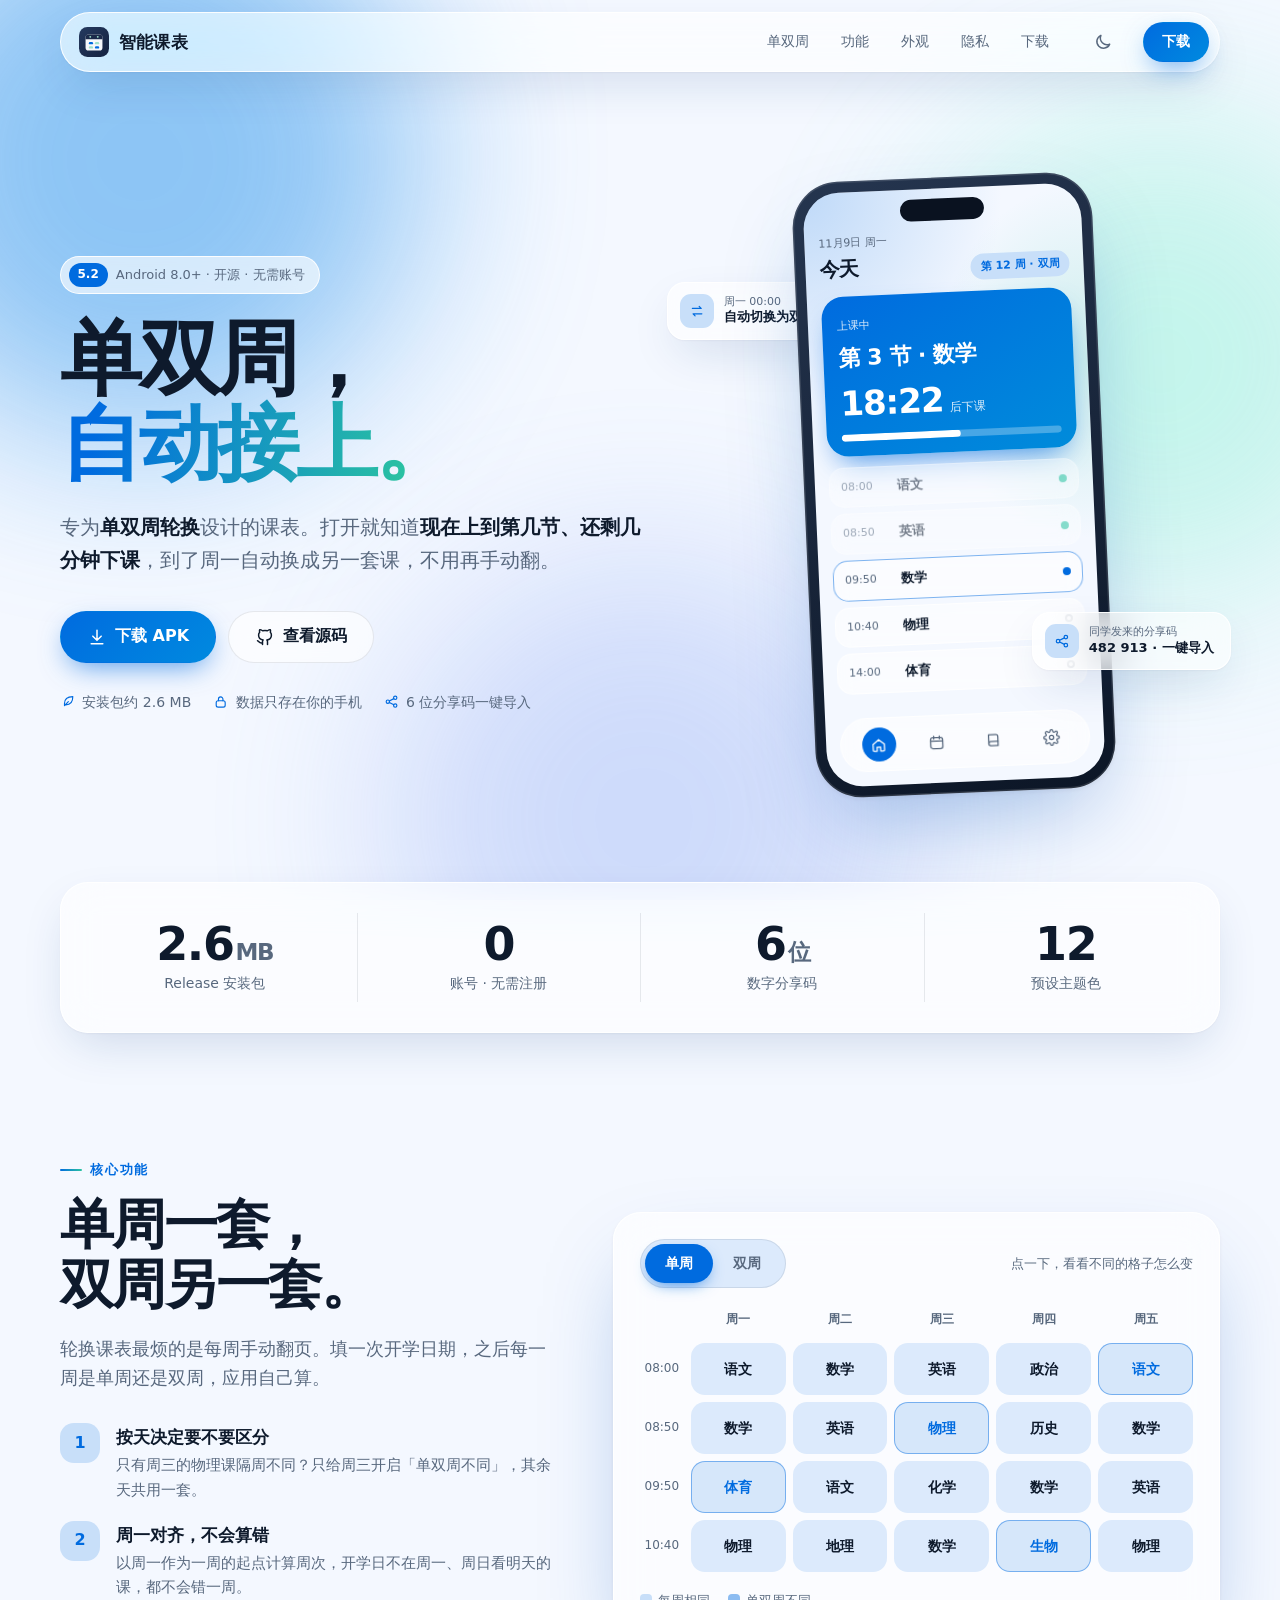
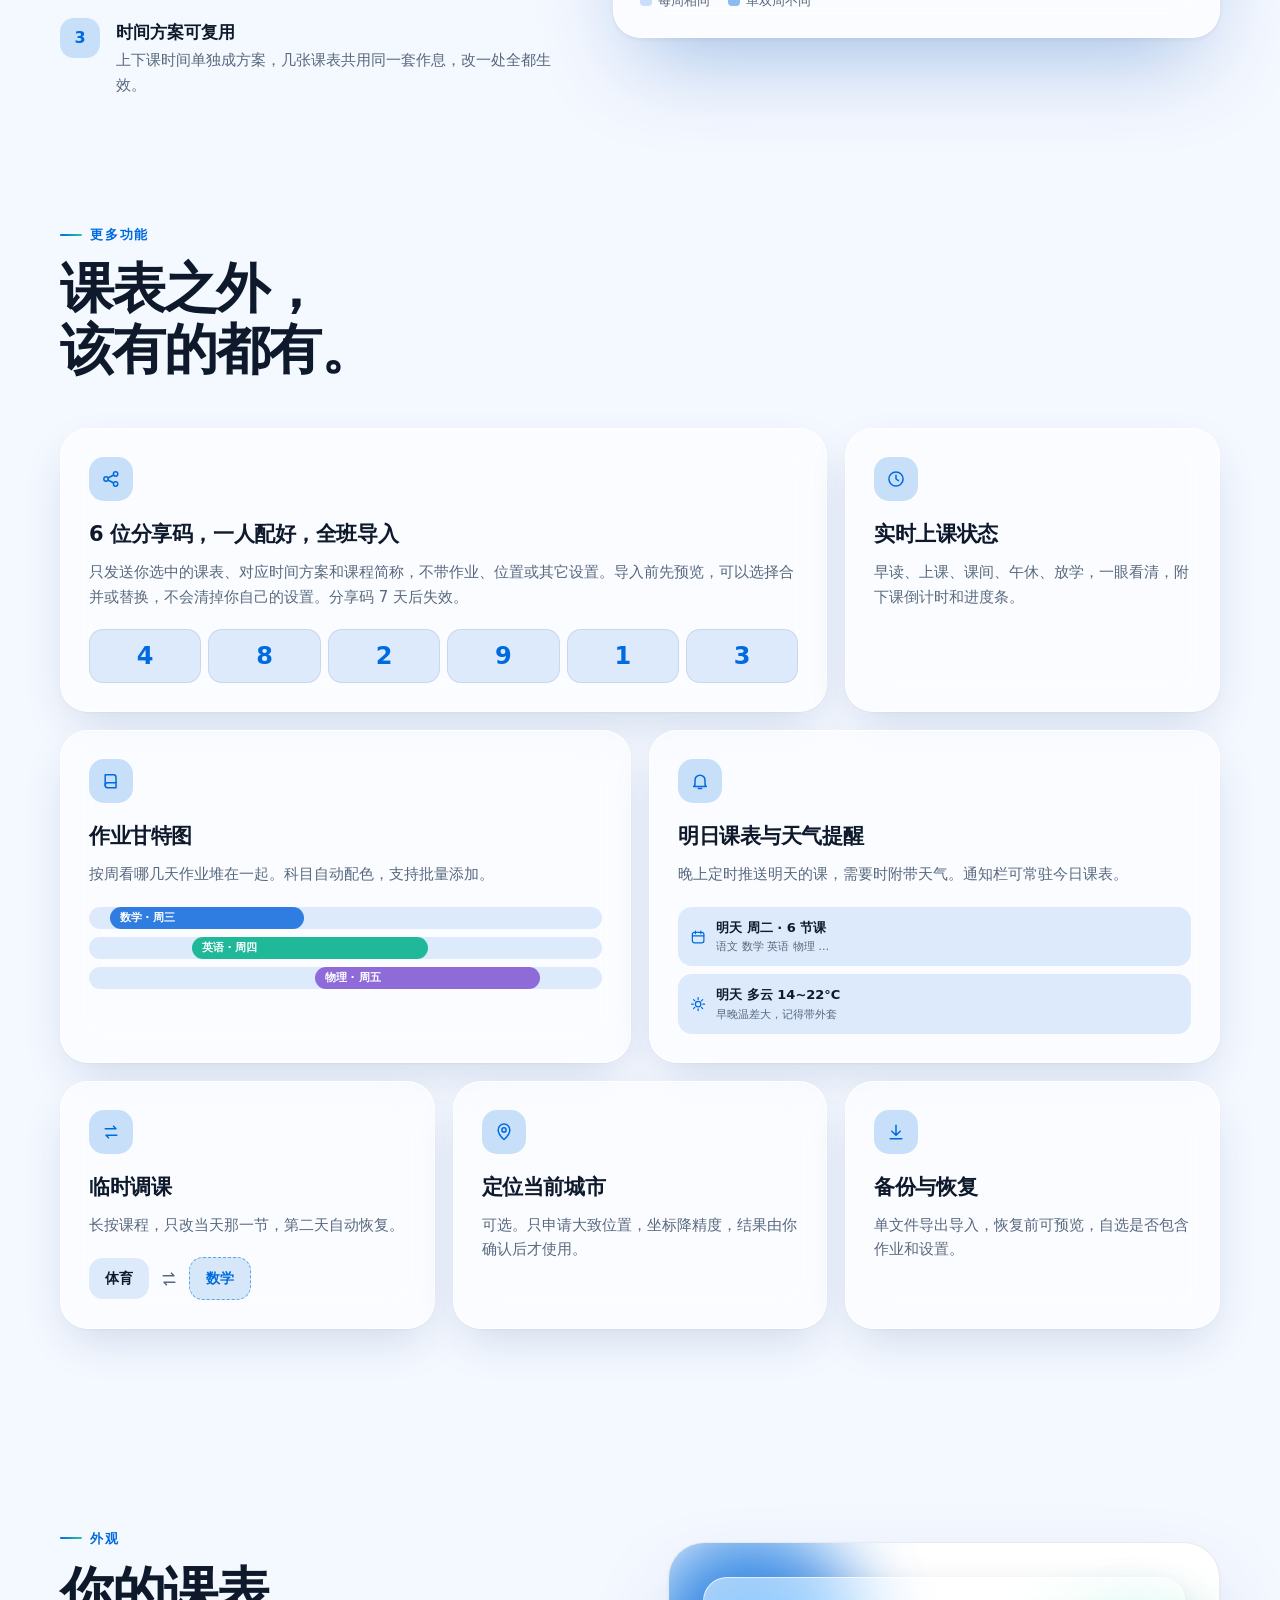
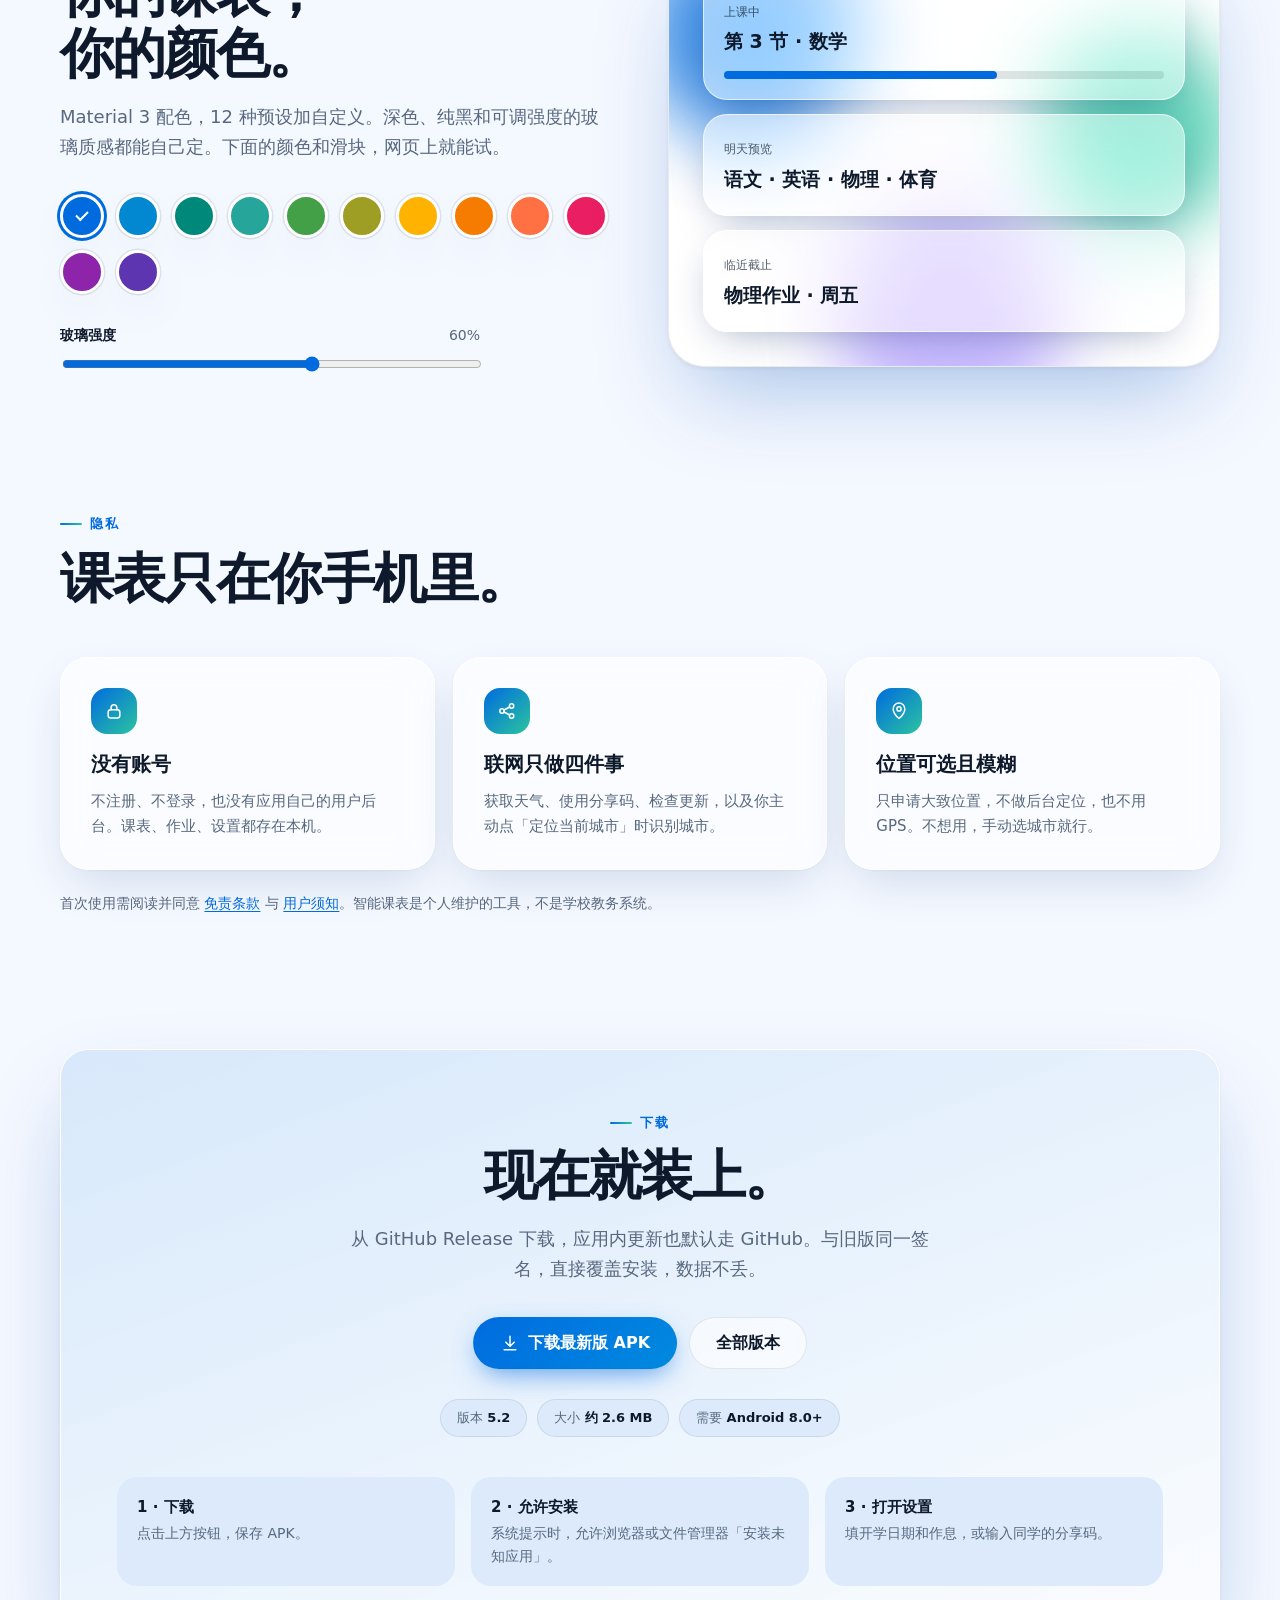
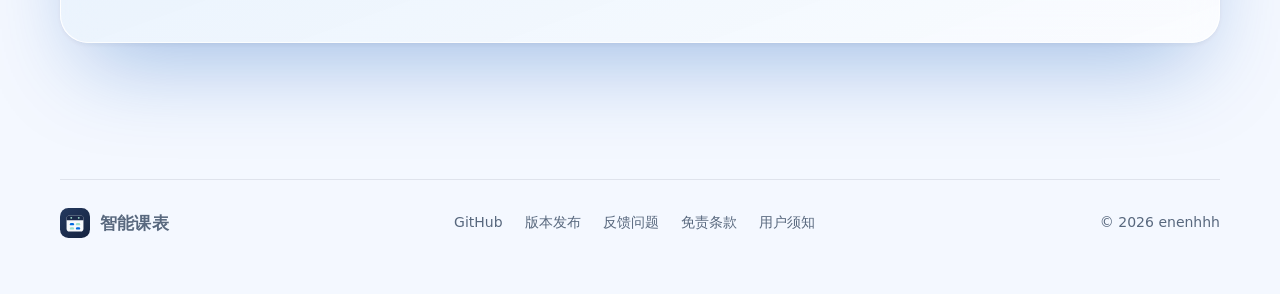
==== index.html @ 42b89962 "site: 官网 5.2" ====
<!doctype html>
<html lang="zh-CN" data-mode="light">
<head>
<meta charset="utf-8">
<meta name="viewport" content="width=device-width,initial-scale=1">
<title>智能课表 · 单双周，自动接上</title>
<meta name="description" content="智能课表：专为单双周轮换设计的 Android 课表应用。首页实时显示现在上到第几节、还剩几分钟下课。无账号、数据只存本机，安装包仅约 2.6 MB。">
<meta name="theme-color" content="#f4f8ff">
<meta name="color-scheme" content="light dark">
<meta property="og:title" content="智能课表 · 单双周，自动接上">
<meta property="og:description" content="专为单双周轮换设计的 Android 课表。实时上课状态、6 位分享码、作业甘特图。约 2.6 MB，无账号。">
<meta property="og:type" content="website">
<link rel="icon" href="favicon.svg" type="image/svg+xml">
<script>
(function(){try{var m=localStorage.getItem('ss-mode')||'system';var d=m==='dark'||(m==='system'&&matchMedia('(prefers-color-scheme: dark)').matches);document.documentElement.dataset.mode=d?'dark':'light';var a=localStorage.getItem('ss-accent');if(/^#[0-9a-f]{6}$/i.test(a||''))document.documentElement.style.setProperty('--accent',a);}catch(e){}
document.documentElement.classList.add('js');})();
</script>
<style>
:root{
  --accent:#006bdf;
  --mint:#2bc4a0;
  --bg:#f4f8ff;
  --panel:#ffffff;
  --ink:#0e1a2c;
  --muted:#58687e;
  --line:rgba(14,26,44,.09);
  --soft:color-mix(in srgb,var(--accent) 10%,var(--bg));
  --soft2:color-mix(in srgb,var(--accent) 18%,var(--bg));
  --accent-ink:var(--accent);
  --on-accent:#fff;
  --glass:rgba(255,255,255,.62);
  --glass-line:rgba(255,255,255,.9);
  --shadow:0 1px 2px rgba(14,26,44,.04),0 18px 48px -12px rgba(14,60,130,.18);
  --shadow-lg:0 2px 4px rgba(14,26,44,.05),0 40px 90px -24px rgba(0,80,180,.35);
  --radius:28px;
  --g:.6;
}
:root[data-mode="dark"]{
  --bg:#08111f;--panel:#0f1b2f;--ink:#eaf1fc;--muted:#9fb0c7;--line:rgba(200,220,255,.12);
  --soft:color-mix(in srgb,var(--accent) 16%,var(--bg));--soft2:color-mix(in srgb,var(--accent) 26%,var(--bg));
  --accent-ink:color-mix(in srgb,var(--accent) 55%,#fff);
  --glass:rgba(15,27,47,.6);--glass-line:rgba(190,215,255,.16);
  --shadow:0 1px 2px rgba(0,0,0,.3),0 18px 48px -12px rgba(0,0,0,.5);
  --shadow-lg:0 2px 4px rgba(0,0,0,.3),0 40px 90px -24px rgba(0,0,0,.7);
}
*{box-sizing:border-box}
html{scroll-behavior:smooth;scroll-padding-top:88px;-webkit-text-size-adjust:100%}
body{margin:0;background:var(--bg);color:var(--ink);font:16px/1.65 -apple-system,BlinkMacSystemFont,"Segoe UI","PingFang SC","Hiragino Sans GB","Microsoft YaHei",system-ui,sans-serif;overflow-x:clip;-webkit-font-smoothing:antialiased}
a{color:inherit;text-decoration:none}
button{font:inherit;color:inherit;cursor:pointer}
img,svg{display:block;max-width:100%}
.wrap{width:min(1160px,calc(100% - 48px));margin:0 auto}
.skip{position:absolute;left:-999px;top:8px;background:var(--accent);color:#fff;padding:8px 14px;border-radius:10px;z-index:100}
.skip:focus{left:8px}
:focus-visible{outline:3px solid color-mix(in srgb,var(--accent) 60%,transparent);outline-offset:3px;border-radius:10px}
.icon{width:1.25em;height:1.25em;fill:none;stroke:currentColor;stroke-width:1.8;stroke-linecap:round;stroke-linejoin:round;flex:none}

/* ---------- 背景光斑 ---------- */
.aurora{position:fixed;inset:0;z-index:-1;overflow:hidden;pointer-events:none}
.aurora i{position:absolute;border-radius:50%;filter:blur(90px);opacity:.55;animation:drift 22s ease-in-out infinite alternate}
.aurora i:nth-child(1){width:560px;height:560px;left:-140px;top:-120px;background:color-mix(in srgb,var(--accent) 55%,#7fd6ff)}
.aurora i:nth-child(2){width:480px;height:480px;right:-120px;top:120px;background:#7ef0d0;animation-delay:-6s;opacity:.4}
.aurora i:nth-child(3){width:520px;height:520px;left:30%;top:62%;background:color-mix(in srgb,var(--accent) 40%,#c9b8ff);animation-delay:-12s;opacity:.3}
:root[data-mode="dark"] .aurora i{opacity:.28}
:root[data-mode="dark"] .aurora i:nth-child(2){opacity:.16}
:root[data-mode="dark"] .aurora i:nth-child(3){opacity:.18}
@keyframes drift{to{transform:translate(70px,50px) scale(1.12)}}

/* ---------- 导航 ---------- */
.nav{position:sticky;top:12px;z-index:50;margin-top:12px}
.nav-in{display:flex;align-items:center;gap:20px;height:60px;padding:0 10px 0 18px;border-radius:999px;background:var(--glass);border:1px solid var(--glass-line);backdrop-filter:blur(22px) saturate(1.6);-webkit-backdrop-filter:blur(22px) saturate(1.6);box-shadow:var(--shadow)}
.brand{display:flex;align-items:center;gap:10px;font-weight:700;font-size:17px;letter-spacing:.2px}
.brand svg{width:30px;height:30px}
.links{display:flex;gap:4px;margin-left:auto}
.links a{padding:8px 14px;border-radius:999px;font-size:14px;color:var(--muted);transition:.2s}
.links a:hover{color:var(--ink);background:var(--soft)}
.icon-btn{width:40px;height:40px;border-radius:50%;border:0;background:transparent;display:grid;place-items:center;color:var(--muted);transition:.2s}
.icon-btn:hover{background:var(--soft);color:var(--ink)}
.btn{display:inline-flex;align-items:center;justify-content:center;gap:8px;height:52px;padding:0 26px;border-radius:999px;border:1px solid transparent;font-weight:600;font-size:16px;transition:transform .2s,box-shadow .2s,background .2s}
.btn.primary{background:linear-gradient(135deg,var(--accent),color-mix(in srgb,var(--accent) 65%,#00c2e0));color:var(--on-accent);box-shadow:0 10px 28px -8px color-mix(in srgb,var(--accent) 70%,transparent)}
.btn.primary:hover{transform:translateY(-2px);box-shadow:0 16px 36px -8px color-mix(in srgb,var(--accent) 75%,transparent)}
.btn.ghost{background:var(--glass);border-color:var(--line);backdrop-filter:blur(14px);-webkit-backdrop-filter:blur(14px)}
.btn.ghost:hover{background:var(--soft);transform:translateY(-2px)}
.btn.sm{height:40px;padding:0 18px;font-size:14px}

/* ---------- Hero ---------- */
.hero{display:grid;grid-template-columns:1.05fr .95fr;gap:40px;align-items:center;padding:72px 0 56px;min-height:calc(100svh - 90px)}
.pill{display:inline-flex;align-items:center;gap:8px;padding:6px 14px 6px 8px;border-radius:999px;background:var(--glass);border:1px solid var(--glass-line);font-size:13px;color:var(--muted);backdrop-filter:blur(12px);-webkit-backdrop-filter:blur(12px)}
.pill b{background:var(--accent);color:#fff;border-radius:999px;padding:2px 9px;font-size:12px;font-weight:600}
h1{margin:22px 0 0;font-size:clamp(44px,6.4vw,84px);line-height:1.04;letter-spacing:-.04em;font-weight:800}
.grad{background:linear-gradient(100deg,var(--accent) 10%,var(--mint) 90%);-webkit-background-clip:text;background-clip:text;color:transparent}
.lead{margin:24px 0 0;font-size:clamp(17px,1.6vw,20px);color:var(--muted);max-width:30em}
.lead strong{color:var(--ink);font-weight:600}
.cta{display:flex;flex-wrap:wrap;gap:12px;margin-top:34px}
.facts{display:flex;flex-wrap:wrap;gap:8px 22px;margin:28px 0 0;padding:0;list-style:none;color:var(--muted);font-size:14px}
.facts li{display:flex;align-items:center;gap:7px}
.facts .icon{color:var(--accent-ink);width:1.1em;height:1.1em}

/* 手机 */
.stage{position:relative;display:grid;place-items:center;min-height:600px}
.phone{position:relative;width:300px;aspect-ratio:300/616;border-radius:46px;padding:11px;background:linear-gradient(160deg,#25354f,#0c1626);box-shadow:var(--shadow-lg),inset 0 0 0 1.5px rgba(255,255,255,.12);transform:rotate(-2.5deg);transition:transform .5s cubic-bezier(.2,.8,.2,1)}
.phone:hover{transform:rotate(0) translateY(-6px)}
.screen{position:relative;height:100%;border-radius:36px;overflow:hidden;background:var(--bg);padding:42px 14px 14px;display:flex;flex-direction:column;gap:11px}
.screen:before{content:"";position:absolute;left:50%;top:10px;width:84px;height:22px;border-radius:99px;background:#0a1220;transform:translateX(-50%);z-index:3}
.screen .mesh{position:absolute;inset:0;z-index:0;background:radial-gradient(120% 60% at 0% 0%,color-mix(in srgb,var(--accent) 22%,transparent),transparent 60%),radial-gradient(90% 50% at 100% 30%,rgba(43,196,160,.2),transparent 60%)}
.screen>*{position:relative;z-index:1}
.s-head{display:flex;justify-content:space-between;align-items:flex-end}
.s-head small{display:block;color:var(--muted);font-size:11px}
.s-head h3{margin:0;font-size:20px;letter-spacing:-.02em}
.chip{font-size:11px;font-weight:600;padding:4px 10px;border-radius:99px;background:var(--soft2);color:var(--accent-ink)}
.now{border-radius:22px;padding:15px;background:linear-gradient(150deg,var(--accent),color-mix(in srgb,var(--accent) 60%,#00bcd4));color:#fff;box-shadow:0 14px 30px -12px color-mix(in srgb,var(--accent) 80%,transparent)}
.now small{opacity:.85;font-size:11px}
.now h4{margin:2px 0 0;font-size:22px;letter-spacing:-.02em}
.count{display:flex;align-items:baseline;gap:6px;margin-top:10px}
.count b{font-size:34px;font-variant-numeric:tabular-nums;letter-spacing:-.03em;line-height:1}
.count span{font-size:12px;opacity:.85}
.bar{height:7px;border-radius:9px;background:rgba(255,255,255,.28);margin-top:12px;overflow:hidden}
.bar i{display:block;height:100%;width:54%;border-radius:9px;background:#fff;transition:width 1s linear}
.tl{display:flex;flex-direction:column;gap:6px}
.row{display:flex;align-items:center;gap:10px;padding:9px 11px;border-radius:15px;background:var(--glass);border:1px solid var(--glass-line);font-size:12.5px;backdrop-filter:blur(10px);-webkit-backdrop-filter:blur(10px)}
.row em{font-style:normal;color:var(--muted);font-size:11px;width:46px;font-variant-numeric:tabular-nums}
.row b{font-weight:600}
.row.done{opacity:.55}
.row.cur{border-color:color-mix(in srgb,var(--accent) 50%,transparent)}
.row .dot{width:8px;height:8px;border-radius:50%;background:var(--accent);margin-left:auto}
.row.done .dot{background:var(--mint)}
.row.next .dot{background:transparent;border:2px solid var(--muted);opacity:.6}
.tabbar{margin-top:auto;display:flex;justify-content:space-around;padding:9px;border-radius:99px;background:var(--glass);border:1px solid var(--glass-line);backdrop-filter:blur(14px);-webkit-backdrop-filter:blur(14px)}
.tabbar span{width:34px;height:34px;border-radius:50%;display:grid;place-items:center;color:var(--muted)}
.tabbar span.on{background:var(--accent);color:#fff}
.tabbar .icon{width:17px;height:17px}
.float{position:absolute;display:flex;align-items:center;gap:10px;padding:11px 16px 11px 12px;border-radius:18px;background:var(--glass);border:1px solid var(--glass-line);box-shadow:var(--shadow);font-size:13px;backdrop-filter:blur(18px);-webkit-backdrop-filter:blur(18px);animation:bob 6s ease-in-out infinite}
.float .ic{width:34px;height:34px;border-radius:11px;display:grid;place-items:center;background:var(--soft2);color:var(--accent-ink)}
.float small{display:block;color:var(--muted);font-size:11px;line-height:1.3}
.float b{display:block;line-height:1.3}
.f1{left:-4%;top:17%}.f2{right:-2%;bottom:20%;animation-delay:-3s}
@keyframes bob{50%{transform:translateY(-9px)}}

/* ---------- 通用 section ---------- */
section{padding:96px 0}
.eyebrow{display:inline-flex;align-items:center;gap:8px;font-size:13px;font-weight:600;letter-spacing:.14em;color:var(--accent-ink);text-transform:uppercase}
.eyebrow:before{content:"";width:22px;height:2px;border-radius:2px;background:linear-gradient(90deg,var(--accent),var(--mint))}
h2{margin:14px 0 0;font-size:clamp(32px,4.4vw,54px);line-height:1.12;letter-spacing:-.035em;font-weight:800}
.sec-lead{margin:18px 0 0;max-width:34em;color:var(--muted);font-size:18px}
.card{position:relative;border-radius:var(--radius);background:var(--glass);border:1px solid var(--glass-line);box-shadow:var(--shadow);backdrop-filter:blur(20px) saturate(1.4);-webkit-backdrop-filter:blur(20px) saturate(1.4)}

/* ---------- 数据条 ---------- */
.stats{padding:0 0 24px}
.stats .card{display:grid;grid-template-columns:repeat(4,1fr);padding:30px 12px}
.stat{padding:6px 22px;text-align:center;border-left:1px solid var(--line)}
.stat:first-child{border:0}
.stat b{display:block;font-size:clamp(30px,3.6vw,46px);line-height:1.1;letter-spacing:-.03em;font-weight:800}
.stat b i{font-style:normal;font-size:.5em;font-weight:700;margin-left:2px;color:var(--muted)}
.stat span{font-size:14px;color:var(--muted)}

/* ---------- 单双周 ---------- */
.split{display:grid;grid-template-columns:.9fr 1.1fr;gap:56px;align-items:center}
.points{list-style:none;margin:30px 0 0;padding:0;display:grid;gap:18px}
.points li{display:flex;gap:16px}
.points .n{flex:none;width:40px;height:40px;border-radius:14px;background:var(--soft2);color:var(--accent-ink);display:grid;place-items:center;font-weight:800}
.points b{display:block;font-size:17px}
.points p{margin:2px 0 0;color:var(--muted);font-size:15px}
.demo{padding:26px;box-shadow:var(--shadow-lg)}
.demo-top{display:flex;align-items:center;justify-content:space-between;gap:12px;flex-wrap:wrap}
.seg{display:inline-flex;padding:4px;border-radius:999px;background:var(--soft);border:1px solid var(--line)}
.seg button{border:0;background:transparent;padding:8px 20px;border-radius:999px;font-size:14px;font-weight:600;color:var(--muted);transition:.25s}
.seg button[aria-pressed="true"]{background:var(--accent);color:#fff;box-shadow:0 6px 16px -6px color-mix(in srgb,var(--accent) 80%,transparent)}
.demo-top small{color:var(--muted);font-size:13px}
.grid{display:grid;grid-template-columns:44px repeat(5,1fr);gap:7px;margin-top:20px}
.grid .h{font-size:12px;color:var(--muted);text-align:center;padding:2px 0 6px;font-weight:600}
.grid .p{font-size:12px;color:var(--muted);display:grid;place-items:center;font-variant-numeric:tabular-nums}
.cell{min-height:52px;border-radius:14px;display:grid;place-items:center;font-size:14px;font-weight:600;background:var(--soft);border:1px solid transparent;transition:background .35s,transform .35s,border-color .35s,color .35s}
.cell.diff{background:color-mix(in srgb,var(--accent) 16%,var(--panel));border-color:color-mix(in srgb,var(--accent) 45%,transparent);color:var(--accent-ink)}
.cell.flip{animation:pop .45s cubic-bezier(.3,1.5,.5,1)}
@keyframes pop{0%{transform:scale(.82);opacity:.3}100%{transform:none;opacity:1}}
.legend{display:flex;gap:18px;margin-top:18px;font-size:13px;color:var(--muted);flex-wrap:wrap}
.legend i{display:inline-block;width:12px;height:12px;border-radius:4px;margin-right:6px;vertical-align:-1px;background:var(--soft2)}
.legend i.d{background:color-mix(in srgb,var(--accent) 45%,var(--panel))}

/* ---------- Bento ---------- */
.bento{display:grid;grid-template-columns:repeat(6,1fr);gap:18px;margin-top:48px}
.b{padding:28px;overflow:hidden;transition:transform .3s,box-shadow .3s}
.b:hover{transform:translateY(-4px);box-shadow:var(--shadow-lg)}
.b .tag{display:inline-grid;place-items:center;width:44px;height:44px;border-radius:15px;background:var(--soft2);color:var(--accent-ink);margin-bottom:16px}
.b h3{margin:0;font-size:21px;letter-spacing:-.02em}
.b p{margin:8px 0 0;color:var(--muted);font-size:15px}
.s2{grid-column:span 2}.s3{grid-column:span 3}.s4{grid-column:span 4}
.code{display:flex;gap:7px;margin-top:20px}
.code span{flex:1;height:54px;border-radius:14px;background:var(--soft);display:grid;place-items:center;font-size:24px;font-weight:800;font-variant-numeric:tabular-nums;color:var(--accent-ink);border:1px solid var(--line)}
.gantt{margin-top:20px;display:grid;gap:8px}
.gantt div{height:22px;border-radius:99px;background:var(--soft);position:relative}
.gantt div i{position:absolute;top:0;bottom:0;border-radius:99px;font-style:normal;font-size:11px;color:#fff;display:flex;align-items:center;padding-left:10px;font-weight:600}
.notif{margin-top:20px;display:grid;gap:8px}
.notif div{display:flex;gap:10px;align-items:center;padding:10px 12px;border-radius:14px;background:var(--soft);font-size:13px}
.notif .icon{color:var(--accent-ink)}
.notif small{display:block;color:var(--muted);font-size:11px}
.swap{display:flex;align-items:center;gap:10px;margin-top:20px;flex-wrap:wrap}
.swap span{padding:9px 16px;border-radius:14px;background:var(--soft);font-weight:600;font-size:14px}
.swap span.t{background:color-mix(in srgb,var(--accent) 16%,var(--panel));color:var(--accent-ink);border:1px dashed color-mix(in srgb,var(--accent) 55%,transparent)}
.swap .icon{color:var(--muted)}

/* ---------- 外观 ---------- */
.look{display:grid;grid-template-columns:1fr 1fr;gap:56px;align-items:center}
.swatches{display:flex;flex-wrap:wrap;gap:12px;margin-top:32px}
.sw{width:44px;height:44px;border-radius:50%;border:3px solid var(--panel);box-shadow:0 0 0 1.5px var(--line),var(--shadow);transition:transform .2s,box-shadow .2s;position:relative}
.sw:hover{transform:scale(1.12)}
.sw[aria-pressed="true"]{box-shadow:0 0 0 3px var(--accent-ink),var(--shadow)}
.sw[aria-pressed="true"]:after{content:"";position:absolute;inset:0;margin:auto;width:10px;height:6px;border-left:2.5px solid #fff;border-bottom:2.5px solid #fff;transform:translateY(-1px) rotate(-45deg);height:5px}
.ctl{display:grid;gap:18px;margin-top:30px;max-width:420px}
.ctl label{display:flex;justify-content:space-between;font-size:14px;font-weight:600}
.ctl label span{color:var(--muted);font-weight:500}
input[type=range]{width:100%;accent-color:var(--accent);height:30px}
.preview{position:relative;border-radius:36px;padding:34px;min-height:400px;overflow:hidden;background:var(--panel);border:1px solid var(--line);box-shadow:var(--shadow-lg);isolation:isolate}
.preview .blob{position:absolute;border-radius:50%;filter:blur(36px);z-index:-1}
.preview .b1{width:220px;height:220px;left:-30px;top:-20px;background:var(--accent);opacity:.75}
.preview .b2{width:200px;height:200px;right:-20px;top:90px;background:var(--mint);opacity:.75}
.preview .b3{width:230px;height:230px;left:30%;bottom:-70px;background:#a28bff;opacity:.6}
.gl{padding:20px;border-radius:24px;background:rgba(255,255,255,calc(.9 - var(--g)*.62));border:1px solid rgba(255,255,255,calc(.35 + var(--g)*.5));backdrop-filter:blur(calc(6px + var(--g)*30px)) saturate(1.5);-webkit-backdrop-filter:blur(calc(6px + var(--g)*30px)) saturate(1.5);box-shadow:0 12px 40px -14px rgba(0,40,100,.4);color:#0e1a2c;margin-bottom:14px}
:root[data-mode="dark"] .gl{background:rgba(15,27,47,calc(.9 - var(--g)*.5));border-color:rgba(190,215,255,calc(.1 + var(--g)*.2));color:#eaf1fc}
.gl small{opacity:.7;font-size:12px}
.gl h4{margin:2px 0 0;font-size:19px}
.gl .pb{height:8px;border-radius:9px;background:rgba(0,0,0,.1);margin-top:14px}
.gl .pb i{display:block;height:100%;width:62%;border-radius:9px;background:var(--accent)}

/* ---------- 隐私 ---------- */
.priv{display:grid;grid-template-columns:repeat(3,1fr);gap:18px;margin-top:48px}
.priv .card{padding:30px}
.priv h3{margin:14px 0 0;font-size:20px}
.priv p{margin:8px 0 0;color:var(--muted);font-size:15px}
.priv .tag{display:grid;place-items:center;width:46px;height:46px;border-radius:16px;background:linear-gradient(135deg,var(--accent),var(--mint));color:#fff}
.fine{margin-top:22px;color:var(--muted);font-size:14px}
.fine a{color:var(--accent-ink);text-decoration:underline;text-underline-offset:3px}

/* ---------- 下载 ---------- */
.dl{padding:56px;text-align:center;overflow:hidden;box-shadow:var(--shadow-lg);background:linear-gradient(160deg,color-mix(in srgb,var(--accent) 14%,var(--glass)),var(--glass))}
.dl h2{margin-top:12px}
.dl .sec-lead{margin-left:auto;margin-right:auto}
.dl .cta{justify-content:center}
.dl-meta{display:flex;justify-content:center;flex-wrap:wrap;gap:10px;margin-top:30px}
.dl-meta span{padding:7px 16px;border-radius:999px;background:var(--soft);border:1px solid var(--line);font-size:13px;color:var(--muted)}
.dl-meta b{color:var(--ink);font-weight:600}
.steps{display:grid;grid-template-columns:repeat(3,1fr);gap:16px;margin-top:40px;text-align:left}
.steps div{padding:18px 20px;border-radius:20px;background:var(--soft);font-size:14px;color:var(--muted)}
.steps b{display:block;color:var(--ink);font-size:15px;margin-bottom:2px}
.hash{margin-top:22px;font:12px/1.5 ui-monospace,SFMono-Regular,Menlo,Consolas,monospace;color:var(--muted);word-break:break-all}

footer{padding:40px 0 56px;color:var(--muted);font-size:14px}
.foot{display:flex;flex-wrap:wrap;gap:14px 28px;justify-content:space-between;align-items:center;padding-top:28px;border-top:1px solid var(--line)}
.foot nav{display:flex;flex-wrap:wrap;gap:6px 22px}
.foot a:hover{color:var(--ink)}

/* ---------- 动效 ---------- */
.js .rv{opacity:0;transform:translateY(26px);transition:opacity .8s cubic-bezier(.2,.7,.2,1),transform .8s cubic-bezier(.2,.7,.2,1)}
.js .rv.in{opacity:1;transform:none}
.js .rv.d1{transition-delay:.08s}.js .rv.d2{transition-delay:.16s}.js .rv.d3{transition-delay:.24s}

/* ---------- 响应式 ---------- */
@media(max-width:980px){
  .hero{grid-template-columns:1fr;min-height:0;padding-top:48px;gap:20px}
  .stage{min-height:560px}
  .split,.look{grid-template-columns:1fr;gap:36px}
  .bento{grid-template-columns:repeat(2,1fr)}
  .s2,.s3,.s4{grid-column:span 1}.bento .wide{grid-column:span 2}
  .priv,.steps{grid-template-columns:1fr}
  .stats .card{grid-template-columns:repeat(2,1fr);row-gap:20px}
  .stat:nth-child(3){border-left:0}
}
@media(max-width:640px){
  .wrap{width:calc(100% - 32px)}
  .links{display:none}.nav-in{justify-content:space-between}.nav-in .icon-btn{margin-left:auto}
  section{padding:68px 0}
  .bento{grid-template-columns:1fr}.bento .wide{grid-column:span 1}
  .float{display:none}
  .dl{padding:34px 20px}
  .demo{padding:18px}.grid{grid-template-columns:34px repeat(5,1fr);gap:5px}.cell{min-height:46px;font-size:12px;border-radius:11px}
  .stage{min-height:0;padding:16px 0}
  .btn{height:50px}
}
@media(prefers-reduced-motion:reduce){
  html{scroll-behavior:auto}
  *,*:before,*:after{animation:none!important;transition:none!important}
  .js .rv{opacity:1;transform:none}
}
@supports not (backdrop-filter:blur(1px)){.card,.nav-in,.row,.float,.pill,.tabbar{background:var(--panel)}}
</style>
</head>
<body>
<a class="skip" href="#main">跳到正文</a>

<svg width="0" height="0" style="position:absolute" aria-hidden="true"><defs>
<symbol id="i-cal" viewBox="0 0 24 24"><rect x="3.5" y="5" width="17" height="15.5" rx="3"/><path d="M3.5 10h17M8 3v4M16 3v4"/></symbol>
<symbol id="i-clock" viewBox="0 0 24 24"><circle cx="12" cy="12" r="8.5"/><path d="M12 7.5V12l3 2"/></symbol>
<symbol id="i-share" viewBox="0 0 24 24"><circle cx="6" cy="12" r="2.6"/><circle cx="17.5" cy="6" r="2.6"/><circle cx="17.5" cy="18" r="2.6"/><path d="M8.3 10.8l7-3.6M8.3 13.2l7 3.6"/></symbol>
<symbol id="i-book" viewBox="0 0 24 24"><path d="M5 4.5h10a3 3 0 013 3V20H8a3 3 0 01-3-3V4.5z"/><path d="M5 17a3 3 0 013-3h10"/></symbol>
<symbol id="i-bell" viewBox="0 0 24 24"><path d="M6 16.5V11a6 6 0 1112 0v5.5l1.5 2h-15L6 16.5z"/><path d="M10 21h4"/></symbol>
<symbol id="i-swap" viewBox="0 0 24 24"><path d="M5 8h13l-3-3M19 16H6l3 3"/></symbol>
<symbol id="i-lock" viewBox="0 0 24 24"><rect x="5" y="10.5" width="14" height="10" rx="3"/><path d="M8.5 10.5V8a3.5 3.5 0 017 0v2.5"/></symbol>
<symbol id="i-down" viewBox="0 0 24 24"><path d="M12 4v11M7 11l5 5 5-5M5 20h14"/></symbol>
<symbol id="i-gh" viewBox="0 0 24 24"><path d="M9 19c-4 1.3-4-2-6-2.5M15 21v-3.2a2.8 2.8 0 00-.8-2.2c2.700-.3 5.500-1.300 5.500-6a4.600 4.600 0 00-1.300-3.200 4.300 4.300 0 00-.1-3.200s-1-.3-3.300 1.300a11.400 11.400 0 00-6 0C6.700 2.900 5.700 3.200 5.700 3.200a4.300 4.300 0 00-.1 3.200A4.600 4.600 0 004.300 9.600c0 4.600 2.800 5.600 5.500 6a2.800 2.800 0 00-.8 2.200V21"/></symbol>
<symbol id="i-moon" viewBox="0 0 24 24"><path d="M20 14.500A8 8 0 019.500 4 8 8 0 1020 14.500z"/></symbol>
<symbol id="i-sun" viewBox="0 0 24 24"><circle cx="12" cy="12" r="4"/><path d="M12 2.500v2.500M12 19v2.500M2.500 12H5M19 12h2.500M5.300 5.300l1.800 1.800M16.900 16.900l1.800 1.800M5.300 18.700l1.800-1.800M16.900 7.100l1.800-1.800"/></symbol>
<symbol id="i-pin" viewBox="0 0 24 24"><path d="M12 21s7-6.100 7-11.500A7 7 0 005 9.500C5 14.900 12 21 12 21z"/><circle cx="12" cy="9.500" r="2.500"/></symbol>
<symbol id="i-feather" viewBox="0 0 24 24"><path d="M20 4c-8 0-13 4-13 11v3M20 4c0 8-4 13-11 13H7M7 18l6-6"/></symbol>
<symbol id="i-home" viewBox="0 0 24 24"><path d="M4 11l8-6.500 8 6.500V19a1.500 1.500 0 01-1.500 1.500h-4v-5.500h-5v5.500h-4A1.500 1.500 0 014 19v-8z"/></symbol>
<symbol id="i-gear" viewBox="0 0 24 24"><circle cx="12" cy="12" r="3"/><path d="M19.400 15a1.700 1.700 0 00.3 1.800l.1.100a2 2 0 11-2.800 2.800l-.1-.1a1.700 1.700 0 00-1.800-.3 1.700 1.700 0 00-1 1.500V21a2 2 0 11-4 0v-.1a1.700 1.700 0 00-1.100-1.500 1.700 1.700 0 00-1.800.3l-.1.1a2 2 0 11-2.800-2.800l.1-.1a1.700 1.700 0 00.3-1.800 1.700 1.700 0 00-1.500-1H3a2 2 0 110-4h.1a1.700 1.700 0 001.500-1.100 1.700 1.700 0 00-.3-1.800l-.1-.1a2 2 0 112.800-2.800l.1.100a1.700 1.700 0 001.800.3H9a1.700 1.700 0 001-1.500V3a2 2 0 114 0v.1a1.700 1.700 0 001 1.500 1.700 1.700 0 001.800-.3l.1-.1a2 2 0 112.800 2.800l-.1.100a1.700 1.700 0 00-.3 1.800V9a1.700 1.700 0 001.500 1H21a2 2 0 110 4h-.1a1.700 1.700 0 00-1.500 1z"/></symbol>
<symbol id="i-mark" viewBox="0 0 64 64"><defs><linearGradient id="mg" x1="0" y1="0" x2="1" y2="1"><stop offset="0" stop-color="#24395f"/><stop offset="1" stop-color="#152340"/></linearGradient></defs><rect width="64" height="64" rx="18" fill="url(#mg)"/><rect x="14" y="16" width="36" height="34" rx="6" fill="#f7f9fc"/><path d="M14 22a6 6 0 016-6h24a6 6 0 016 6v4H14z" fill="#1b2a4a"/><circle cx="24" cy="21" r="2" fill="#9fe1cb"/><circle cx="40" cy="21" r="2" fill="#9fe1cb"/><rect x="21" y="32" width="9" height="5" rx="2.500" fill="#006bdf"/><rect x="34" y="32" width="9" height="5" rx="2.500" fill="#9fe1cb"/><rect x="21" y="41" width="9" height="5" rx="2.500" fill="#9fe1cb"/><rect x="34" y="41" width="9" height="5" rx="2.500" fill="#006bdf"/></symbol>
</defs></svg>

<div class="aurora" aria-hidden="true"><i></i><i></i><i></i></div>

<header class="nav wrap">
  <div class="nav-in">
    <a class="brand" href="#top" aria-label="智能课表"><svg><use href="#i-mark"/></svg>智能课表</a>
    <nav class="links" aria-label="主导航">
      <a href="#weeks">单双周</a><a href="#features">功能</a><a href="#look">外观</a><a href="#privacy">隐私</a><a href="#download">下载</a>
    </nav>
    <button class="icon-btn" id="modeBtn" aria-label="切换深浅色"><svg class="icon" id="modeIcon"><use href="#i-moon"/></svg></button>
    <a class="btn primary sm" href="#download">下载</a>
  </div>
</header>

<main id="main">
<!-- ================= Hero ================= -->
<div class="wrap hero" id="top">
  <div>
    <span class="pill rv"><b>5.2</b> Android 8.0+ · 开源 · 无需账号</span>
    <h1 class="rv d1">单双周，<br><span class="grad">自动接上。</span></h1>
    <p class="lead rv d2">专为<strong>单双周轮换</strong>设计的课表。打开就知道<strong>现在上到第几节、还剩几分钟下课</strong>，到了周一自动换成另一套课，不用再手动翻。</p>
    <div class="cta rv d3">
      <a class="btn primary" href="#download"><svg class="icon"><use href="#i-down"/></svg>下载 APK</a>
      <a class="btn ghost" href="https://github.com/enenhhh/smartschedule" rel="noopener"><svg class="icon"><use href="#i-gh"/></svg>查看源码</a>
    </div>
    <ul class="facts rv d3">
      <li><svg class="icon"><use href="#i-feather"/></svg>安装包约 2.6 MB</li>
      <li><svg class="icon"><use href="#i-lock"/></svg>数据只存在你的手机</li>
      <li><svg class="icon"><use href="#i-share"/></svg>6 位分享码一键导入</li>
    </ul>
  </div>

  <div class="stage rv d2" aria-label="应用首页示意">
    <div class="float f1"><span class="ic"><svg class="icon"><use href="#i-swap"/></svg></span><div><small>周一 00:00</small><b>自动切换为双周课表</b></div></div>
    <div class="phone">
      <div class="screen">
        <div class="mesh"></div>
        <div class="s-head"><div><small>11月9日 周一</small><h3>今天</h3></div><span class="chip">第 12 周 · 双周</span></div>
        <div class="now">
          <small>上课中</small>
          <h4>第 3 节 · 数学</h4>
          <div class="count"><b id="cd">18:24</b><span>后下课</span></div>
          <div class="bar"><i id="cdbar"></i></div>
        </div>
        <div class="tl">
          <div class="row done"><em>08:00</em><b>语文</b><i class="dot"></i></div>
          <div class="row done"><em>08:50</em><b>英语</b><i class="dot"></i></div>
          <div class="row cur"><em>09:50</em><b>数学</b><i class="dot"></i></div>
          <div class="row next"><em>10:40</em><b>物理</b><i class="dot"></i></div>
          <div class="row next"><em>14:00</em><b>体育</b><i class="dot"></i></div>
        </div>
        <div class="tabbar" aria-hidden="true">
          <span class="on"><svg class="icon"><use href="#i-home"/></svg></span>
          <span><svg class="icon"><use href="#i-cal"/></svg></span>
          <span><svg class="icon"><use href="#i-book"/></svg></span>
          <span><svg class="icon"><use href="#i-gear"/></svg></span>
        </div>
      </div>
    </div>
    <div class="float f2"><span class="ic"><svg class="icon"><use href="#i-share"/></svg></span><div><small>同学发来的分享码</small><b>482 913 · 一键导入</b></div></div>
  </div>
</div>

<!-- ================= 数据条 ================= -->
<div class="wrap stats rv">
  <div class="card">
    <div class="stat"><b>2.6<i>MB</i></b><span>Release 安装包</span></div>
    <div class="stat"><b>0</b><span>账号 · 无需注册</span></div>
    <div class="stat"><b>6<i>位</i></b><span>数字分享码</span></div>
    <div class="stat"><b>12</b><span>预设主题色</span></div>
  </div>
</div>

<!-- ================= 单双周 ================= -->
<section id="weeks">
  <div class="wrap split">
    <div>
      <span class="eyebrow rv">核心功能</span>
      <h2 class="rv d1">单周一套，<br>双周另一套。</h2>
      <p class="sec-lead rv d2">轮换课表最烦的是每周手动翻页。填一次开学日期，之后每一周是单周还是双周，应用自己算。</p>
      <ul class="points">
        <li class="rv"><span class="n">1</span><div><b>按天决定要不要区分</b><p>只有周三的物理课隔周不同？只给周三开启「单双周不同」，其余天共用一套。</p></div></li>
        <li class="rv d1"><span class="n">2</span><div><b>周一对齐，不会算错</b><p>以周一作为一周的起点计算周次，开学日不在周一、周日看明天的课，都不会错一周。</p></div></li>
        <li class="rv d2"><span class="n">3</span><div><b>时间方案可复用</b><p>上下课时间单独成方案，几张课表共用同一套作息，改一处全都生效。</p></div></li>
      </ul>
    </div>
    <div class="card demo rv d1" aria-label="单双周互动演示">
      <div class="demo-top">
        <div class="seg" role="group" aria-label="选择周类型">
          <button type="button" id="wOdd" aria-pressed="true">单周</button>
          <button type="button" id="wEven" aria-pressed="false">双周</button>
        </div>
        <small id="wNote">点一下，看看不同的格子怎么变</small>
      </div>
      <div class="grid" id="grid" role="table" aria-label="示例课表"></div>
      <div class="legend"><span><i></i>每周相同</span><span><i class="d"></i>单双周不同</span></div>
    </div>
  </div>
</section>

<!-- ================= 功能 ================= -->
<section id="features" style="padding-top:24px">
  <div class="wrap">
    <span class="eyebrow rv">更多功能</span>
    <h2 class="rv d1">课表之外，<br>该有的都有。</h2>
    <div class="bento">
      <article class="card b s4 wide rv">
        <span class="tag"><svg class="icon"><use href="#i-share"/></svg></span>
        <h3>6 位分享码，一人配好，全班导入</h3>
        <p>只发送你选中的课表、对应时间方案和课程简称，不带作业、位置或其它设置。导入前先预览，可以选择合并或替换，不会清掉你自己的设置。分享码 7 天后失效。</p>
        <div class="code" aria-hidden="true"><span>4</span><span>8</span><span>2</span><span>9</span><span>1</span><span>3</span></div>
      </article>
      <article class="card b s2 rv d1">
        <span class="tag"><svg class="icon"><use href="#i-clock"/></svg></span>
        <h3>实时上课状态</h3>
        <p>早读、上课、课间、午休、放学，一眼看清，附下课倒计时和进度条。</p>
      </article>
      <article class="card b s3 rv">
        <span class="tag"><svg class="icon"><use href="#i-book"/></svg></span>
        <h3>作业甘特图</h3>
        <p>按周看哪几天作业堆在一起。科目自动配色，支持批量添加。</p>
        <div class="gantt" aria-hidden="true">
          <div><i style="left:4%;width:38%;background:#2f7de1">数学 · 周三</i></div>
          <div><i style="left:20%;width:46%;background:#1fb99a">英语 · 周四</i></div>
          <div><i style="left:44%;width:44%;background:#8e6bd8">物理 · 周五</i></div>
        </div>
      </article>
      <article class="card b s3 rv d1">
        <span class="tag"><svg class="icon"><use href="#i-bell"/></svg></span>
        <h3>明日课表与天气提醒</h3>
        <p>晚上定时推送明天的课，需要时附带天气。通知栏可常驻今日课表。</p>
        <div class="notif" aria-hidden="true">
          <div><svg class="icon"><use href="#i-cal"/></svg><span><b>明天 周二 · 6 节课</b><small>语文 数学 英语 物理 …</small></span></div>
          <div><svg class="icon"><use href="#i-sun"/></svg><span><b>明天 多云 14~22°C</b><small>早晚温差大，记得带外套</small></span></div>
        </div>
      </article>
      <article class="card b s2 rv">
        <span class="tag"><svg class="icon"><use href="#i-swap"/></svg></span>
        <h3>临时调课</h3>
        <p>长按课程，只改当天那一节，第二天自动恢复。</p>
        <div class="swap" aria-hidden="true"><span>体育</span><svg class="icon"><use href="#i-swap"/></svg><span class="t">数学</span></div>
      </article>
      <article class="card b s2 rv d1">
        <span class="tag"><svg class="icon"><use href="#i-pin"/></svg></span>
        <h3>定位当前城市</h3>
        <p>可选。只申请大致位置，坐标降精度，结果由你确认后才使用。</p>
      </article>
      <article class="card b s2 rv d2">
        <span class="tag"><svg class="icon"><use href="#i-down"/></svg></span>
        <h3>备份与恢复</h3>
        <p>单文件导出导入，恢复前可预览，自选是否包含作业和设置。</p>
      </article>
    </div>
  </div>
</section>

<!-- ================= 外观 ================= -->
<section id="look">
  <div class="wrap look">
    <div>
      <span class="eyebrow rv">外观</span>
      <h2 class="rv d1">你的课表，<br>你的颜色。</h2>
      <p class="sec-lead rv d2">Material 3 配色，12 种预设加自定义。深色、纯黑和可调强度的玻璃质感都能自己定。下面的颜色和滑块，网页上就能试。</p>
      <div class="swatches rv" id="swatches" role="group" aria-label="主题色"></div>
      <div class="ctl rv d1">
        <div><label for="glass">玻璃强度 <span id="gv">60%</span></label><input id="glass" type="range" min="0" max="100" value="60"></div>
      </div>
    </div>
    <div class="preview rv d1" aria-hidden="true">
      <i class="blob b1"></i><i class="blob b2"></i><i class="blob b3"></i>
      <div class="gl"><small>上课中</small><h4>第 3 节 · 数学</h4><div class="pb"><i></i></div></div>
      <div class="gl"><small>明天预览</small><h4>语文 · 英语 · 物理 · 体育</h4></div>
      <div class="gl" style="margin-bottom:0"><small>临近截止</small><h4>物理作业 · 周五</h4></div>
    </div>
  </div>
</section>

<!-- ================= 隐私 ================= -->
<section id="privacy" style="padding-top:24px">
  <div class="wrap">
    <span class="eyebrow rv">隐私</span>
    <h2 class="rv d1">课表只在你手机里。</h2>
    <div class="priv">
      <div class="card rv"><span class="tag"><svg class="icon"><use href="#i-lock"/></svg></span><h3>没有账号</h3><p>不注册、不登录，也没有应用自己的用户后台。课表、作业、设置都存在本机。</p></div>
      <div class="card rv d1"><span class="tag"><svg class="icon"><use href="#i-share"/></svg></span><h3>联网只做四件事</h3><p>获取天气、使用分享码、检查更新，以及你主动点「定位当前城市」时识别城市。</p></div>
      <div class="card rv d2"><span class="tag"><svg class="icon"><use href="#i-pin"/></svg></span><h3>位置可选且模糊</h3><p>只申请大致位置，不做后台定位，也不用 GPS。不想用，手动选城市就行。</p></div>
    </div>
    <p class="fine rv">首次使用需阅读并同意 <a href="disclaimer.html">免责条款</a> 与 <a href="notice.html">用户须知</a>。智能课表是个人维护的工具，不是学校教务系统。</p>
  </div>
</section>

<!-- ================= 下载 ================= -->
<section id="download" style="padding-top:24px">
  <div class="wrap">
    <div class="card dl rv">
      <span class="eyebrow">下载</span>
      <h2>现在就装上。</h2>
      <p class="sec-lead">从 GitHub Release 下载，应用内更新也默认走 GitHub。与旧版同一签名，直接覆盖安装，数据不丢。</p>
      <div class="cta">
        <a class="btn primary" id="dlBtn" href="https://github.com/enenhhh/smartschedule/releases/download/v5.2/smartschedule-5.2.apk"><svg class="icon"><use href="#i-down"/></svg><span id="dlText">下载最新版 APK</span></a>
        <a class="btn ghost" href="https://github.com/enenhhh/smartschedule/releases" rel="noopener">全部版本</a>
      </div>
      <div class="dl-meta">
        <span>版本 <b id="dlVer">5.2</b></span>
        <span>大小 <b id="dlSize">约 2.6 MB</b></span>
        <span>需要 <b>Android 8.0+</b></span>
        <span id="dlDateWrap" hidden>发布于 <b id="dlDate"></b></span>
      </div>
      <div class="steps">
        <div><b>1 · 下载</b>点击上方按钮，保存 APK。</div>
        <div><b>2 · 允许安装</b>系统提示时，允许浏览器或文件管理器「安装未知应用」。</div>
        <div><b>3 · 打开设置</b>填开学日期和作息，或输入同学的分享码。</div>
      </div>
      <p class="hash" id="dlHash" hidden></p>
    </div>
  </div>
</section>
</main>

<footer>
  <div class="wrap foot">
    <a class="brand" href="#top"><svg><use href="#i-mark"/></svg>智能课表</a>
    <nav aria-label="页脚">
      <a href="https://github.com/enenhhh/smartschedule" rel="noopener">GitHub</a>
      <a href="https://github.com/enenhhh/smartschedule/releases" rel="noopener">版本发布</a>
      <a href="https://github.com/enenhhh/smartschedule/issues" rel="noopener">反馈问题</a>
      <a href="disclaimer.html">免责条款</a>
      <a href="notice.html">用户须知</a>
    </nav>
    <span>© 2026 enenhhh</span>
  </div>
</footer>

<script>
(function(){
  var $=function(s,r){return (r||document).querySelector(s)};
  var root=document.documentElement;
  var reduce=matchMedia('(prefers-reduced-motion: reduce)').matches;

  /* 深浅色 */
  function setIcon(){ $('#modeIcon use').setAttribute('href', root.dataset.mode==='dark'?'#i-sun':'#i-moon'); }
  setIcon();
  $('#modeBtn').addEventListener('click',function(){
    var next=root.dataset.mode==='dark'?'light':'dark';
    root.dataset.mode=next; try{localStorage.setItem('ss-mode',next)}catch(e){}
    setIcon();
    document.querySelector('meta[name=theme-color]').content = next==='dark'?'#08111f':'#f4f8ff';
  });

  /* 倒计时（演示用，循环） */
  var left=18*60+24, total=40*60, cd=$('#cd'), bar=$('#cdbar');
  function pad(n){return (n<10?'0':'')+n}
  function tick(){
    cd.textContent=pad(Math.floor(left/60))+':'+pad(left%60);
    bar.style.width=((total-left)/total*100).toFixed(1)+'%';
    left=left<=0?total:left-1;
  }
  tick(); if(!reduce) setInterval(tick,1000);

  /* 单双周演示 */
  var days=['周一','周二','周三','周四','周五'];
  // 行 = 节次，列 = 星期；(行,列) 处单双周不同
  var table=[
    ['语文','数学','英语','政治','语文'],
    ['数学','英语','物理','历史','数学'],
    ['英语','语文','化学','数学','英语'],
    ['物理','地理','数学','语文','物理']
  ];
  var diff={ '1,2':['物理','化学'], '2,0':['体育','美术'], '3,3':['生物','信息'], '0,4':['语文','班会'] };
  var times=['08:00','08:50','09:50','10:40'];
  var grid=$('#grid'), isOdd=true;
  function build(flip){
    var h='<div></div>'+days.map(function(d){return '<div class="h">'+d+'</div>'}).join('');
    for(var r=0;r<4;r++){
      h+='<div class="p">'+times[r]+'</div>';
      for(var c=0;c<5;c++){
        var k=r+','+c, d=diff[k], t=table[r][c], cls='cell';
        if(d){ t=isOdd?d[0]:d[1]; cls+=' diff'+(flip?' flip':''); }
        h+='<div class="'+cls+'" role="cell">'+t+'</div>';
      }
    }
    grid.innerHTML=h;
  }
  function setWeek(o){
    isOdd=o; build(true);
    $('#wOdd').setAttribute('aria-pressed',o); $('#wEven').setAttribute('aria-pressed',!o);
    $('#wNote').textContent=o?'当前显示：单周课表':'当前显示：双周课表';
  }
  $('#wOdd').addEventListener('click',function(){setWeek(true)});
  $('#wEven').addEventListener('click',function(){setWeek(false)});
  build(false);
  if(!reduce){ var auto=setInterval(function(){setWeek(!isOdd)},3600);
    ['wOdd','wEven'].forEach(function(id){$('#'+id).addEventListener('click',function(){clearInterval(auto)})}); }

  /* 主题色 */
  var presets=[['湛蓝','#006bdf'],['天空','#0288d1'],['青碧','#00897b'],['薄荷','#26a69a'],['翠绿','#43a047'],['青柠','#9e9d24'],['琥珀','#ffb300'],['暖橙','#f57c00'],['珊瑚','#ff7043'],['玫瑰','#e91e63'],['紫罗兰','#8e24aa'],['葡萄','#5e35b1']];
  var sw=$('#swatches'), cur=(function(){try{return localStorage.getItem('ss-accent')}catch(e){return null}})()||'#006bdf';
  presets.forEach(function(p){
    var b=document.createElement('button'); b.type='button'; b.className='sw'; b.style.background=p[1];
    b.setAttribute('aria-label',p[0]); b.title=p[0]; b.setAttribute('aria-pressed',p[1]===cur.toLowerCase());
    b.addEventListener('click',function(){
      root.style.setProperty('--accent',p[1]); try{localStorage.setItem('ss-accent',p[1])}catch(e){}
      sw.querySelectorAll('.sw').forEach(function(x){x.setAttribute('aria-pressed',x===b)});
    });
    sw.appendChild(b);
  });
  var gl=$('#glass'), gv=$('#gv');
  gl.addEventListener('input',function(){ root.style.setProperty('--g',gl.value/100); gv.textContent=gl.value+'%'; });

  /* 滚动显现 */
  var items=document.querySelectorAll('.rv');
  if('IntersectionObserver' in window && !reduce){
    var io=new IntersectionObserver(function(es){es.forEach(function(e){if(e.isIntersecting){e.target.classList.add('in');io.unobserve(e.target)}})},{threshold:.12,rootMargin:'0px 0px -6% 0px'});
    items.forEach(function(el){io.observe(el)});
  } else items.forEach(function(el){el.classList.add('in')});

  /* 下载信息：取 GitHub 最新 Release，失败则保留静态默认值 */
  fetch('https://api.github.com/repos/enenhhh/smartschedule/releases/latest',{headers:{Accept:'application/vnd.github+json'}})
    .then(function(r){if(!r.ok)throw 0;return r.json()})
    .then(function(rel){
      var apk=(rel.assets||[]).filter(function(a){return /\.apk$/i.test(a.name)})[0];
      if(!apk) return;
      $('#dlBtn').href=apk.browser_download_url;
      $('#dlText').textContent='下载 '+rel.tag_name+' APK';
      $('#dlVer').textContent=String(rel.tag_name).replace(/^v/,'');
      $('#dlSize').textContent=(apk.size/1048576).toFixed(2)+' MB';
      if(rel.published_at){ $('#dlDate').textContent=new Date(rel.published_at).toLocaleDateString('zh-CN',{year:'numeric',month:'long',day:'numeric'}); $('#dlDateWrap').hidden=false; }
      if(apk.digest && /^sha256:/.test(apk.digest)){ var h=$('#dlHash'); h.textContent='SHA-256  '+apk.digest.slice(7); h.hidden=false; }
    }).catch(function(){});
})();
</script>
</body>
</html>
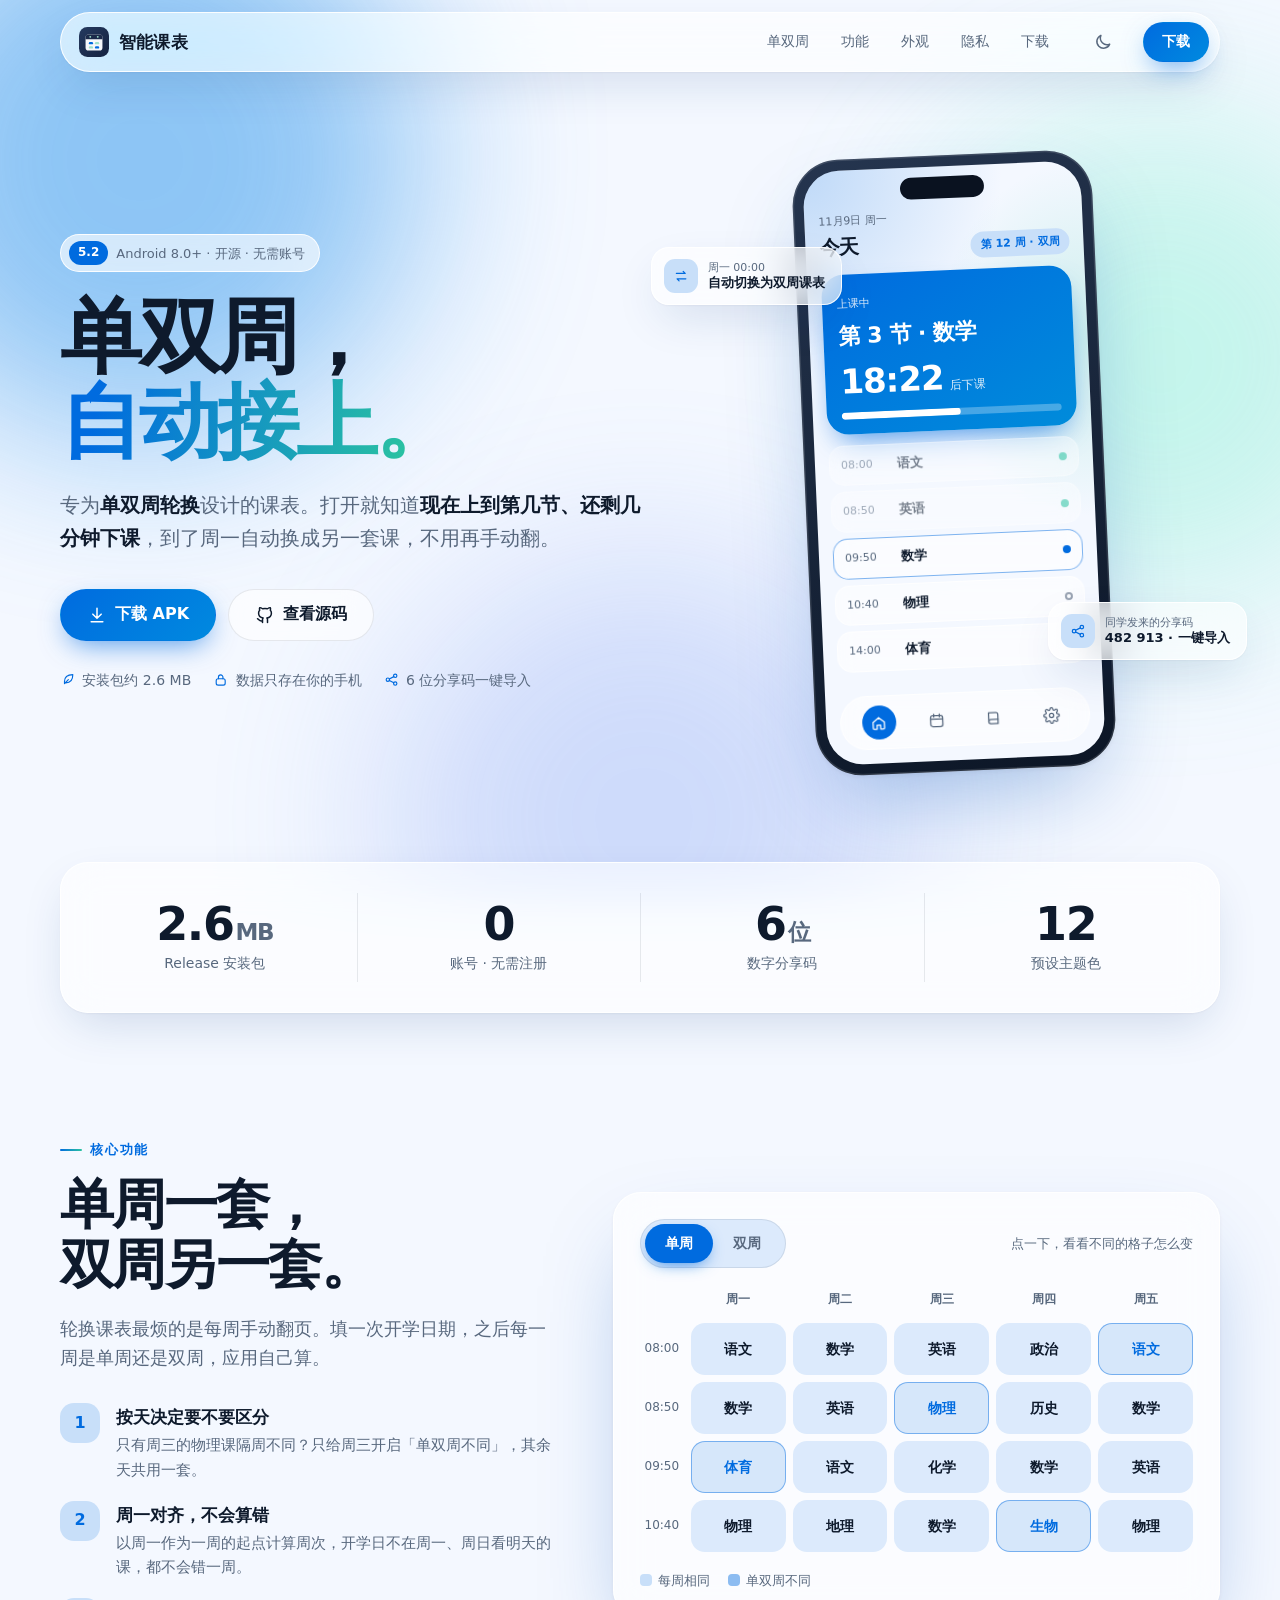
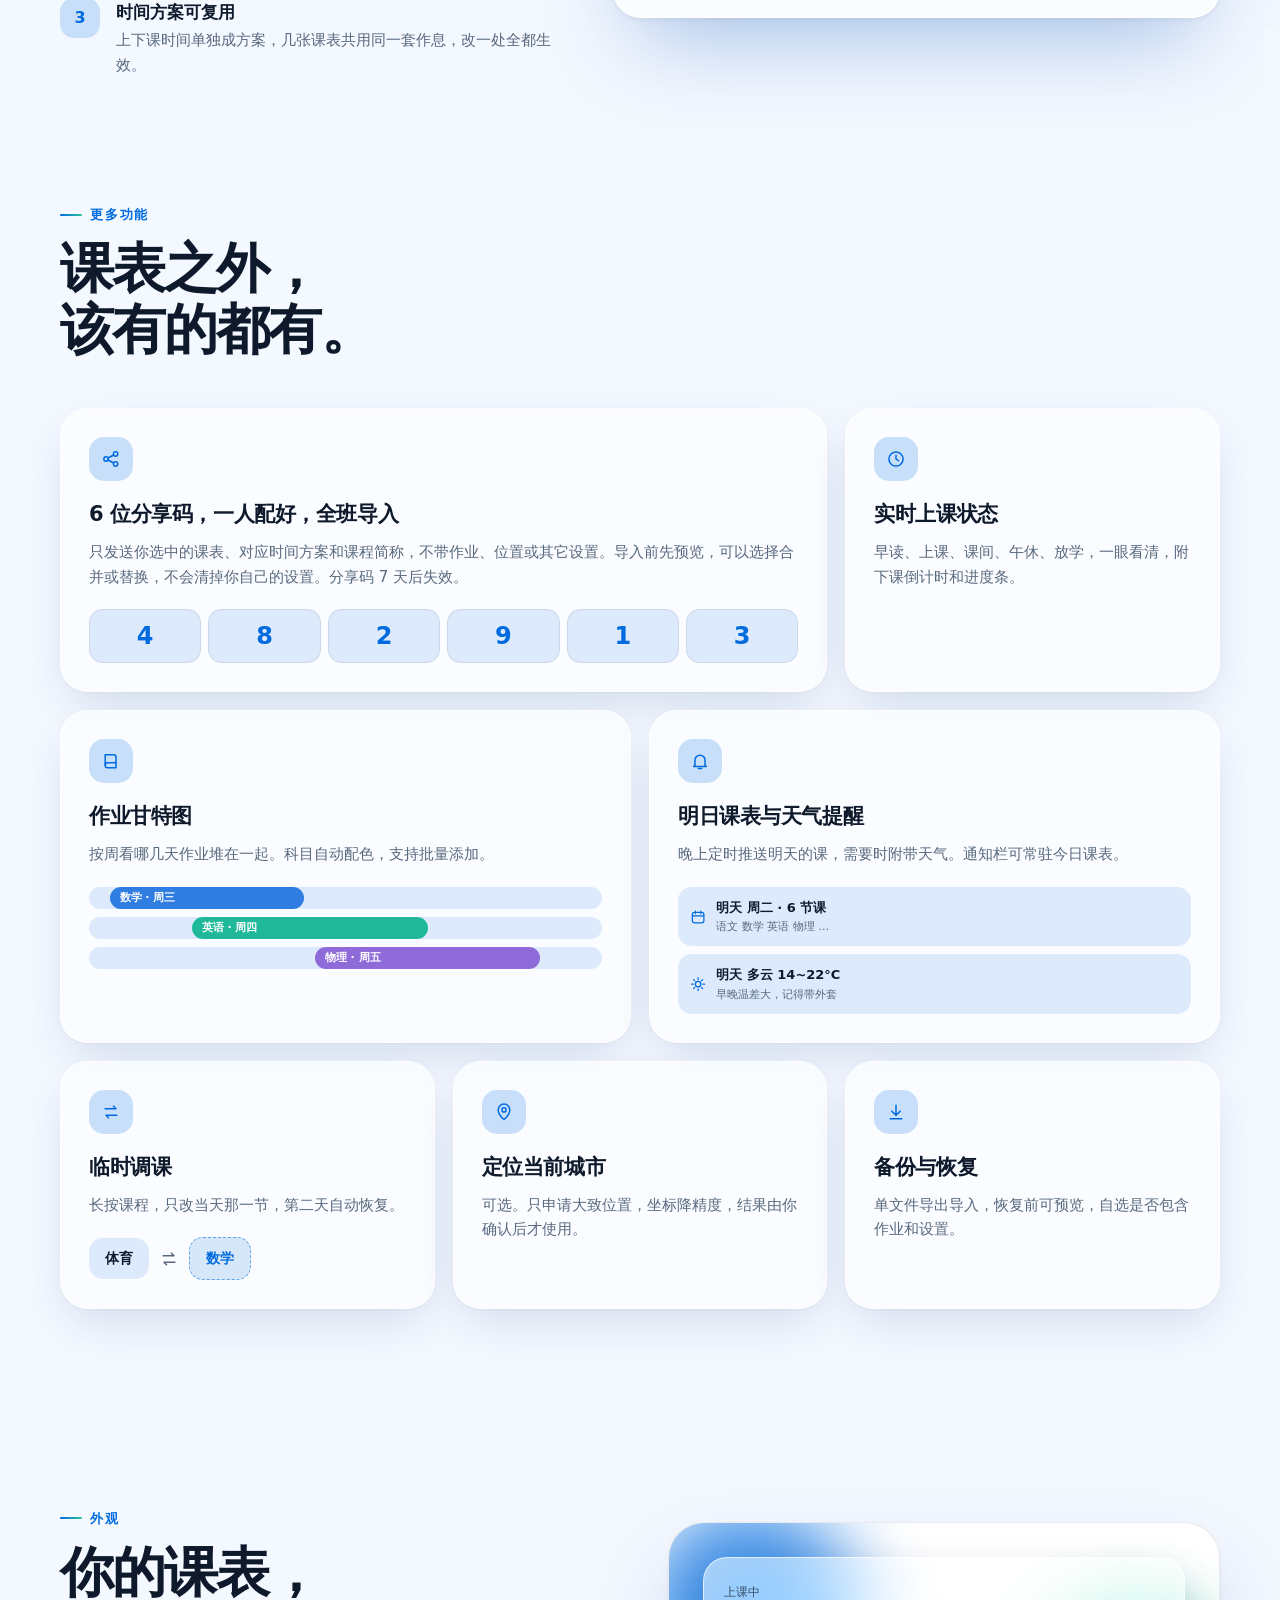
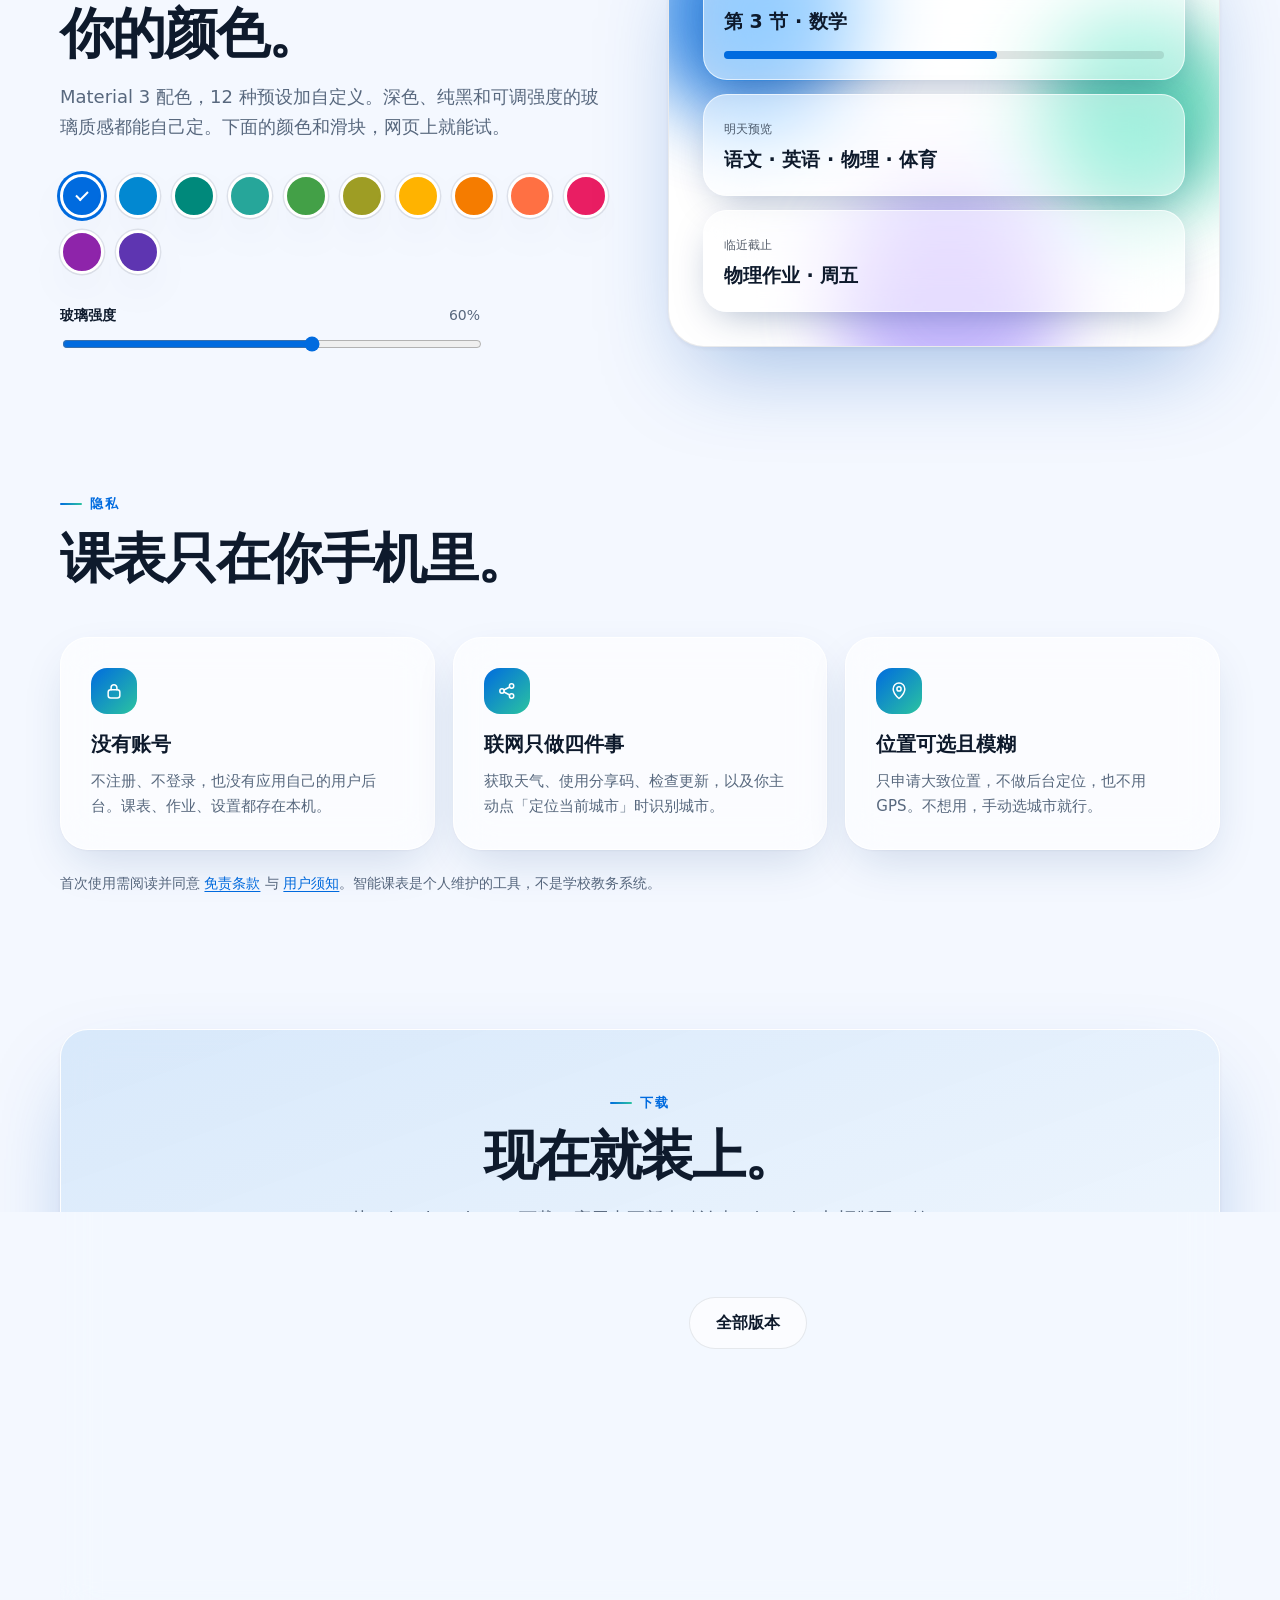
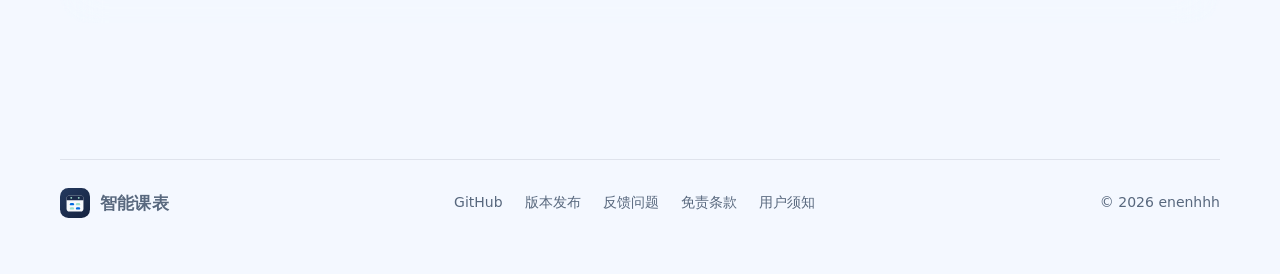
==== commit a1499b9e: "site: 调整悬浮卡片层级与首屏间距" ====
--- a/index.html
+++ b/index.html
@@ -84,7 +84,7 @@
 .btn.sm{height:40px;padding:0 18px;font-size:14px}
 
 /* ---------- Hero ---------- */
-.hero{display:grid;grid-template-columns:1.05fr .95fr;gap:40px;align-items:center;padding:72px 0 56px;min-height:calc(100svh - 90px)}
+.hero{display:grid;grid-template-columns:1.05fr .95fr;gap:40px;align-items:center;padding:48px 0 56px;min-height:calc(100svh - 110px)}
 .pill{display:inline-flex;align-items:center;gap:8px;padding:6px 14px 6px 8px;border-radius:999px;background:var(--glass);border:1px solid var(--glass-line);font-size:13px;color:var(--muted);backdrop-filter:blur(12px);-webkit-backdrop-filter:blur(12px)}
 .pill b{background:var(--accent);color:#fff;border-radius:999px;padding:2px 9px;font-size:12px;font-weight:600}
 h1{margin:22px 0 0;font-size:clamp(44px,6.4vw,84px);line-height:1.04;letter-spacing:-.04em;font-weight:800}
@@ -129,11 +129,11 @@
 .tabbar span{width:34px;height:34px;border-radius:50%;display:grid;place-items:center;color:var(--muted)}
 .tabbar span.on{background:var(--accent);color:#fff}
 .tabbar .icon{width:17px;height:17px}
-.float{position:absolute;display:flex;align-items:center;gap:10px;padding:11px 16px 11px 12px;border-radius:18px;background:var(--glass);border:1px solid var(--glass-line);box-shadow:var(--shadow);font-size:13px;backdrop-filter:blur(18px);-webkit-backdrop-filter:blur(18px);animation:bob 6s ease-in-out infinite}
+.float{position:absolute;z-index:5;display:flex;align-items:center;gap:10px;padding:11px 16px 11px 12px;border-radius:18px;background:var(--glass);border:1px solid var(--glass-line);box-shadow:var(--shadow);font-size:13px;backdrop-filter:blur(18px);-webkit-backdrop-filter:blur(18px);animation:bob 6s ease-in-out infinite}
 .float .ic{width:34px;height:34px;border-radius:11px;display:grid;place-items:center;background:var(--soft2);color:var(--accent-ink)}
 .float small{display:block;color:var(--muted);font-size:11px;line-height:1.3}
 .float b{display:block;line-height:1.3}
-.f1{left:-4%;top:17%}.f2{right:-2%;bottom:20%;animation-delay:-3s}
+.f1{left:-7%;top:15%}.f2{right:-5%;bottom:18%;animation-delay:-3s}
 @keyframes bob{50%{transform:translateY(-9px)}}
 
 /* ---------- 通用 section ---------- */
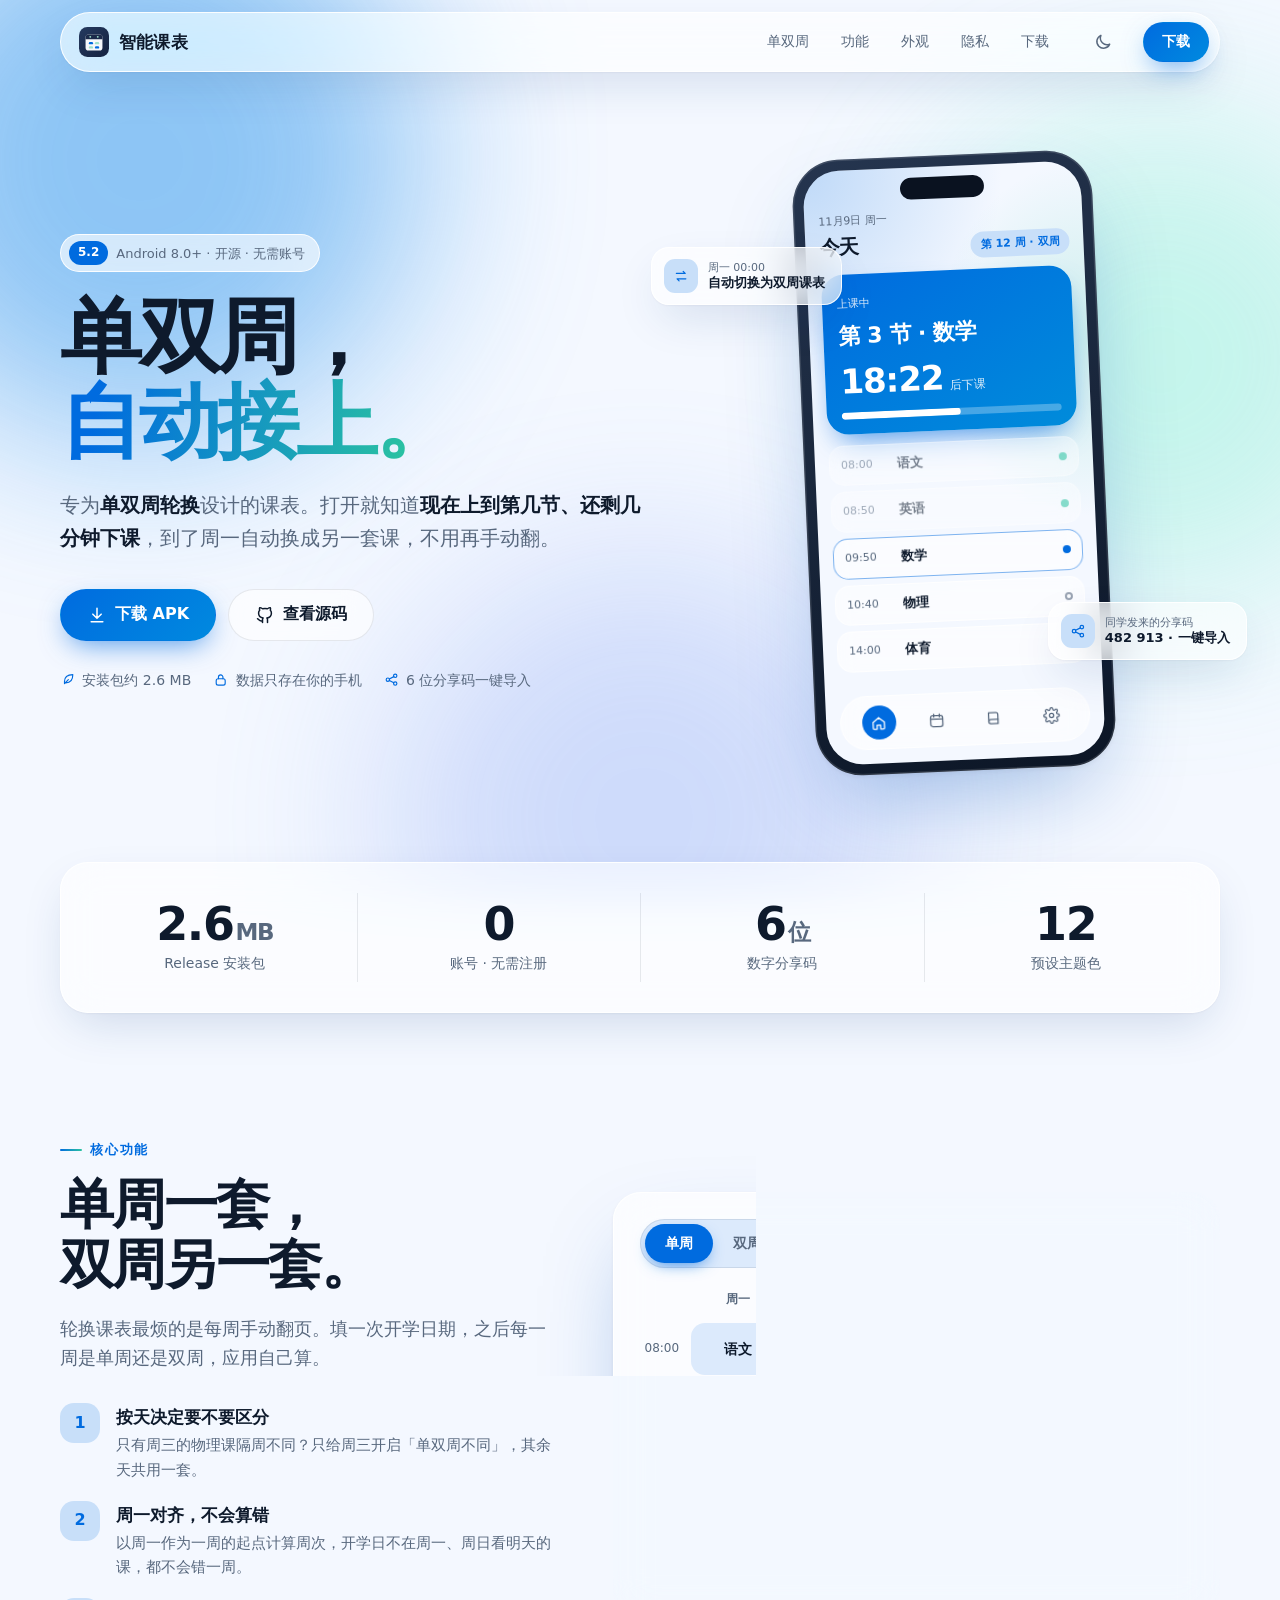
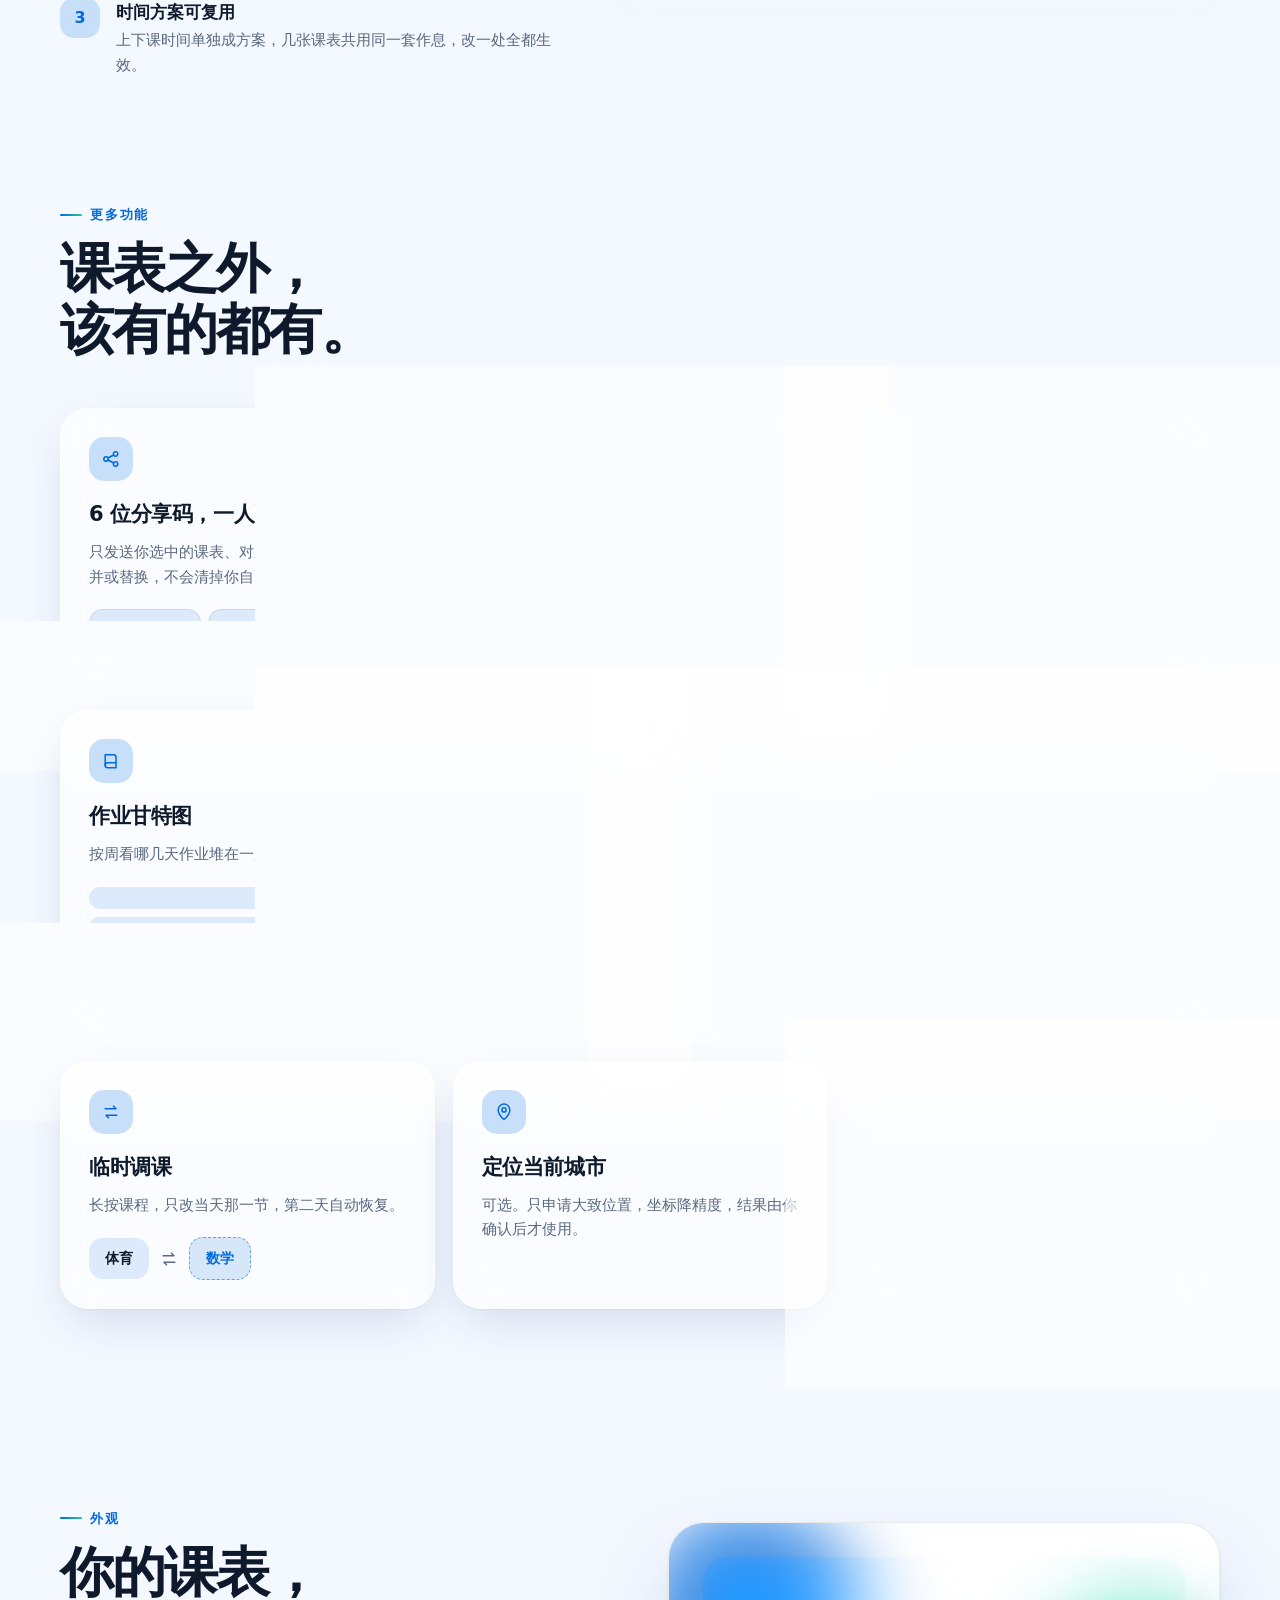
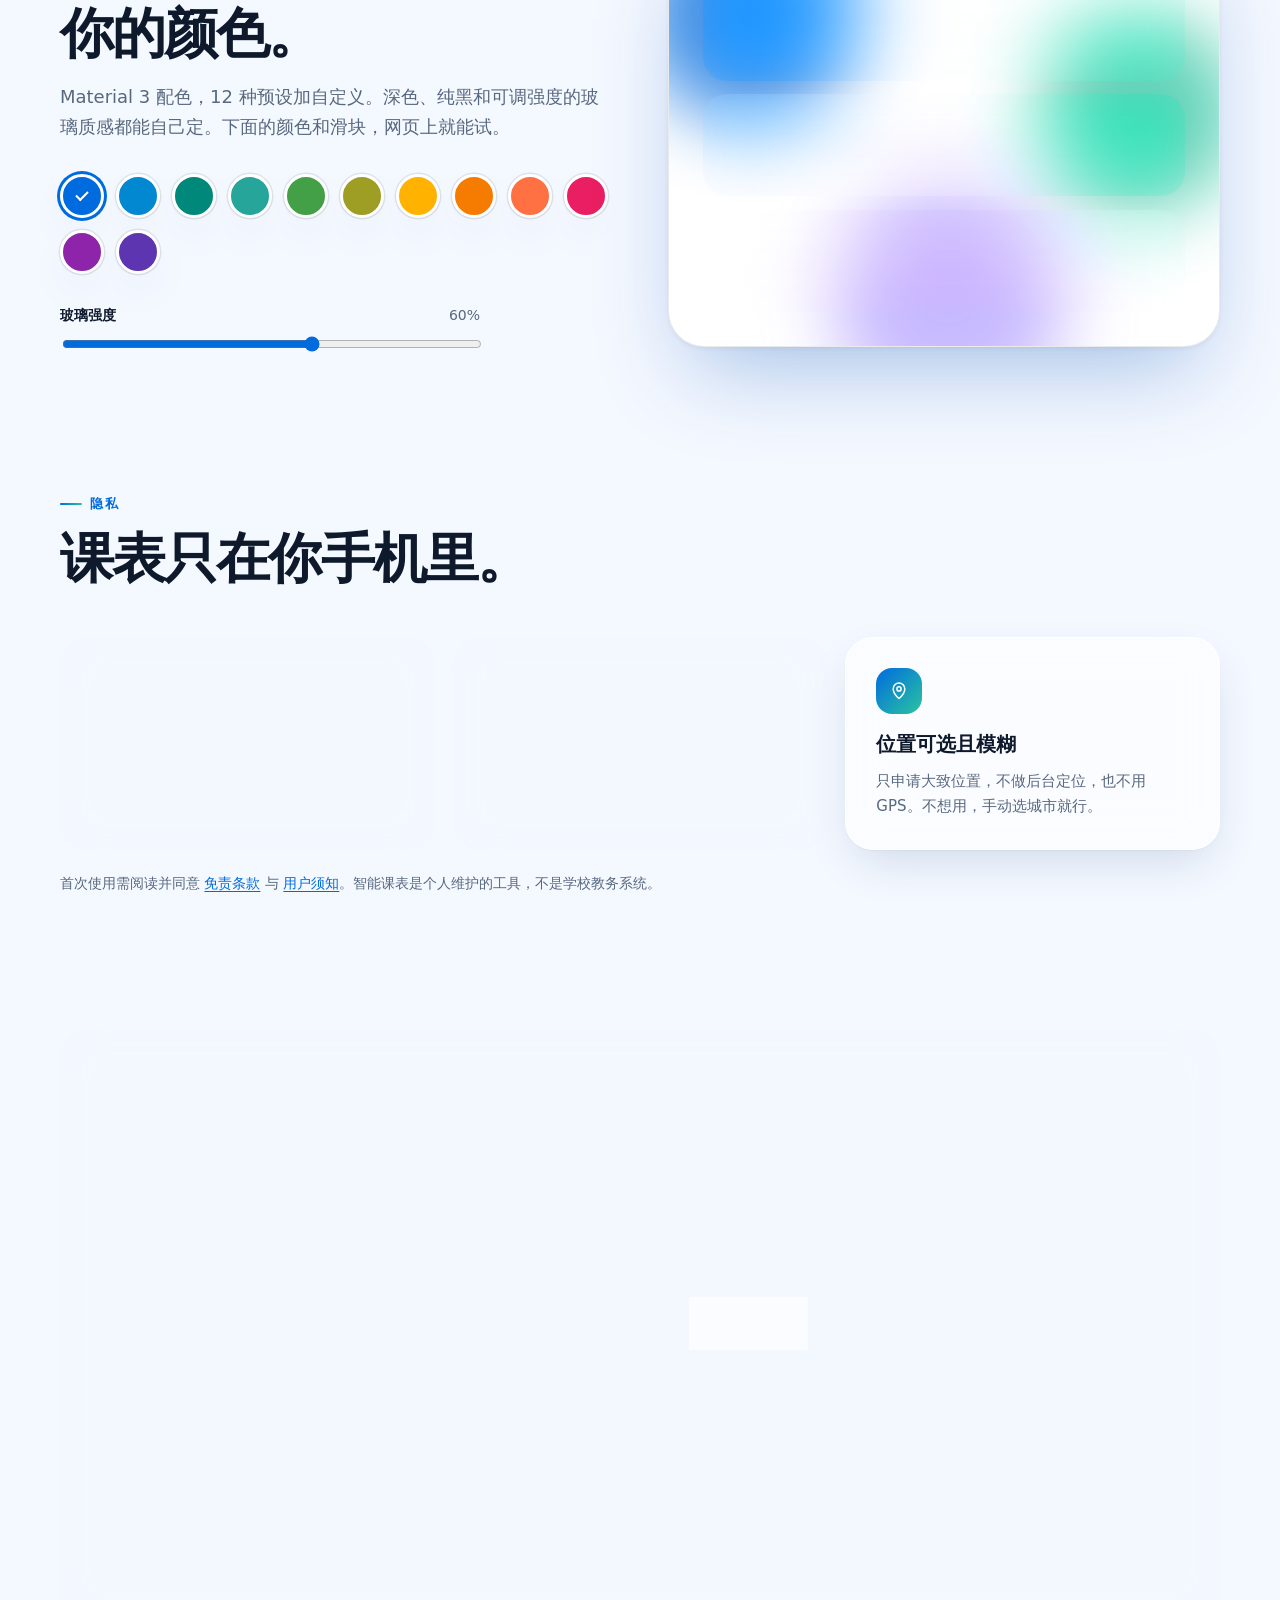
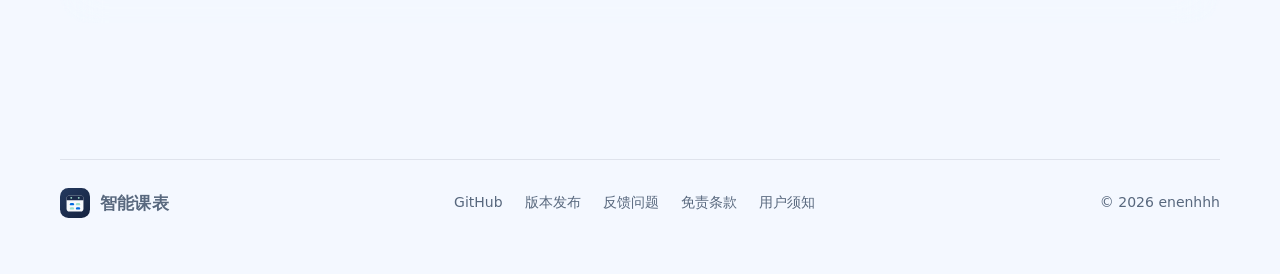
==== commit 697dab65: "site: 安装包大小按 MB(10^6) 显示，与 2.6 MB 口径一致" ====
--- a/index.html
+++ b/index.html
@@ -630,7 +630,7 @@
       $('#dlBtn').href=apk.browser_download_url;
       $('#dlText').textContent='下载 '+rel.tag_name+' APK';
       $('#dlVer').textContent=String(rel.tag_name).replace(/^v/,'');
-      $('#dlSize').textContent=(apk.size/1048576).toFixed(2)+' MB';
+      $('#dlSize').textContent=(apk.size/1e6).toFixed(2)+' MB';
       if(rel.published_at){ $('#dlDate').textContent=new Date(rel.published_at).toLocaleDateString('zh-CN',{year:'numeric',month:'long',day:'numeric'}); $('#dlDateWrap').hidden=false; }
       if(apk.digest && /^sha256:/.test(apk.digest)){ var h=$('#dlHash'); h.textContent='SHA-256  '+apk.digest.slice(7); h.hidden=false; }
     }).catch(function(){});
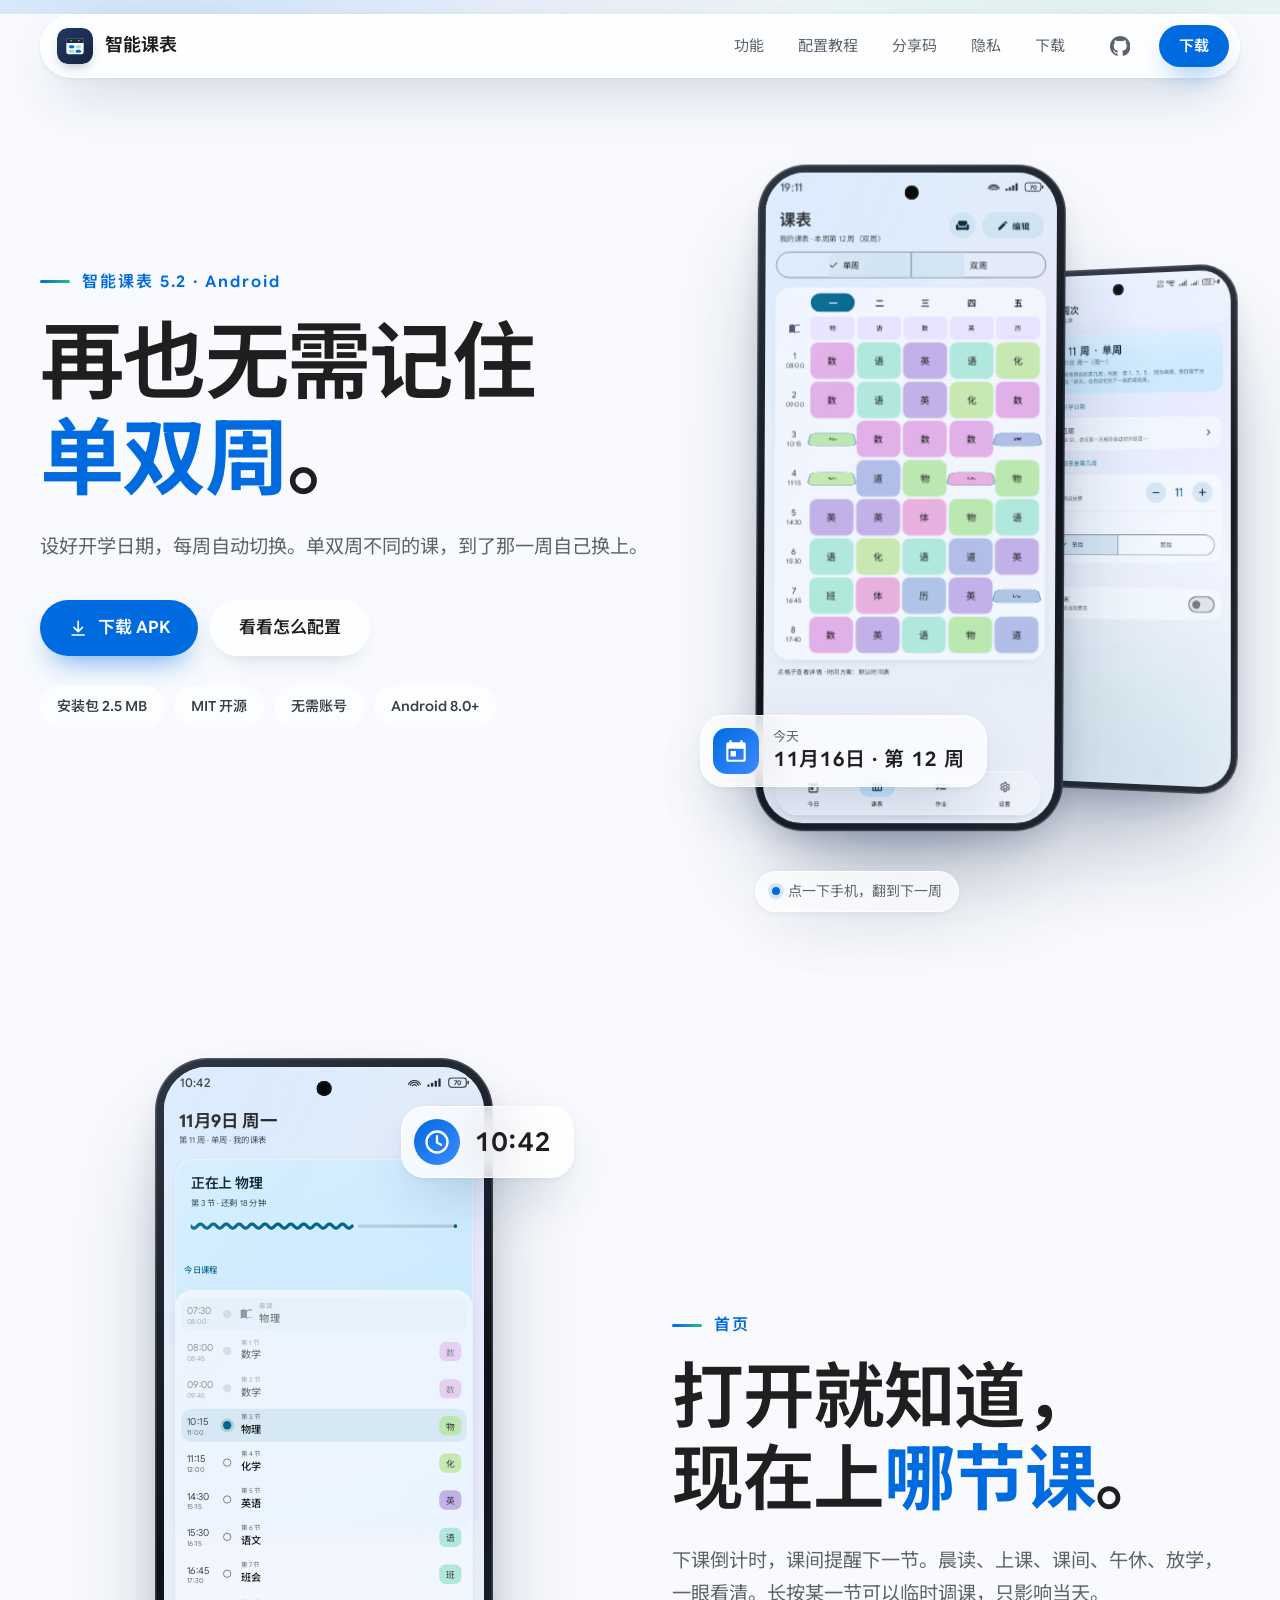
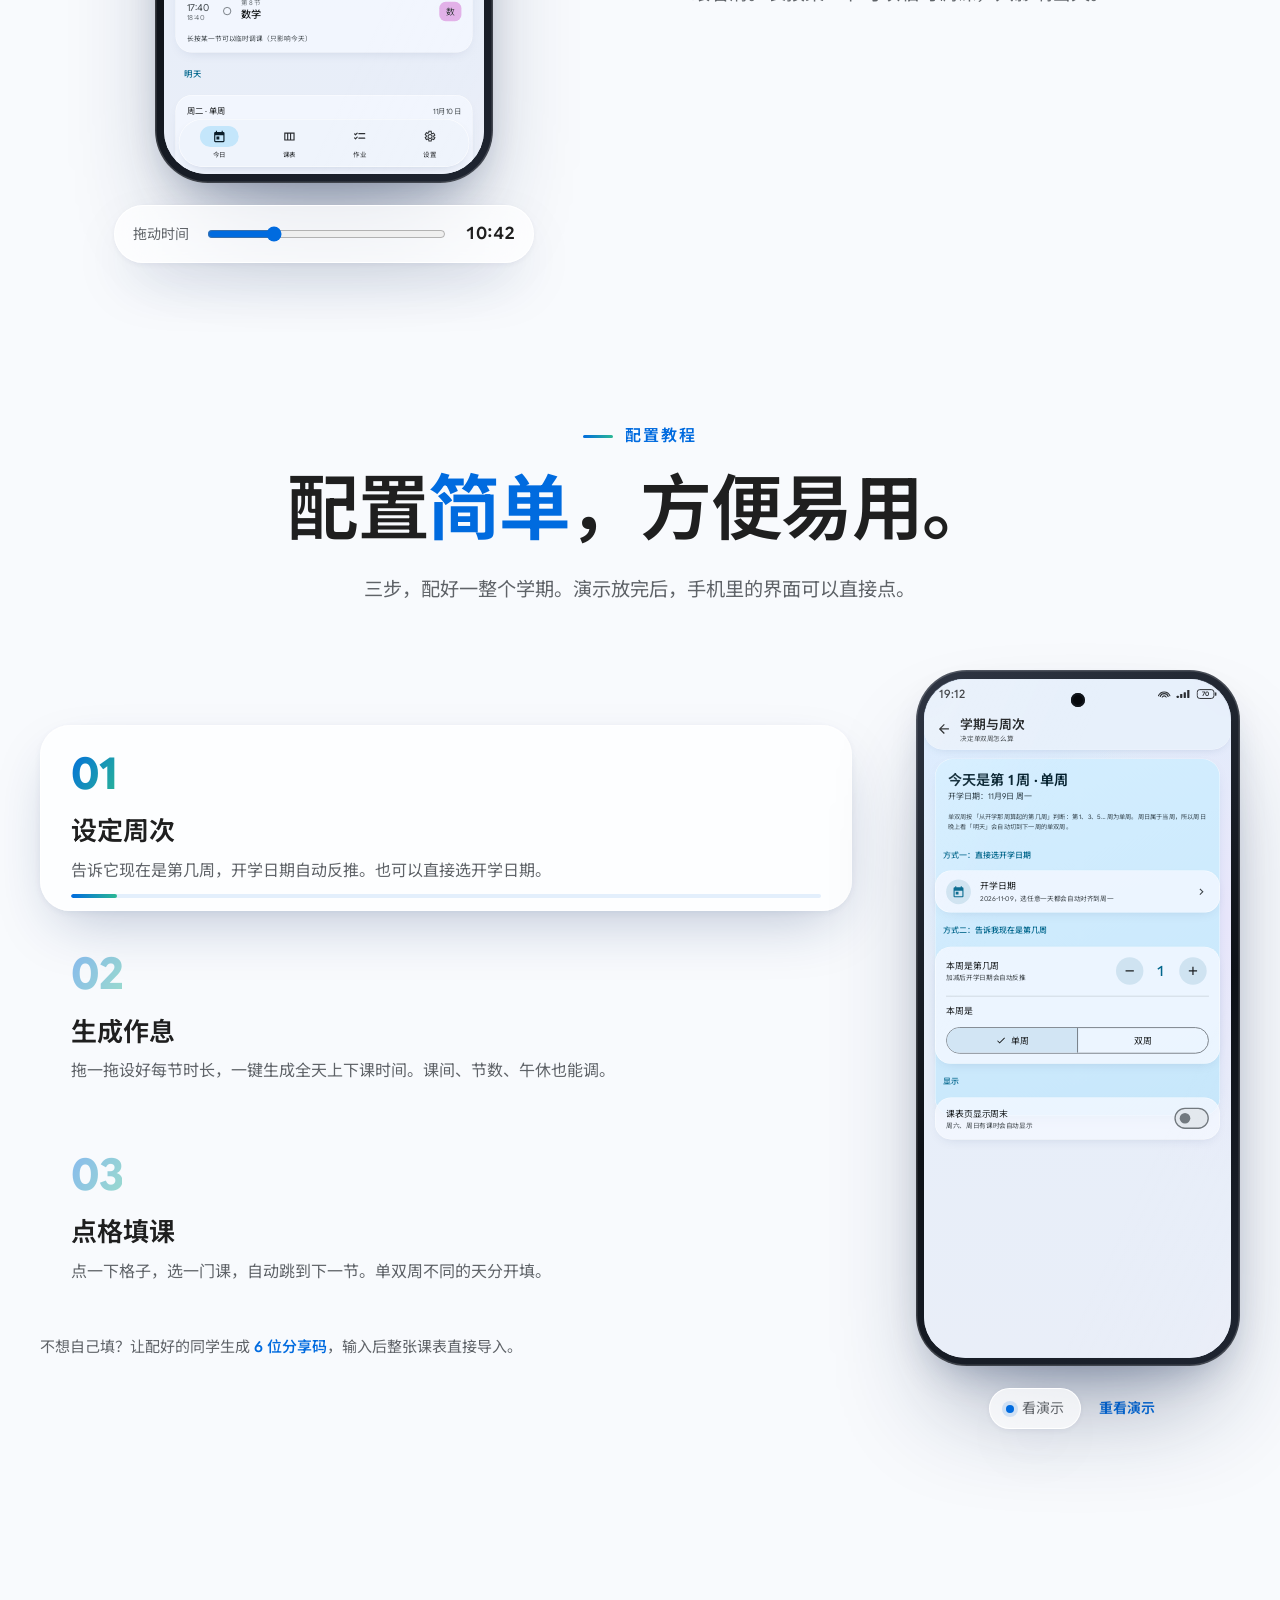
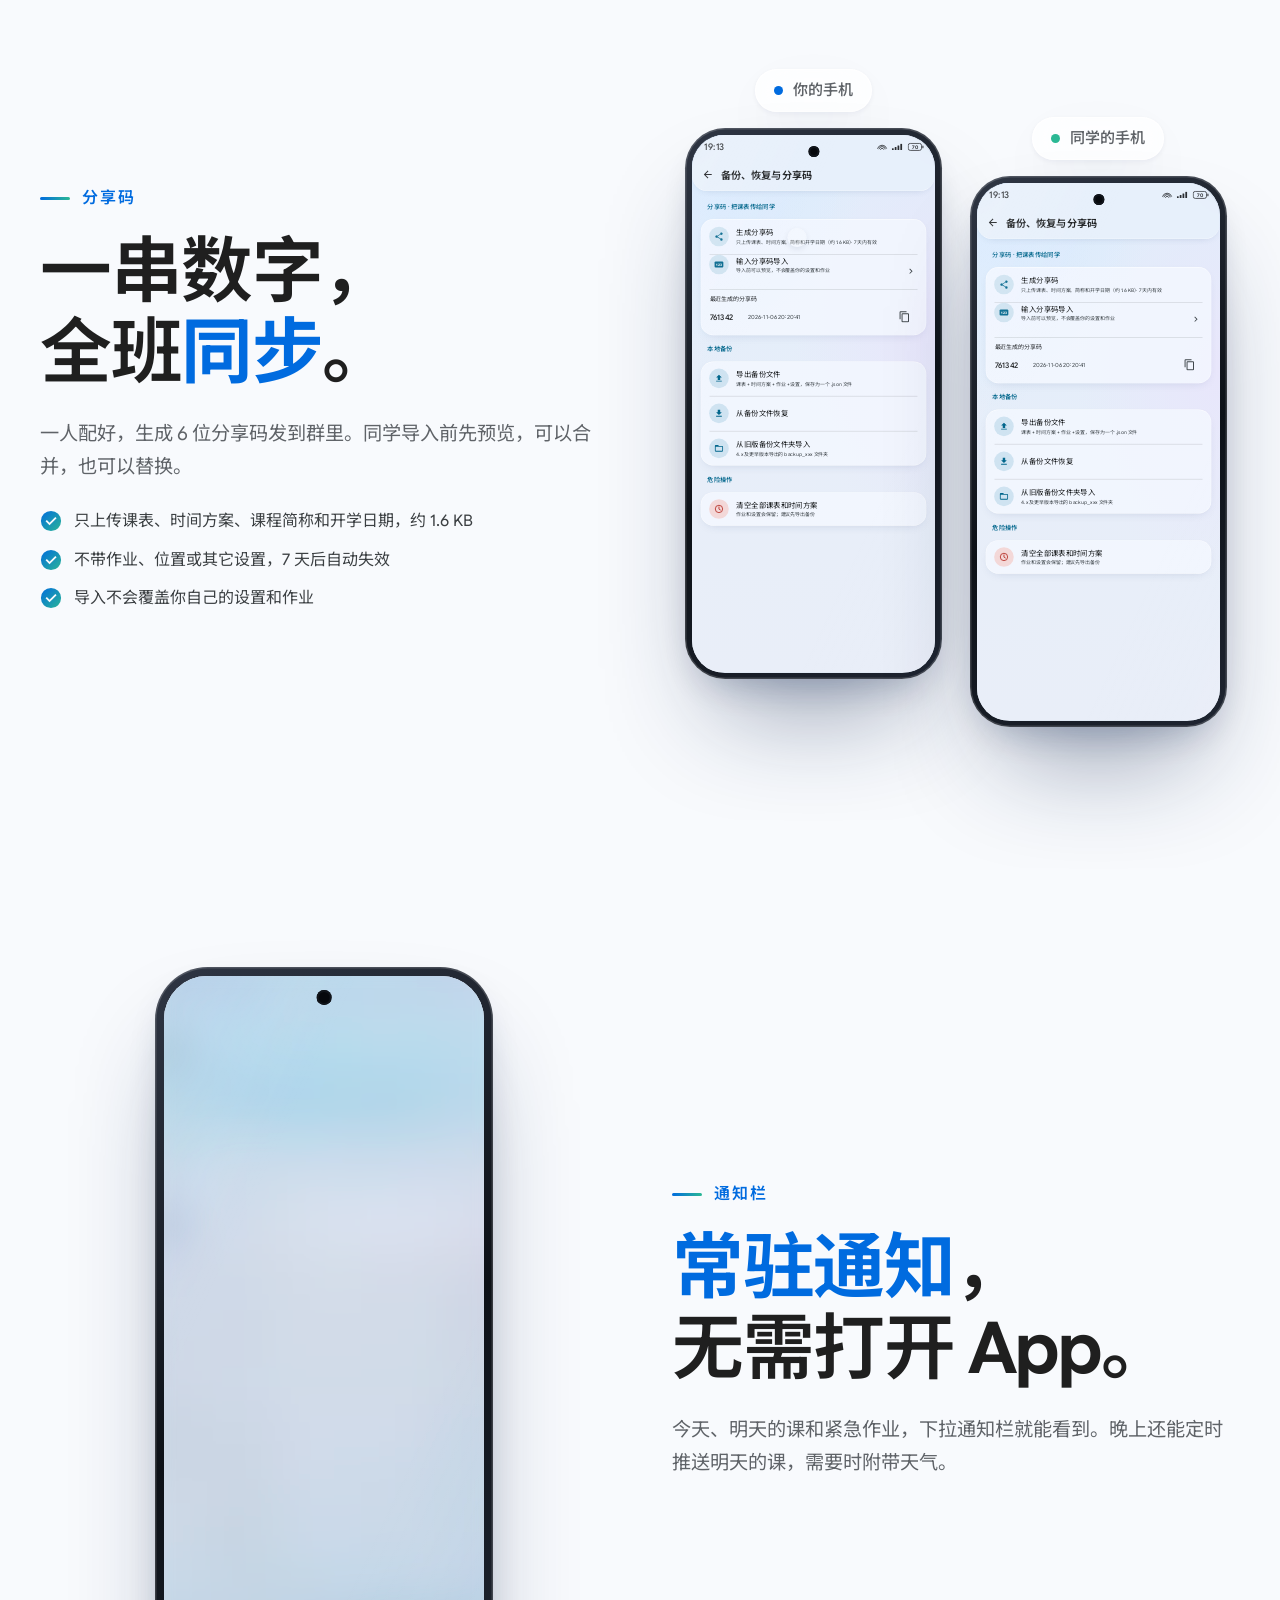
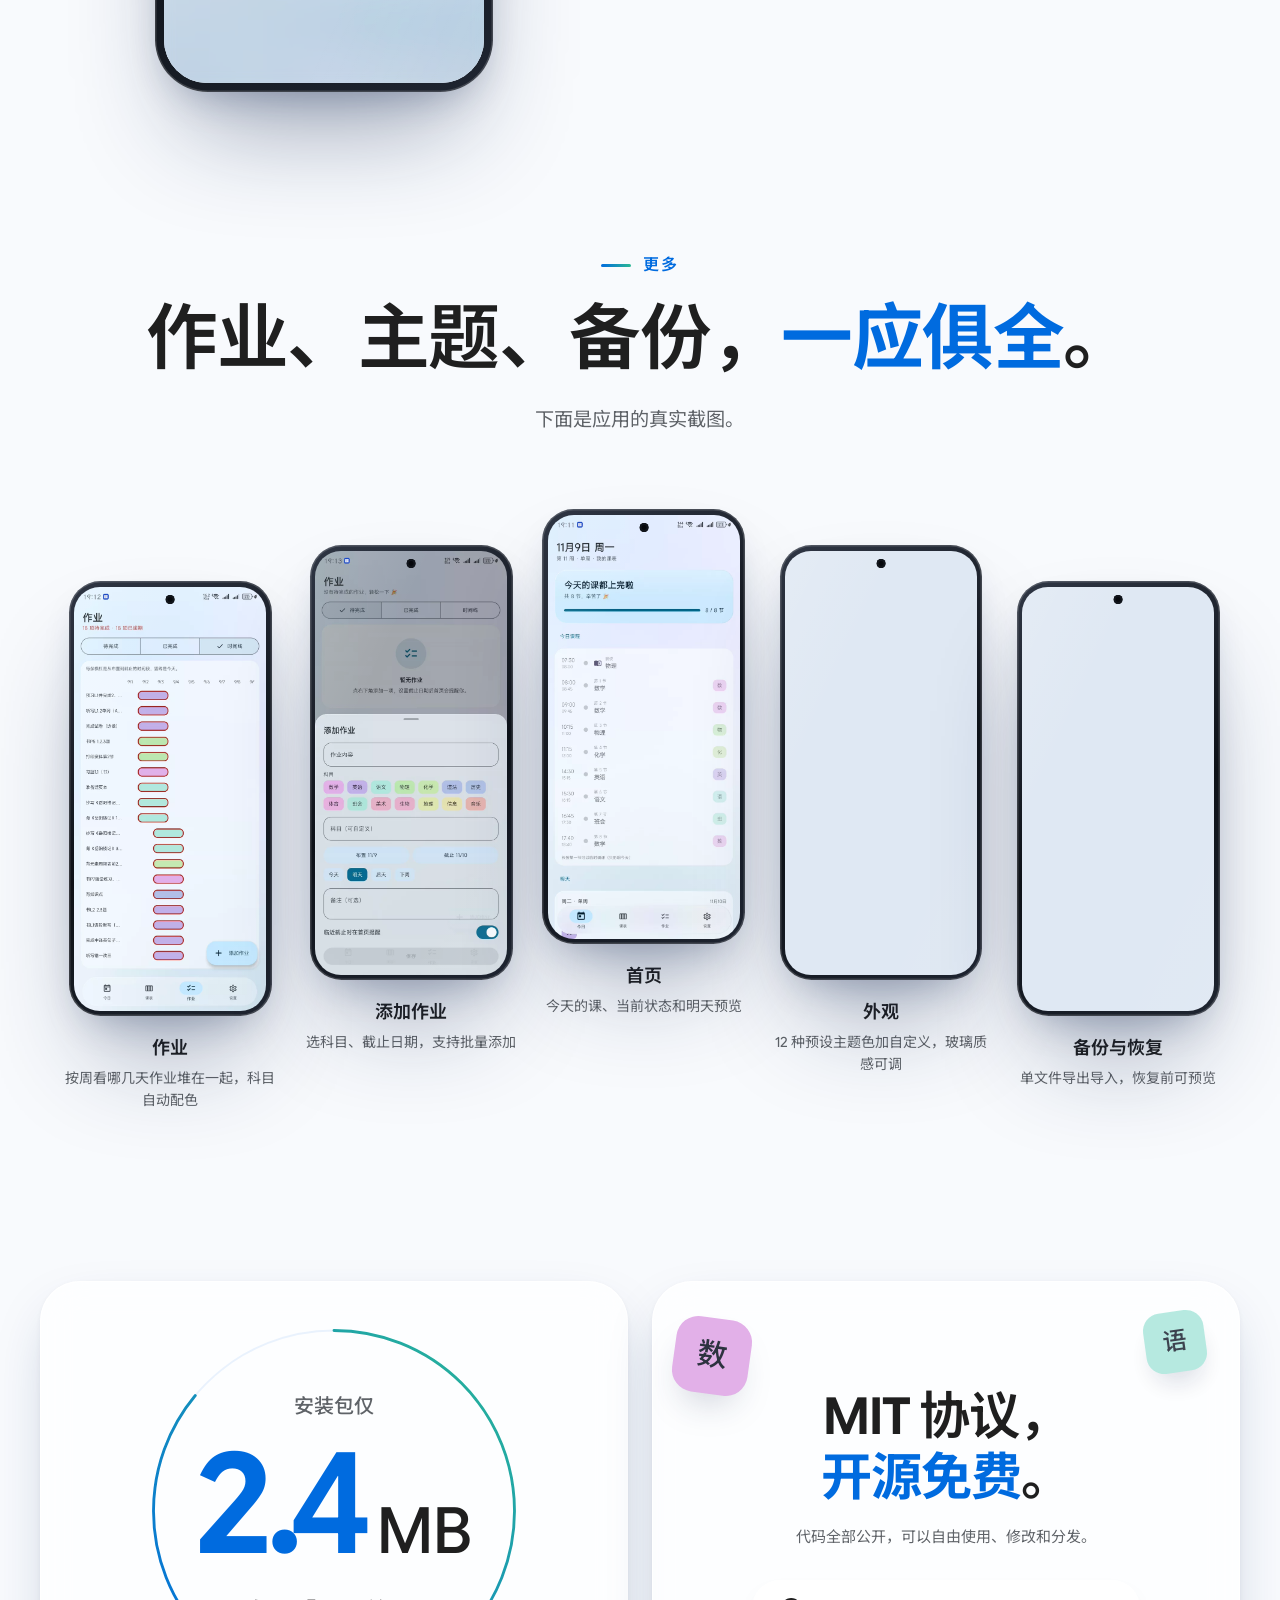
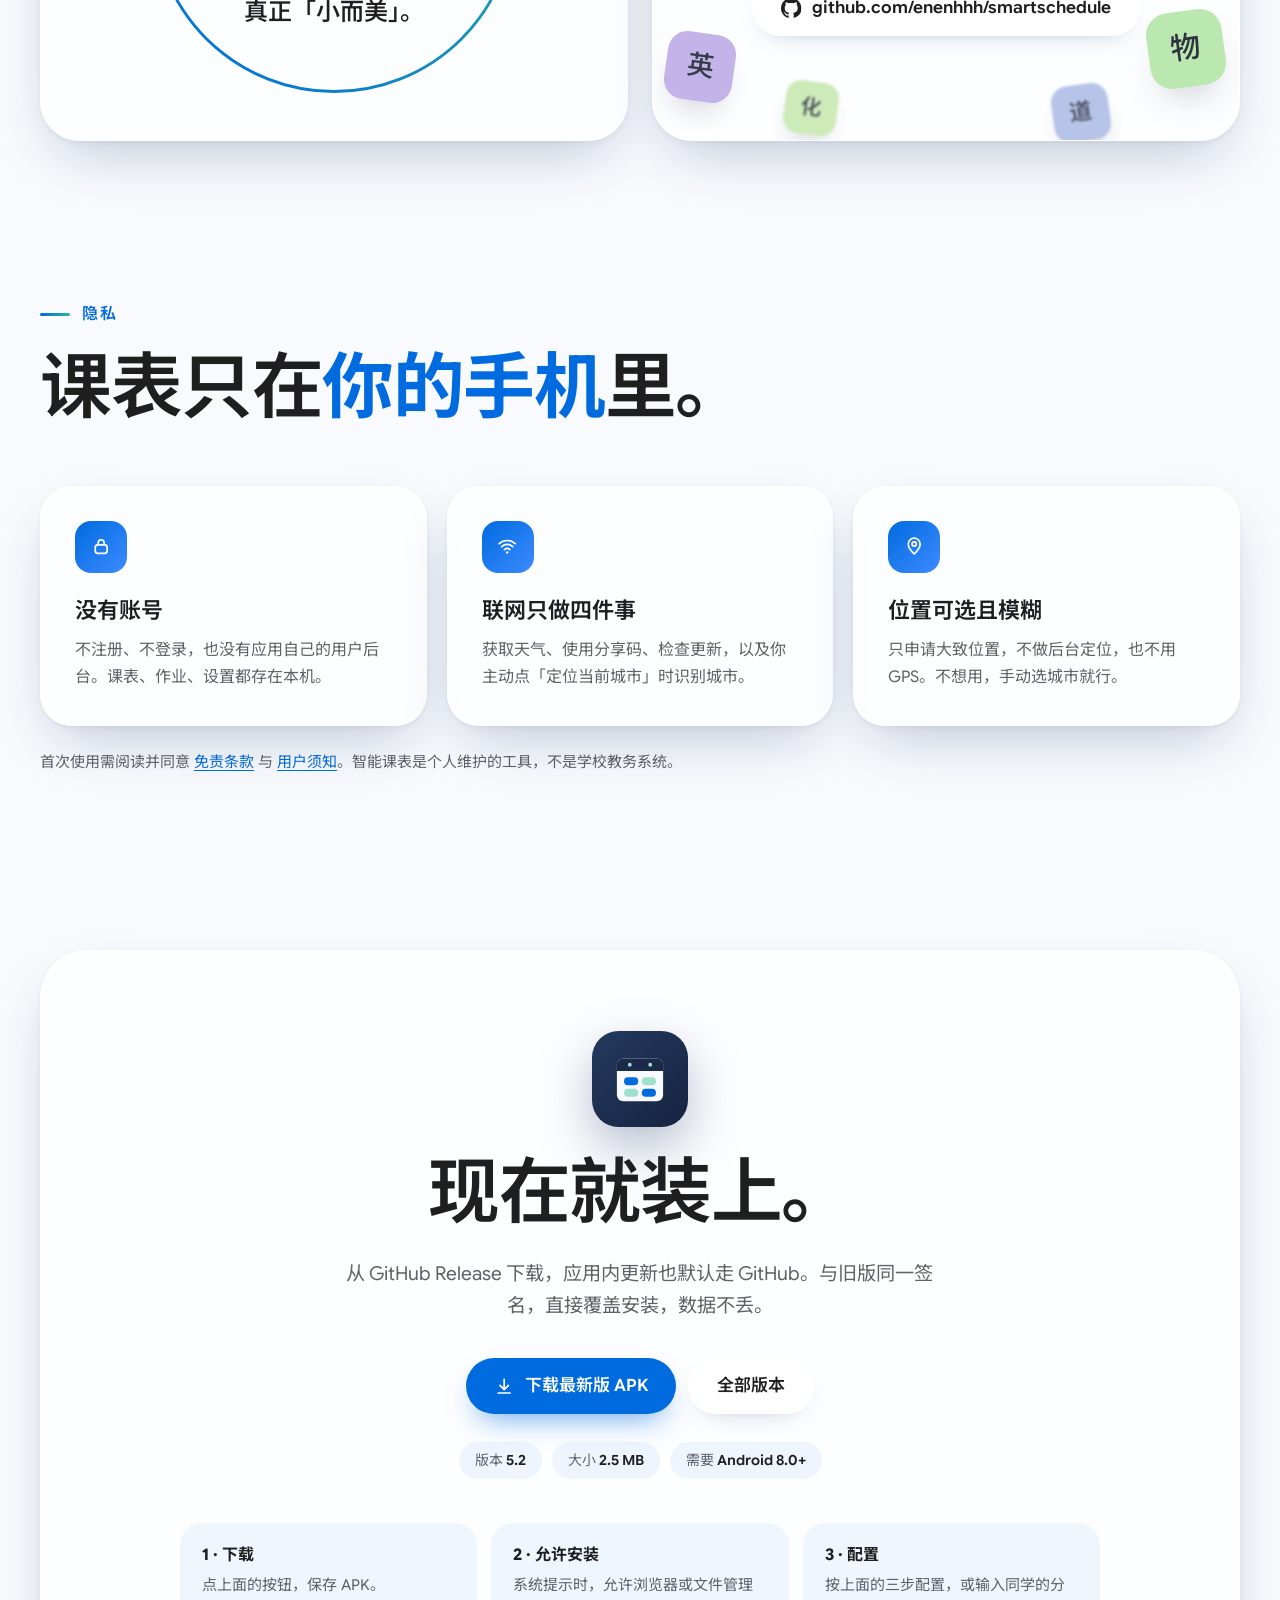
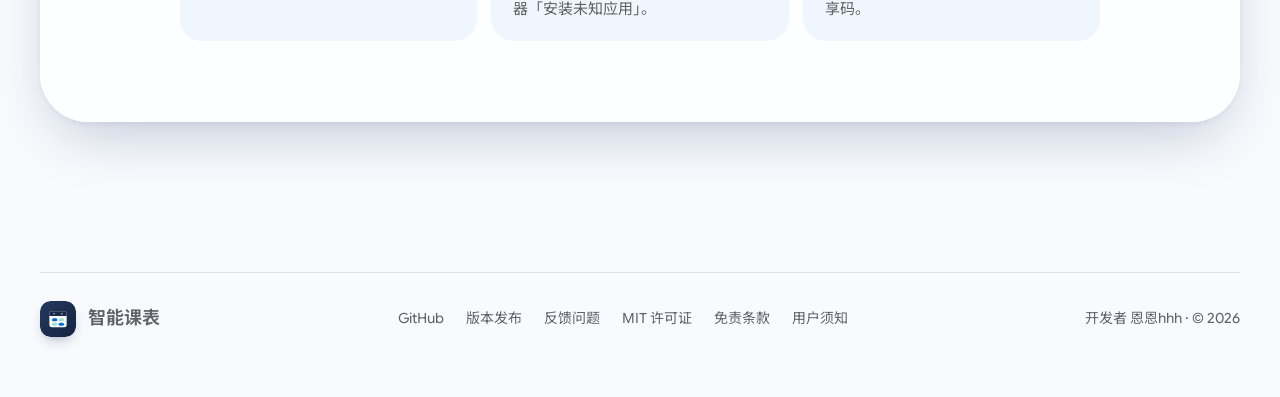
==== commit 5a15dcb0: "site: 按宣传片风格重做官网（源码 pages/@a86c47d）" ====
--- a/index.html
+++ b/index.html
@@ -1,640 +1,249 @@
 <!doctype html>
-<html lang="zh-CN" data-mode="light">
+<html lang="zh-CN">
 <head>
 <meta charset="utf-8">
 <meta name="viewport" content="width=device-width,initial-scale=1">
-<title>智能课表 · 单双周，自动接上</title>
-<meta name="description" content="智能课表：专为单双周轮换设计的 Android 课表应用。首页实时显示现在上到第几节、还剩几分钟下课。无账号、数据只存本机，安装包仅约 2.6 MB。">
-<meta name="theme-color" content="#f4f8ff">
-<meta name="color-scheme" content="light dark">
-<meta property="og:title" content="智能课表 · 单双周，自动接上">
-<meta property="og:description" content="专为单双周轮换设计的 Android 课表。实时上课状态、6 位分享码、作业甘特图。约 2.6 MB，无账号。">
+<title>智能课表 · 再也无需记住单双周</title>
+<meta name="description" content="智能课表：为单双周轮换设计的 Android 课表。设好开学日期，每周自动切换；打开就知道现在上哪节课。三步配置，6 位分享码全班同步，常驻通知。安装包 2.5 MB，MIT 开源，无需账号。">
+<meta name="theme-color" content="#f8fafd">
+<meta property="og:title" content="智能课表 · 再也无需记住单双周">
+<meta property="og:description" content="为单双周轮换设计的 Android 课表。三步配置、6 位分享码、常驻通知。2.5 MB，MIT 开源。">
 <meta property="og:type" content="website">
+<meta property="og:url" content="https://enenhhh.github.io/smartschedule/">
+<meta property="og:image" content="https://enenhhh.github.io/smartschedule/assets/og.jpg">
+<meta name="twitter:card" content="summary_large_image">
 <link rel="icon" href="favicon.svg" type="image/svg+xml">
-<script>
-(function(){try{var m=localStorage.getItem('ss-mode')||'system';var d=m==='dark'||(m==='system'&&matchMedia('(prefers-color-scheme: dark)').matches);document.documentElement.dataset.mode=d?'dark':'light';var a=localStorage.getItem('ss-accent');if(/^#[0-9a-f]{6}$/i.test(a||''))document.documentElement.style.setProperty('--accent',a);}catch(e){}
-document.documentElement.classList.add('js');})();
-</script>
-<style>
-:root{
-  --accent:#006bdf;
-  --mint:#2bc4a0;
-  --bg:#f4f8ff;
-  --panel:#ffffff;
-  --ink:#0e1a2c;
-  --muted:#58687e;
-  --line:rgba(14,26,44,.09);
-  --soft:color-mix(in srgb,var(--accent) 10%,var(--bg));
-  --soft2:color-mix(in srgb,var(--accent) 18%,var(--bg));
-  --accent-ink:var(--accent);
-  --on-accent:#fff;
-  --glass:rgba(255,255,255,.62);
-  --glass-line:rgba(255,255,255,.9);
-  --shadow:0 1px 2px rgba(14,26,44,.04),0 18px 48px -12px rgba(14,60,130,.18);
-  --shadow-lg:0 2px 4px rgba(14,26,44,.05),0 40px 90px -24px rgba(0,80,180,.35);
-  --radius:28px;
-  --g:.6;
-}
-:root[data-mode="dark"]{
-  --bg:#08111f;--panel:#0f1b2f;--ink:#eaf1fc;--muted:#9fb0c7;--line:rgba(200,220,255,.12);
-  --soft:color-mix(in srgb,var(--accent) 16%,var(--bg));--soft2:color-mix(in srgb,var(--accent) 26%,var(--bg));
-  --accent-ink:color-mix(in srgb,var(--accent) 55%,#fff);
-  --glass:rgba(15,27,47,.6);--glass-line:rgba(190,215,255,.16);
-  --shadow:0 1px 2px rgba(0,0,0,.3),0 18px 48px -12px rgba(0,0,0,.5);
-  --shadow-lg:0 2px 4px rgba(0,0,0,.3),0 40px 90px -24px rgba(0,0,0,.7);
-}
-*{box-sizing:border-box}
-html{scroll-behavior:smooth;scroll-padding-top:88px;-webkit-text-size-adjust:100%}
-body{margin:0;background:var(--bg);color:var(--ink);font:16px/1.65 -apple-system,BlinkMacSystemFont,"Segoe UI","PingFang SC","Hiragino Sans GB","Microsoft YaHei",system-ui,sans-serif;overflow-x:clip;-webkit-font-smoothing:antialiased}
-a{color:inherit;text-decoration:none}
-button{font:inherit;color:inherit;cursor:pointer}
-img,svg{display:block;max-width:100%}
-.wrap{width:min(1160px,calc(100% - 48px));margin:0 auto}
-.skip{position:absolute;left:-999px;top:8px;background:var(--accent);color:#fff;padding:8px 14px;border-radius:10px;z-index:100}
-.skip:focus{left:8px}
-:focus-visible{outline:3px solid color-mix(in srgb,var(--accent) 60%,transparent);outline-offset:3px;border-radius:10px}
-.icon{width:1.25em;height:1.25em;fill:none;stroke:currentColor;stroke-width:1.8;stroke-linecap:round;stroke-linejoin:round;flex:none}
-
-/* ---------- 背景光斑 ---------- */
-.aurora{position:fixed;inset:0;z-index:-1;overflow:hidden;pointer-events:none}
-.aurora i{position:absolute;border-radius:50%;filter:blur(90px);opacity:.55;animation:drift 22s ease-in-out infinite alternate}
-.aurora i:nth-child(1){width:560px;height:560px;left:-140px;top:-120px;background:color-mix(in srgb,var(--accent) 55%,#7fd6ff)}
-.aurora i:nth-child(2){width:480px;height:480px;right:-120px;top:120px;background:#7ef0d0;animation-delay:-6s;opacity:.4}
-.aurora i:nth-child(3){width:520px;height:520px;left:30%;top:62%;background:color-mix(in srgb,var(--accent) 40%,#c9b8ff);animation-delay:-12s;opacity:.3}
-:root[data-mode="dark"] .aurora i{opacity:.28}
-:root[data-mode="dark"] .aurora i:nth-child(2){opacity:.16}
-:root[data-mode="dark"] .aurora i:nth-child(3){opacity:.18}
-@keyframes drift{to{transform:translate(70px,50px) scale(1.12)}}
-
-/* ---------- 导航 ---------- */
-.nav{position:sticky;top:12px;z-index:50;margin-top:12px}
-.nav-in{display:flex;align-items:center;gap:20px;height:60px;padding:0 10px 0 18px;border-radius:999px;background:var(--glass);border:1px solid var(--glass-line);backdrop-filter:blur(22px) saturate(1.6);-webkit-backdrop-filter:blur(22px) saturate(1.6);box-shadow:var(--shadow)}
-.brand{display:flex;align-items:center;gap:10px;font-weight:700;font-size:17px;letter-spacing:.2px}
-.brand svg{width:30px;height:30px}
-.links{display:flex;gap:4px;margin-left:auto}
-.links a{padding:8px 14px;border-radius:999px;font-size:14px;color:var(--muted);transition:.2s}
-.links a:hover{color:var(--ink);background:var(--soft)}
-.icon-btn{width:40px;height:40px;border-radius:50%;border:0;background:transparent;display:grid;place-items:center;color:var(--muted);transition:.2s}
-.icon-btn:hover{background:var(--soft);color:var(--ink)}
-.btn{display:inline-flex;align-items:center;justify-content:center;gap:8px;height:52px;padding:0 26px;border-radius:999px;border:1px solid transparent;font-weight:600;font-size:16px;transition:transform .2s,box-shadow .2s,background .2s}
-.btn.primary{background:linear-gradient(135deg,var(--accent),color-mix(in srgb,var(--accent) 65%,#00c2e0));color:var(--on-accent);box-shadow:0 10px 28px -8px color-mix(in srgb,var(--accent) 70%,transparent)}
-.btn.primary:hover{transform:translateY(-2px);box-shadow:0 16px 36px -8px color-mix(in srgb,var(--accent) 75%,transparent)}
-.btn.ghost{background:var(--glass);border-color:var(--line);backdrop-filter:blur(14px);-webkit-backdrop-filter:blur(14px)}
-.btn.ghost:hover{background:var(--soft);transform:translateY(-2px)}
-.btn.sm{height:40px;padding:0 18px;font-size:14px}
-
-/* ---------- Hero ---------- */
-.hero{display:grid;grid-template-columns:1.05fr .95fr;gap:40px;align-items:center;padding:48px 0 56px;min-height:calc(100svh - 110px)}
-.pill{display:inline-flex;align-items:center;gap:8px;padding:6px 14px 6px 8px;border-radius:999px;background:var(--glass);border:1px solid var(--glass-line);font-size:13px;color:var(--muted);backdrop-filter:blur(12px);-webkit-backdrop-filter:blur(12px)}
-.pill b{background:var(--accent);color:#fff;border-radius:999px;padding:2px 9px;font-size:12px;font-weight:600}
-h1{margin:22px 0 0;font-size:clamp(44px,6.4vw,84px);line-height:1.04;letter-spacing:-.04em;font-weight:800}
-.grad{background:linear-gradient(100deg,var(--accent) 10%,var(--mint) 90%);-webkit-background-clip:text;background-clip:text;color:transparent}
-.lead{margin:24px 0 0;font-size:clamp(17px,1.6vw,20px);color:var(--muted);max-width:30em}
-.lead strong{color:var(--ink);font-weight:600}
-.cta{display:flex;flex-wrap:wrap;gap:12px;margin-top:34px}
-.facts{display:flex;flex-wrap:wrap;gap:8px 22px;margin:28px 0 0;padding:0;list-style:none;color:var(--muted);font-size:14px}
-.facts li{display:flex;align-items:center;gap:7px}
-.facts .icon{color:var(--accent-ink);width:1.1em;height:1.1em}
-
-/* 手机 */
-.stage{position:relative;display:grid;place-items:center;min-height:600px}
-.phone{position:relative;width:300px;aspect-ratio:300/616;border-radius:46px;padding:11px;background:linear-gradient(160deg,#25354f,#0c1626);box-shadow:var(--shadow-lg),inset 0 0 0 1.5px rgba(255,255,255,.12);transform:rotate(-2.5deg);transition:transform .5s cubic-bezier(.2,.8,.2,1)}
-.phone:hover{transform:rotate(0) translateY(-6px)}
-.screen{position:relative;height:100%;border-radius:36px;overflow:hidden;background:var(--bg);padding:42px 14px 14px;display:flex;flex-direction:column;gap:11px}
-.screen:before{content:"";position:absolute;left:50%;top:10px;width:84px;height:22px;border-radius:99px;background:#0a1220;transform:translateX(-50%);z-index:3}
-.screen .mesh{position:absolute;inset:0;z-index:0;background:radial-gradient(120% 60% at 0% 0%,color-mix(in srgb,var(--accent) 22%,transparent),transparent 60%),radial-gradient(90% 50% at 100% 30%,rgba(43,196,160,.2),transparent 60%)}
-.screen>*{position:relative;z-index:1}
-.s-head{display:flex;justify-content:space-between;align-items:flex-end}
-.s-head small{display:block;color:var(--muted);font-size:11px}
-.s-head h3{margin:0;font-size:20px;letter-spacing:-.02em}
-.chip{font-size:11px;font-weight:600;padding:4px 10px;border-radius:99px;background:var(--soft2);color:var(--accent-ink)}
-.now{border-radius:22px;padding:15px;background:linear-gradient(150deg,var(--accent),color-mix(in srgb,var(--accent) 60%,#00bcd4));color:#fff;box-shadow:0 14px 30px -12px color-mix(in srgb,var(--accent) 80%,transparent)}
-.now small{opacity:.85;font-size:11px}
-.now h4{margin:2px 0 0;font-size:22px;letter-spacing:-.02em}
-.count{display:flex;align-items:baseline;gap:6px;margin-top:10px}
-.count b{font-size:34px;font-variant-numeric:tabular-nums;letter-spacing:-.03em;line-height:1}
-.count span{font-size:12px;opacity:.85}
-.bar{height:7px;border-radius:9px;background:rgba(255,255,255,.28);margin-top:12px;overflow:hidden}
-.bar i{display:block;height:100%;width:54%;border-radius:9px;background:#fff;transition:width 1s linear}
-.tl{display:flex;flex-direction:column;gap:6px}
-.row{display:flex;align-items:center;gap:10px;padding:9px 11px;border-radius:15px;background:var(--glass);border:1px solid var(--glass-line);font-size:12.5px;backdrop-filter:blur(10px);-webkit-backdrop-filter:blur(10px)}
-.row em{font-style:normal;color:var(--muted);font-size:11px;width:46px;font-variant-numeric:tabular-nums}
-.row b{font-weight:600}
-.row.done{opacity:.55}
-.row.cur{border-color:color-mix(in srgb,var(--accent) 50%,transparent)}
-.row .dot{width:8px;height:8px;border-radius:50%;background:var(--accent);margin-left:auto}
-.row.done .dot{background:var(--mint)}
-.row.next .dot{background:transparent;border:2px solid var(--muted);opacity:.6}
-.tabbar{margin-top:auto;display:flex;justify-content:space-around;padding:9px;border-radius:99px;background:var(--glass);border:1px solid var(--glass-line);backdrop-filter:blur(14px);-webkit-backdrop-filter:blur(14px)}
-.tabbar span{width:34px;height:34px;border-radius:50%;display:grid;place-items:center;color:var(--muted)}
-.tabbar span.on{background:var(--accent);color:#fff}
-.tabbar .icon{width:17px;height:17px}
-.float{position:absolute;z-index:5;display:flex;align-items:center;gap:10px;padding:11px 16px 11px 12px;border-radius:18px;background:var(--glass);border:1px solid var(--glass-line);box-shadow:var(--shadow);font-size:13px;backdrop-filter:blur(18px);-webkit-backdrop-filter:blur(18px);animation:bob 6s ease-in-out infinite}
-.float .ic{width:34px;height:34px;border-radius:11px;display:grid;place-items:center;background:var(--soft2);color:var(--accent-ink)}
-.float small{display:block;color:var(--muted);font-size:11px;line-height:1.3}
-.float b{display:block;line-height:1.3}
-.f1{left:-7%;top:15%}.f2{right:-5%;bottom:18%;animation-delay:-3s}
-@keyframes bob{50%{transform:translateY(-9px)}}
-
-/* ---------- 通用 section ---------- */
-section{padding:96px 0}
-.eyebrow{display:inline-flex;align-items:center;gap:8px;font-size:13px;font-weight:600;letter-spacing:.14em;color:var(--accent-ink);text-transform:uppercase}
-.eyebrow:before{content:"";width:22px;height:2px;border-radius:2px;background:linear-gradient(90deg,var(--accent),var(--mint))}
-h2{margin:14px 0 0;font-size:clamp(32px,4.4vw,54px);line-height:1.12;letter-spacing:-.035em;font-weight:800}
-.sec-lead{margin:18px 0 0;max-width:34em;color:var(--muted);font-size:18px}
-.card{position:relative;border-radius:var(--radius);background:var(--glass);border:1px solid var(--glass-line);box-shadow:var(--shadow);backdrop-filter:blur(20px) saturate(1.4);-webkit-backdrop-filter:blur(20px) saturate(1.4)}
-
-/* ---------- 数据条 ---------- */
-.stats{padding:0 0 24px}
-.stats .card{display:grid;grid-template-columns:repeat(4,1fr);padding:30px 12px}
-.stat{padding:6px 22px;text-align:center;border-left:1px solid var(--line)}
-.stat:first-child{border:0}
-.stat b{display:block;font-size:clamp(30px,3.6vw,46px);line-height:1.1;letter-spacing:-.03em;font-weight:800}
-.stat b i{font-style:normal;font-size:.5em;font-weight:700;margin-left:2px;color:var(--muted)}
-.stat span{font-size:14px;color:var(--muted)}
-
-/* ---------- 单双周 ---------- */
-.split{display:grid;grid-template-columns:.9fr 1.1fr;gap:56px;align-items:center}
-.points{list-style:none;margin:30px 0 0;padding:0;display:grid;gap:18px}
-.points li{display:flex;gap:16px}
-.points .n{flex:none;width:40px;height:40px;border-radius:14px;background:var(--soft2);color:var(--accent-ink);display:grid;place-items:center;font-weight:800}
-.points b{display:block;font-size:17px}
-.points p{margin:2px 0 0;color:var(--muted);font-size:15px}
-.demo{padding:26px;box-shadow:var(--shadow-lg)}
-.demo-top{display:flex;align-items:center;justify-content:space-between;gap:12px;flex-wrap:wrap}
-.seg{display:inline-flex;padding:4px;border-radius:999px;background:var(--soft);border:1px solid var(--line)}
-.seg button{border:0;background:transparent;padding:8px 20px;border-radius:999px;font-size:14px;font-weight:600;color:var(--muted);transition:.25s}
-.seg button[aria-pressed="true"]{background:var(--accent);color:#fff;box-shadow:0 6px 16px -6px color-mix(in srgb,var(--accent) 80%,transparent)}
-.demo-top small{color:var(--muted);font-size:13px}
-.grid{display:grid;grid-template-columns:44px repeat(5,1fr);gap:7px;margin-top:20px}
-.grid .h{font-size:12px;color:var(--muted);text-align:center;padding:2px 0 6px;font-weight:600}
-.grid .p{font-size:12px;color:var(--muted);display:grid;place-items:center;font-variant-numeric:tabular-nums}
-.cell{min-height:52px;border-radius:14px;display:grid;place-items:center;font-size:14px;font-weight:600;background:var(--soft);border:1px solid transparent;transition:background .35s,transform .35s,border-color .35s,color .35s}
-.cell.diff{background:color-mix(in srgb,var(--accent) 16%,var(--panel));border-color:color-mix(in srgb,var(--accent) 45%,transparent);color:var(--accent-ink)}
-.cell.flip{animation:pop .45s cubic-bezier(.3,1.5,.5,1)}
-@keyframes pop{0%{transform:scale(.82);opacity:.3}100%{transform:none;opacity:1}}
-.legend{display:flex;gap:18px;margin-top:18px;font-size:13px;color:var(--muted);flex-wrap:wrap}
-.legend i{display:inline-block;width:12px;height:12px;border-radius:4px;margin-right:6px;vertical-align:-1px;background:var(--soft2)}
-.legend i.d{background:color-mix(in srgb,var(--accent) 45%,var(--panel))}
-
-/* ---------- Bento ---------- */
-.bento{display:grid;grid-template-columns:repeat(6,1fr);gap:18px;margin-top:48px}
-.b{padding:28px;overflow:hidden;transition:transform .3s,box-shadow .3s}
-.b:hover{transform:translateY(-4px);box-shadow:var(--shadow-lg)}
-.b .tag{display:inline-grid;place-items:center;width:44px;height:44px;border-radius:15px;background:var(--soft2);color:var(--accent-ink);margin-bottom:16px}
-.b h3{margin:0;font-size:21px;letter-spacing:-.02em}
-.b p{margin:8px 0 0;color:var(--muted);font-size:15px}
-.s2{grid-column:span 2}.s3{grid-column:span 3}.s4{grid-column:span 4}
-.code{display:flex;gap:7px;margin-top:20px}
-.code span{flex:1;height:54px;border-radius:14px;background:var(--soft);display:grid;place-items:center;font-size:24px;font-weight:800;font-variant-numeric:tabular-nums;color:var(--accent-ink);border:1px solid var(--line)}
-.gantt{margin-top:20px;display:grid;gap:8px}
-.gantt div{height:22px;border-radius:99px;background:var(--soft);position:relative}
-.gantt div i{position:absolute;top:0;bottom:0;border-radius:99px;font-style:normal;font-size:11px;color:#fff;display:flex;align-items:center;padding-left:10px;font-weight:600}
-.notif{margin-top:20px;display:grid;gap:8px}
-.notif div{display:flex;gap:10px;align-items:center;padding:10px 12px;border-radius:14px;background:var(--soft);font-size:13px}
-.notif .icon{color:var(--accent-ink)}
-.notif small{display:block;color:var(--muted);font-size:11px}
-.swap{display:flex;align-items:center;gap:10px;margin-top:20px;flex-wrap:wrap}
-.swap span{padding:9px 16px;border-radius:14px;background:var(--soft);font-weight:600;font-size:14px}
-.swap span.t{background:color-mix(in srgb,var(--accent) 16%,var(--panel));color:var(--accent-ink);border:1px dashed color-mix(in srgb,var(--accent) 55%,transparent)}
-.swap .icon{color:var(--muted)}
-
-/* ---------- 外观 ---------- */
-.look{display:grid;grid-template-columns:1fr 1fr;gap:56px;align-items:center}
-.swatches{display:flex;flex-wrap:wrap;gap:12px;margin-top:32px}
-.sw{width:44px;height:44px;border-radius:50%;border:3px solid var(--panel);box-shadow:0 0 0 1.5px var(--line),var(--shadow);transition:transform .2s,box-shadow .2s;position:relative}
-.sw:hover{transform:scale(1.12)}
-.sw[aria-pressed="true"]{box-shadow:0 0 0 3px var(--accent-ink),var(--shadow)}
-.sw[aria-pressed="true"]:after{content:"";position:absolute;inset:0;margin:auto;width:10px;height:6px;border-left:2.5px solid #fff;border-bottom:2.5px solid #fff;transform:translateY(-1px) rotate(-45deg);height:5px}
-.ctl{display:grid;gap:18px;margin-top:30px;max-width:420px}
-.ctl label{display:flex;justify-content:space-between;font-size:14px;font-weight:600}
-.ctl label span{color:var(--muted);font-weight:500}
-input[type=range]{width:100%;accent-color:var(--accent);height:30px}
-.preview{position:relative;border-radius:36px;padding:34px;min-height:400px;overflow:hidden;background:var(--panel);border:1px solid var(--line);box-shadow:var(--shadow-lg);isolation:isolate}
-.preview .blob{position:absolute;border-radius:50%;filter:blur(36px);z-index:-1}
-.preview .b1{width:220px;height:220px;left:-30px;top:-20px;background:var(--accent);opacity:.75}
-.preview .b2{width:200px;height:200px;right:-20px;top:90px;background:var(--mint);opacity:.75}
-.preview .b3{width:230px;height:230px;left:30%;bottom:-70px;background:#a28bff;opacity:.6}
-.gl{padding:20px;border-radius:24px;background:rgba(255,255,255,calc(.9 - var(--g)*.62));border:1px solid rgba(255,255,255,calc(.35 + var(--g)*.5));backdrop-filter:blur(calc(6px + var(--g)*30px)) saturate(1.5);-webkit-backdrop-filter:blur(calc(6px + var(--g)*30px)) saturate(1.5);box-shadow:0 12px 40px -14px rgba(0,40,100,.4);color:#0e1a2c;margin-bottom:14px}
-:root[data-mode="dark"] .gl{background:rgba(15,27,47,calc(.9 - var(--g)*.5));border-color:rgba(190,215,255,calc(.1 + var(--g)*.2));color:#eaf1fc}
-.gl small{opacity:.7;font-size:12px}
-.gl h4{margin:2px 0 0;font-size:19px}
-.gl .pb{height:8px;border-radius:9px;background:rgba(0,0,0,.1);margin-top:14px}
-.gl .pb i{display:block;height:100%;width:62%;border-radius:9px;background:var(--accent)}
-
-/* ---------- 隐私 ---------- */
-.priv{display:grid;grid-template-columns:repeat(3,1fr);gap:18px;margin-top:48px}
-.priv .card{padding:30px}
-.priv h3{margin:14px 0 0;font-size:20px}
-.priv p{margin:8px 0 0;color:var(--muted);font-size:15px}
-.priv .tag{display:grid;place-items:center;width:46px;height:46px;border-radius:16px;background:linear-gradient(135deg,var(--accent),var(--mint));color:#fff}
-.fine{margin-top:22px;color:var(--muted);font-size:14px}
-.fine a{color:var(--accent-ink);text-decoration:underline;text-underline-offset:3px}
-
-/* ---------- 下载 ---------- */
-.dl{padding:56px;text-align:center;overflow:hidden;box-shadow:var(--shadow-lg);background:linear-gradient(160deg,color-mix(in srgb,var(--accent) 14%,var(--glass)),var(--glass))}
-.dl h2{margin-top:12px}
-.dl .sec-lead{margin-left:auto;margin-right:auto}
-.dl .cta{justify-content:center}
-.dl-meta{display:flex;justify-content:center;flex-wrap:wrap;gap:10px;margin-top:30px}
-.dl-meta span{padding:7px 16px;border-radius:999px;background:var(--soft);border:1px solid var(--line);font-size:13px;color:var(--muted)}
-.dl-meta b{color:var(--ink);font-weight:600}
-.steps{display:grid;grid-template-columns:repeat(3,1fr);gap:16px;margin-top:40px;text-align:left}
-.steps div{padding:18px 20px;border-radius:20px;background:var(--soft);font-size:14px;color:var(--muted)}
-.steps b{display:block;color:var(--ink);font-size:15px;margin-bottom:2px}
-.hash{margin-top:22px;font:12px/1.5 ui-monospace,SFMono-Regular,Menlo,Consolas,monospace;color:var(--muted);word-break:break-all}
-
-footer{padding:40px 0 56px;color:var(--muted);font-size:14px}
-.foot{display:flex;flex-wrap:wrap;gap:14px 28px;justify-content:space-between;align-items:center;padding-top:28px;border-top:1px solid var(--line)}
-.foot nav{display:flex;flex-wrap:wrap;gap:6px 22px}
-.foot a:hover{color:var(--ink)}
-
-/* ---------- 动效 ---------- */
-.js .rv{opacity:0;transform:translateY(26px);transition:opacity .8s cubic-bezier(.2,.7,.2,1),transform .8s cubic-bezier(.2,.7,.2,1)}
-.js .rv.in{opacity:1;transform:none}
-.js .rv.d1{transition-delay:.08s}.js .rv.d2{transition-delay:.16s}.js .rv.d3{transition-delay:.24s}
-
-/* ---------- 响应式 ---------- */
-@media(max-width:980px){
-  .hero{grid-template-columns:1fr;min-height:0;padding-top:48px;gap:20px}
-  .stage{min-height:560px}
-  .split,.look{grid-template-columns:1fr;gap:36px}
-  .bento{grid-template-columns:repeat(2,1fr)}
-  .s2,.s3,.s4{grid-column:span 1}.bento .wide{grid-column:span 2}
-  .priv,.steps{grid-template-columns:1fr}
-  .stats .card{grid-template-columns:repeat(2,1fr);row-gap:20px}
-  .stat:nth-child(3){border-left:0}
-}
-@media(max-width:640px){
-  .wrap{width:calc(100% - 32px)}
-  .links{display:none}.nav-in{justify-content:space-between}.nav-in .icon-btn{margin-left:auto}
-  section{padding:68px 0}
-  .bento{grid-template-columns:1fr}.bento .wide{grid-column:span 1}
-  .float{display:none}
-  .dl{padding:34px 20px}
-  .demo{padding:18px}.grid{grid-template-columns:34px repeat(5,1fr);gap:5px}.cell{min-height:46px;font-size:12px;border-radius:11px}
-  .stage{min-height:0;padding:16px 0}
-  .btn{height:50px}
-}
-@media(prefers-reduced-motion:reduce){
-  html{scroll-behavior:auto}
-  *,*:before,*:after{animation:none!important;transition:none!important}
-  .js .rv{opacity:1;transform:none}
-}
-@supports not (backdrop-filter:blur(1px)){.card,.nav-in,.row,.float,.pill,.tabbar{background:var(--panel)}}
-</style>
+<link rel="preload" href="assets/fonts/nsc.woff2" as="font" type="font/woff2" crossorigin>
+<link rel="preload" href="assets/fonts/gsf.woff2" as="font" type="font/woff2" crossorigin>
+<link rel="stylesheet" href="assets/fonts.css">
+<link rel="stylesheet" href="assets/app.css">
+<link rel="stylesheet" href="assets/site.css">
+<script>document.documentElement.classList.add('js');window.TIMELINE={scenes:[]};</script>
 </head>
 <body>
 <a class="skip" href="#main">跳到正文</a>
-
 <svg width="0" height="0" style="position:absolute" aria-hidden="true"><defs>
-<symbol id="i-cal" viewBox="0 0 24 24"><rect x="3.5" y="5" width="17" height="15.5" rx="3"/><path d="M3.5 10h17M8 3v4M16 3v4"/></symbol>
-<symbol id="i-clock" viewBox="0 0 24 24"><circle cx="12" cy="12" r="8.5"/><path d="M12 7.5V12l3 2"/></symbol>
-<symbol id="i-share" viewBox="0 0 24 24"><circle cx="6" cy="12" r="2.6"/><circle cx="17.5" cy="6" r="2.6"/><circle cx="17.5" cy="18" r="2.6"/><path d="M8.3 10.8l7-3.6M8.3 13.2l7 3.6"/></symbol>
-<symbol id="i-book" viewBox="0 0 24 24"><path d="M5 4.5h10a3 3 0 013 3V20H8a3 3 0 01-3-3V4.5z"/><path d="M5 17a3 3 0 013-3h10"/></symbol>
-<symbol id="i-bell" viewBox="0 0 24 24"><path d="M6 16.5V11a6 6 0 1112 0v5.5l1.5 2h-15L6 16.5z"/><path d="M10 21h4"/></symbol>
-<symbol id="i-swap" viewBox="0 0 24 24"><path d="M5 8h13l-3-3M19 16H6l3 3"/></symbol>
-<symbol id="i-lock" viewBox="0 0 24 24"><rect x="5" y="10.5" width="14" height="10" rx="3"/><path d="M8.5 10.5V8a3.5 3.5 0 017 0v2.5"/></symbol>
-<symbol id="i-down" viewBox="0 0 24 24"><path d="M12 4v11M7 11l5 5 5-5M5 20h14"/></symbol>
-<symbol id="i-gh" viewBox="0 0 24 24"><path d="M9 19c-4 1.3-4-2-6-2.5M15 21v-3.2a2.8 2.8 0 00-.8-2.2c2.700-.3 5.500-1.300 5.500-6a4.600 4.600 0 00-1.300-3.200 4.300 4.300 0 00-.1-3.200s-1-.3-3.300 1.300a11.400 11.400 0 00-6 0C6.700 2.900 5.700 3.200 5.700 3.200a4.300 4.300 0 00-.1 3.200A4.600 4.600 0 004.300 9.600c0 4.600 2.800 5.600 5.500 6a2.800 2.800 0 00-.8 2.200V21"/></symbol>
-<symbol id="i-moon" viewBox="0 0 24 24"><path d="M20 14.500A8 8 0 019.500 4 8 8 0 1020 14.500z"/></symbol>
-<symbol id="i-sun" viewBox="0 0 24 24"><circle cx="12" cy="12" r="4"/><path d="M12 2.500v2.500M12 19v2.500M2.500 12H5M19 12h2.500M5.300 5.300l1.800 1.800M16.900 16.900l1.800 1.800M5.300 18.700l1.800-1.800M16.900 7.100l1.800-1.800"/></symbol>
-<symbol id="i-pin" viewBox="0 0 24 24"><path d="M12 21s7-6.100 7-11.500A7 7 0 005 9.500C5 14.900 12 21 12 21z"/><circle cx="12" cy="9.500" r="2.500"/></symbol>
-<symbol id="i-feather" viewBox="0 0 24 24"><path d="M20 4c-8 0-13 4-13 11v3M20 4c0 8-4 13-11 13H7M7 18l6-6"/></symbol>
-<symbol id="i-home" viewBox="0 0 24 24"><path d="M4 11l8-6.500 8 6.500V19a1.500 1.500 0 01-1.500 1.500h-4v-5.500h-5v5.500h-4A1.500 1.500 0 014 19v-8z"/></symbol>
-<symbol id="i-gear" viewBox="0 0 24 24"><circle cx="12" cy="12" r="3"/><path d="M19.400 15a1.700 1.700 0 00.3 1.800l.1.100a2 2 0 11-2.800 2.800l-.1-.1a1.700 1.700 0 00-1.800-.3 1.700 1.700 0 00-1 1.500V21a2 2 0 11-4 0v-.1a1.700 1.700 0 00-1.100-1.500 1.700 1.700 0 00-1.800.3l-.1.1a2 2 0 11-2.800-2.800l.1-.1a1.700 1.700 0 00.3-1.800 1.700 1.700 0 00-1.500-1H3a2 2 0 110-4h.1a1.700 1.700 0 001.500-1.100 1.700 1.700 0 00-.3-1.800l-.1-.1a2 2 0 112.800-2.800l.1.100a1.700 1.700 0 001.800.3H9a1.700 1.700 0 001-1.500V3a2 2 0 114 0v.1a1.700 1.700 0 001 1.500 1.700 1.700 0 001.800-.3l.1-.1a2 2 0 112.800 2.800l-.1.100a1.700 1.700 0 00-.3 1.800V9a1.700 1.700 0 001.500 1H21a2 2 0 110 4h-.1a1.700 1.700 0 00-1.500 1z"/></symbol>
-<symbol id="i-mark" viewBox="0 0 64 64"><defs><linearGradient id="mg" x1="0" y1="0" x2="1" y2="1"><stop offset="0" stop-color="#24395f"/><stop offset="1" stop-color="#152340"/></linearGradient></defs><rect width="64" height="64" rx="18" fill="url(#mg)"/><rect x="14" y="16" width="36" height="34" rx="6" fill="#f7f9fc"/><path d="M14 22a6 6 0 016-6h24a6 6 0 016 6v4H14z" fill="#1b2a4a"/><circle cx="24" cy="21" r="2" fill="#9fe1cb"/><circle cx="40" cy="21" r="2" fill="#9fe1cb"/><rect x="21" y="32" width="9" height="5" rx="2.500" fill="#006bdf"/><rect x="34" y="32" width="9" height="5" rx="2.500" fill="#9fe1cb"/><rect x="21" y="41" width="9" height="5" rx="2.500" fill="#9fe1cb"/><rect x="34" y="41" width="9" height="5" rx="2.500" fill="#006bdf"/></symbol>
+<symbol id="i-down" viewBox="0 0 24 24"><path d="M12 4v11M7 11l5 5 5-5M5 20h14" fill="none" stroke="currentColor" stroke-width="2" stroke-linecap="round" stroke-linejoin="round"/></symbol>
+<symbol id="i-gh" viewBox="0 0 16 16"><path fill="currentColor" d="M8 0C3.58 0 0 3.58 0 8c0 3.54 2.29 6.53 5.47 7.59.4.07.55-.17.55-.38 0-.19-.01-.82-.01-1.49-2.01.37-2.53-.49-2.69-.94-.09-.23-.48-.94-.82-1.13-.28-.15-.68-.52-.01-.53.63-.01 1.08.58 1.23.82.72 1.21 1.87.87 2.33.66.07-.52.28-.87.51-1.07-1.78-.2-3.64-.89-3.64-3.95 0-.87.31-1.59.82-2.15-.08-.2-.36-1.02.08-2.12 0 0 .67-.21 2.2.82.64-.18 1.32-.27 2-.27.68 0 1.36.09 2 .27 1.53-1.04 2.2-.82 2.2-.82.44 1.1.16 1.92.08 2.12.51.56.82 1.27.82 2.15 0 3.07-1.87 3.75-3.65 3.95.29.25.54.73.54 1.48 0 1.07-.01 1.93-.01 2.2 0 .21.15.46.55.38A8.013 8.013 0 0016 8c0-4.42-3.58-8-8-8z"/></symbol>
+<symbol id="i-lock" viewBox="0 0 24 24"><rect x="5" y="10.5" width="14" height="10" rx="3" fill="none" stroke="currentColor" stroke-width="2"/><path d="M8.5 10.5V8a3.5 3.5 0 017 0v2.5" fill="none" stroke="currentColor" stroke-width="2"/></symbol>
+<symbol id="i-wifi" viewBox="0 0 24 24"><path d="M2.5 9a14 14 0 0119 0M5.5 12.5a9.5 9.5 0 0113 0M8.8 16a5 5 0 016.4 0" fill="none" stroke="currentColor" stroke-width="2" stroke-linecap="round"/><circle cx="12" cy="19.3" r="1.4" fill="currentColor"/></symbol>
+<symbol id="i-pin" viewBox="0 0 24 24"><path d="M12 21s7-6.1 7-11.5A7 7 0 005 9.5C5 14.9 12 21 12 21z" fill="none" stroke="currentColor" stroke-width="2"/><circle cx="12" cy="9.5" r="2.5" fill="none" stroke="currentColor" stroke-width="2"/></symbol>
 </defs></svg>
-
-<div class="aurora" aria-hidden="true"><i></i><i></i><i></i></div>
-
-<header class="nav wrap">
-  <div class="nav-in">
-    <a class="brand" href="#top" aria-label="智能课表"><svg><use href="#i-mark"/></svg>智能课表</a>
-    <nav class="links" aria-label="主导航">
-      <a href="#weeks">单双周</a><a href="#features">功能</a><a href="#look">外观</a><a href="#privacy">隐私</a><a href="#download">下载</a>
+<div class="bgfx" aria-hidden="true"><i></i><i></i><i></i><i></i><b></b></div>
+
+<header class="topnav wrap">
+  <div class="topnav-in glassy">
+    <a class="brand" href="#top" aria-label="智能课表 首页"><span class="mark" data-icon="36"></span>智能课表</a>
+    <nav class="navlinks" aria-label="主导航">
+      <a href="#today">功能</a><a href="#guide">配置教程</a><a href="#share">分享码</a><a href="#privacy">隐私</a><a href="#download">下载</a>
     </nav>
-    <button class="icon-btn" id="modeBtn" aria-label="切换深浅色"><svg class="icon" id="modeIcon"><use href="#i-moon"/></svg></button>
-    <a class="btn primary sm" href="#download">下载</a>
+    <a class="gh" href="https://github.com/enenhhh/smartschedule" rel="noopener" aria-label="GitHub 源码"><svg class="ico"><use href="#i-gh"/></svg></a>
+    <a class="btn pri sm" href="#download">下载</a>
   </div>
 </header>
 
 <main id="main">
-<!-- ================= Hero ================= -->
-<div class="wrap hero" id="top">
-  <div>
-    <span class="pill rv"><b>5.2</b> Android 8.0+ · 开源 · 无需账号</span>
-    <h1 class="rv d1">单双周，<br><span class="grad">自动接上。</span></h1>
-    <p class="lead rv d2">专为<strong>单双周轮换</strong>设计的课表。打开就知道<strong>现在上到第几节、还剩几分钟下课</strong>，到了周一自动换成另一套课，不用再手动翻。</p>
-    <div class="cta rv d3">
-      <a class="btn primary" href="#download"><svg class="icon"><use href="#i-down"/></svg>下载 APK</a>
-      <a class="btn ghost" href="https://github.com/enenhhh/smartschedule" rel="noopener"><svg class="icon"><use href="#i-gh"/></svg>查看源码</a>
-    </div>
-    <ul class="facts rv d3">
-      <li><svg class="icon"><use href="#i-feather"/></svg>安装包约 2.6 MB</li>
-      <li><svg class="icon"><use href="#i-lock"/></svg>数据只存在你的手机</li>
-      <li><svg class="icon"><use href="#i-share"/></svg>6 位分享码一键导入</li>
+<!-- ================= 首屏：单双周 ================= -->
+<section class="wrap hero" id="top">
+  <div class="copy">
+    <div class="eyebrow rv">智能课表 5.2 · Android</div>
+    <h1 class="title xl" data-split>再也无需记住<br><b class="hl">单双周</b>。</h1>
+    <p class="lead rv" style="--d:300ms">设好开学日期，每周自动切换。单双周不同的课，到了那一周自己换上。</p>
+    <div class="cta rv" style="--d:420ms">
+      <a class="btn pri" href="#download"><svg class="ico"><use href="#i-down"/></svg>下载 APK</a>
+      <a class="btn sec" href="#guide">看看怎么配置</a>
+    </div>
+    <ul class="facts rv" style="--d:540ms">
+      <li>安装包 2.5 MB</li><li>MIT 开源</li><li>无需账号</li><li>Android 8.0+</li>
     </ul>
   </div>
-
-  <div class="stage rv d2" aria-label="应用首页示意">
-    <div class="float f1"><span class="ic"><svg class="icon"><use href="#i-swap"/></svg></span><div><small>周一 00:00</small><b>自动切换为双周课表</b></div></div>
-    <div class="phone">
-      <div class="screen">
-        <div class="mesh"></div>
-        <div class="s-head"><div><small>11月9日 周一</small><h3>今天</h3></div><span class="chip">第 12 周 · 双周</span></div>
-        <div class="now">
-          <small>上课中</small>
-          <h4>第 3 节 · 数学</h4>
-          <div class="count"><b id="cd">18:24</b><span>后下课</span></div>
-          <div class="bar"><i id="cdbar"></i></div>
+  <div class="hero-stage rv" style="--d:200ms">
+    <div class="phone back" aria-hidden="true"><div class="scr"><img src="shots/06_semester.webp" alt="" width="640" height="1415" decoding="async"></div></div>
+    <div class="phone front"><div class="scr live" id="scrTimetable" role="button" tabindex="0" aria-label="课表演示：点一下翻到下一周"></div></div>
+    <div class="badge glassy" aria-live="polite"><span class="bi" data-svg="cal"></span><span><small>今天</small><b id="weekBadge">11月9日 · 第 11 周</b></span></div>
+    <span class="hint glassy">点一下手机，翻到下一周</span>
+  </div>
+</section>
+
+<!-- ================= 首页：实时状态 ================= -->
+<section class="block" id="today">
+  <div class="wrap split rev">
+    <div class="copy">
+      <div class="eyebrow rv">首页</div>
+      <h2 class="title" data-split>打开就知道，<br>现在上<b class="hl">哪节课</b>。</h2>
+      <p class="lead rv">下课倒计时，课间提醒下一节。晨读、上课、课间、午休、放学，一眼看清。长按某一节可以临时调课，只影响当天。</p>
+    </div>
+    <div class="stage today-stage rv">
+      <div class="phone"><div class="scr" id="scrToday" aria-label="首页演示"></div></div>
+      <div class="badge glassy" aria-hidden="true"><span class="bi" style="border-radius:50%" data-svg="clock"></span><b id="todayClock" style="font-size:26px">10:42</b></div>
+      <div class="scrub glassy"><label for="timeRange">拖动时间</label><input id="timeRange" type="range" min="470" max="1119" value="642" step="1"><output id="timeOut" for="timeRange">10:42</output></div>
+    </div>
+  </div>
+</section>
+
+<!-- ================= 配置教程 ================= -->
+<section class="block" id="guide" style="padding-top:40px">
+  <div class="wrap">
+    <div class="center">
+      <div class="eyebrow c rv">配置教程</div>
+      <h2 class="title" data-split>配置<b class="hl">简单</b>，方便易用。</h2>
+      <p class="lead rv">三步，配好一整个学期。演示放完后，手机里的界面可以直接点。</p>
+    </div>
+    <div class="guide">
+      <div>
+        <div class="steps" role="tablist" aria-label="配置步骤">
+          <button class="step rv" role="tab" aria-selected="true" aria-controls="guidePanel" data-step="0">
+            <span class="num">01</span><span class="sh">设定周次</span>
+            <span class="sp">告诉它现在是第几周，开学日期自动反推。也可以直接选开学日期。</span><span class="bar"><i></i></span></button>
+          <button class="step rv" role="tab" aria-selected="false" aria-controls="guidePanel" data-step="1" style="--d:80ms">
+            <span class="num">02</span><span class="sh">生成作息</span>
+            <span class="sp">拖一拖设好每节时长，一键生成全天上下课时间。课间、节数、午休也能调。</span><span class="bar"><i></i></span></button>
+          <button class="step rv" role="tab" aria-selected="false" aria-controls="guidePanel" data-step="2" style="--d:160ms">
+            <span class="num">03</span><span class="sh">点格填课</span>
+            <span class="sp">点一下格子，选一门课，自动跳到下一节。单双周不同的天分开填。</span><span class="bar"><i></i></span></button>
         </div>
-        <div class="tl">
-          <div class="row done"><em>08:00</em><b>语文</b><i class="dot"></i></div>
-          <div class="row done"><em>08:50</em><b>英语</b><i class="dot"></i></div>
-          <div class="row cur"><em>09:50</em><b>数学</b><i class="dot"></i></div>
-          <div class="row next"><em>10:40</em><b>物理</b><i class="dot"></i></div>
-          <div class="row next"><em>14:00</em><b>体育</b><i class="dot"></i></div>
-        </div>
-        <div class="tabbar" aria-hidden="true">
-          <span class="on"><svg class="icon"><use href="#i-home"/></svg></span>
-          <span><svg class="icon"><use href="#i-cal"/></svg></span>
-          <span><svg class="icon"><use href="#i-book"/></svg></span>
-          <span><svg class="icon"><use href="#i-gear"/></svg></span>
-        </div>
-      </div>
-    </div>
-    <div class="float f2"><span class="ic"><svg class="icon"><use href="#i-share"/></svg></span><div><small>同学发来的分享码</small><b>482 913 · 一键导入</b></div></div>
-  </div>
-</div>
-
-<!-- ================= 数据条 ================= -->
-<div class="wrap stats rv">
-  <div class="card">
-    <div class="stat"><b>2.6<i>MB</i></b><span>Release 安装包</span></div>
-    <div class="stat"><b>0</b><span>账号 · 无需注册</span></div>
-    <div class="stat"><b>6<i>位</i></b><span>数字分享码</span></div>
-    <div class="stat"><b>12</b><span>预设主题色</span></div>
-  </div>
-</div>
-
-<!-- ================= 单双周 ================= -->
-<section id="weeks">
+        <p class="guide-note rv">不想自己填？让配好的同学生成 <a href="#share">6 位分享码</a>，输入后整张课表直接导入。</p>
+      </div>
+      <div class="stage guide-stage rv" id="guidePanel" role="tabpanel">
+        <div class="phone"><div class="scr live" id="scrGuide" aria-label="配置演示，可以点击"></div></div>
+        <div style="display:flex;align-items:center;gap:6px"><span class="hint glassy" id="guideHint">看演示</span><button class="redo" id="guideRedo" type="button">重看演示</button></div>
+      </div>
+    </div>
+  </div>
+</section>
+
+<!-- ================= 分享码 ================= -->
+<section class="block" id="share">
   <div class="wrap split">
-    <div>
-      <span class="eyebrow rv">核心功能</span>
-      <h2 class="rv d1">单周一套，<br>双周另一套。</h2>
-      <p class="sec-lead rv d2">轮换课表最烦的是每周手动翻页。填一次开学日期，之后每一周是单周还是双周，应用自己算。</p>
-      <ul class="points">
-        <li class="rv"><span class="n">1</span><div><b>按天决定要不要区分</b><p>只有周三的物理课隔周不同？只给周三开启「单双周不同」，其余天共用一套。</p></div></li>
-        <li class="rv d1"><span class="n">2</span><div><b>周一对齐，不会算错</b><p>以周一作为一周的起点计算周次，开学日不在周一、周日看明天的课，都不会错一周。</p></div></li>
-        <li class="rv d2"><span class="n">3</span><div><b>时间方案可复用</b><p>上下课时间单独成方案，几张课表共用同一套作息，改一处全都生效。</p></div></li>
+    <div class="copy">
+      <div class="eyebrow rv">分享码</div>
+      <h2 class="title" data-split>一串数字，<br>全班<b class="hl">同步</b>。</h2>
+      <p class="lead rv">一人配好，生成 6 位分享码发到群里。同学导入前先预览，可以合并，也可以替换。</p>
+      <ul class="ticks rv">
+        <li>只上传课表、时间方案、课程简称和开学日期，约 1.6 KB</li>
+        <li>不带作业、位置或其它设置，7 天后自动失效</li>
+        <li>导入不会覆盖你自己的设置和作业</li>
       </ul>
     </div>
-    <div class="card demo rv d1" aria-label="单双周互动演示">
-      <div class="demo-top">
-        <div class="seg" role="group" aria-label="选择周类型">
-          <button type="button" id="wOdd" aria-pressed="true">单周</button>
-          <button type="button" id="wEven" aria-pressed="false">双周</button>
-        </div>
-        <small id="wNote">点一下，看看不同的格子怎么变</small>
-      </div>
-      <div class="grid" id="grid" role="table" aria-label="示例课表"></div>
-      <div class="legend"><span><i></i>每周相同</span><span><i class="d"></i>单双周不同</span></div>
-    </div>
-  </div>
-</section>
-
-<!-- ================= 功能 ================= -->
-<section id="features" style="padding-top:24px">
-  <div class="wrap">
-    <span class="eyebrow rv">更多功能</span>
-    <h2 class="rv d1">课表之外，<br>该有的都有。</h2>
-    <div class="bento">
-      <article class="card b s4 wide rv">
-        <span class="tag"><svg class="icon"><use href="#i-share"/></svg></span>
-        <h3>6 位分享码，一人配好，全班导入</h3>
-        <p>只发送你选中的课表、对应时间方案和课程简称，不带作业、位置或其它设置。导入前先预览，可以选择合并或替换，不会清掉你自己的设置。分享码 7 天后失效。</p>
-        <div class="code" aria-hidden="true"><span>4</span><span>8</span><span>2</span><span>9</span><span>1</span><span>3</span></div>
-      </article>
-      <article class="card b s2 rv d1">
-        <span class="tag"><svg class="icon"><use href="#i-clock"/></svg></span>
-        <h3>实时上课状态</h3>
-        <p>早读、上课、课间、午休、放学，一眼看清，附下课倒计时和进度条。</p>
-      </article>
-      <article class="card b s3 rv">
-        <span class="tag"><svg class="icon"><use href="#i-book"/></svg></span>
-        <h3>作业甘特图</h3>
-        <p>按周看哪几天作业堆在一起。科目自动配色，支持批量添加。</p>
-        <div class="gantt" aria-hidden="true">
-          <div><i style="left:4%;width:38%;background:#2f7de1">数学 · 周三</i></div>
-          <div><i style="left:20%;width:46%;background:#1fb99a">英语 · 周四</i></div>
-          <div><i style="left:44%;width:44%;background:#8e6bd8">物理 · 周五</i></div>
-        </div>
-      </article>
-      <article class="card b s3 rv d1">
-        <span class="tag"><svg class="icon"><use href="#i-bell"/></svg></span>
-        <h3>明日课表与天气提醒</h3>
-        <p>晚上定时推送明天的课，需要时附带天气。通知栏可常驻今日课表。</p>
-        <div class="notif" aria-hidden="true">
-          <div><svg class="icon"><use href="#i-cal"/></svg><span><b>明天 周二 · 6 节课</b><small>语文 数学 英语 物理 …</small></span></div>
-          <div><svg class="icon"><use href="#i-sun"/></svg><span><b>明天 多云 14~22°C</b><small>早晚温差大，记得带外套</small></span></div>
-        </div>
-      </article>
-      <article class="card b s2 rv">
-        <span class="tag"><svg class="icon"><use href="#i-swap"/></svg></span>
-        <h3>临时调课</h3>
-        <p>长按课程，只改当天那一节，第二天自动恢复。</p>
-        <div class="swap" aria-hidden="true"><span>体育</span><svg class="icon"><use href="#i-swap"/></svg><span class="t">数学</span></div>
-      </article>
-      <article class="card b s2 rv d1">
-        <span class="tag"><svg class="icon"><use href="#i-pin"/></svg></span>
-        <h3>定位当前城市</h3>
-        <p>可选。只申请大致位置，坐标降精度，结果由你确认后才使用。</p>
-      </article>
-      <article class="card b s2 rv d2">
-        <span class="tag"><svg class="icon"><use href="#i-down"/></svg></span>
-        <h3>备份与恢复</h3>
-        <p>单文件导出导入，恢复前可预览，自选是否包含作业和设置。</p>
-      </article>
-    </div>
-  </div>
-</section>
-
-<!-- ================= 外观 ================= -->
-<section id="look">
-  <div class="wrap look">
-    <div>
-      <span class="eyebrow rv">外观</span>
-      <h2 class="rv d1">你的课表，<br>你的颜色。</h2>
-      <p class="sec-lead rv d2">Material 3 配色，12 种预设加自定义。深色、纯黑和可调强度的玻璃质感都能自己定。下面的颜色和滑块，网页上就能试。</p>
-      <div class="swatches rv" id="swatches" role="group" aria-label="主题色"></div>
-      <div class="ctl rv d1">
-        <div><label for="glass">玻璃强度 <span id="gv">60%</span></label><input id="glass" type="range" min="0" max="100" value="60"></div>
-      </div>
-    </div>
-    <div class="preview rv d1" aria-hidden="true">
-      <i class="blob b1"></i><i class="blob b2"></i><i class="blob b3"></i>
-      <div class="gl"><small>上课中</small><h4>第 3 节 · 数学</h4><div class="pb"><i></i></div></div>
-      <div class="gl"><small>明天预览</small><h4>语文 · 英语 · 物理 · 体育</h4></div>
-      <div class="gl" style="margin-bottom:0"><small>临近截止</small><h4>物理作业 · 周五</h4></div>
+    <div class="duo rv" aria-label="分享码演示">
+      <div><span class="cap glassy"><i></i>你的手机</span><div class="phone"><div class="scr" id="scrShareA"></div></div></div>
+      <div><span class="cap glassy"><i style="background:var(--mint)"></i>同学的手机</span><div class="phone"><div class="scr" id="scrShareB"></div></div></div>
+    </div>
+  </div>
+</section>
+
+<!-- ================= 常驻通知 ================= -->
+<section class="block" id="notif">
+  <div class="wrap split rev">
+    <div class="copy">
+      <div class="eyebrow rv">通知栏</div>
+      <h2 class="title" data-split><b class="hl">常驻通知</b>，<br>无需打开 App。</h2>
+      <p class="lead rv">今天、明天的课和紧急作业，下拉通知栏就能看到。晚上还能定时推送明天的课，需要时附带天气。</p>
+    </div>
+    <div class="stage rv">
+      <div class="phone"><div class="scr" id="scrShade" aria-label="通知栏演示"></div></div>
+    </div>
+  </div>
+</section>
+
+<!-- ================= 一应俱全（真实截图） ================= -->
+<section class="block" id="more" style="padding-top:40px">
+  <div class="wrap">
+    <div class="center">
+      <div class="eyebrow c rv">更多</div>
+      <h2 class="title" data-split>作业、主题、备份，<b class="hl">一应俱全</b>。</h2>
+      <p class="lead rv">下面是应用的真实截图。</p>
+    </div>
+    <div class="shots">
+      <figure class="rv"><div class="phone"><div class="scr"><img src="shots/03_homework.webp" alt="作业页截图" width="640" height="1415" loading="lazy" decoding="async"></div></div>
+        <figcaption><b>作业</b><span>按周看哪几天作业堆在一起，科目自动配色</span></figcaption></figure>
+      <figure class="rv" style="--d:80ms"><div class="phone"><div class="scr"><img src="shots/12_addhomework.webp" alt="添加作业截图" width="640" height="1415" loading="lazy" decoding="async"></div></div>
+        <figcaption><b>添加作业</b><span>选科目、截止日期，支持批量添加</span></figcaption></figure>
+      <figure class="rv" style="--d:160ms"><div class="phone"><div class="scr"><img src="shots/01_today.webp" alt="首页截图" width="640" height="1415" loading="lazy" decoding="async"></div></div>
+        <figcaption><b>首页</b><span>今天的课、当前状态和明天预览</span></figcaption></figure>
+      <figure class="rv" style="--d:240ms"><div class="phone"><div class="scr"><img src="shots/07_appearance.webp" alt="外观设置截图" width="640" height="1415" loading="lazy" decoding="async"></div></div>
+        <figcaption><b>外观</b><span>12 种预设主题色加自定义，玻璃质感可调</span></figcaption></figure>
+      <figure class="rv" style="--d:320ms"><div class="phone"><div class="scr"><img src="shots/08_backup.webp" alt="备份与恢复截图" width="640" height="1415" loading="lazy" decoding="async"></div></div>
+        <figcaption><b>备份与恢复</b><span>单文件导出导入，恢复前可预览</span></figcaption></figure>
+    </div>
+  </div>
+</section>
+
+<!-- ================= 小而美 · 开源 ================= -->
+<section class="block" id="open" style="padding-top:20px">
+  <div class="wrap pair">
+    <div class="tile-card glassy rv">
+      <svg class="mbring" viewBox="0 0 800 800" aria-hidden="true"><defs><linearGradient id="rg" x1="0" y1="0" x2="1" y2="1"><stop offset="0" stop-color="#006bdf"/><stop offset="1" stop-color="#2bb894"/></linearGradient></defs>
+        <circle cx="400" cy="400" r="380" fill="none" stroke="rgba(0,107,223,.08)" stroke-width="4"/>
+        <circle id="ringArc" cx="400" cy="400" r="380" fill="none" stroke="url(#rg)" stroke-width="6" stroke-linecap="round" transform="rotate(-90 400 400)" stroke-dasharray="2388" stroke-dashoffset="2388" style="transition:stroke-dashoffset 1.8s cubic-bezier(.16,1,.3,1) .2s"/></svg>
+      <div class="k">安装包仅</div>
+      <div class="mb"><b id="mbNum">2.5</b><span>MB</span></div>
+      <div class="t">真正「小而美」。</div>
+    </div>
+    <div class="tile-card glassy rv" style="--d:100ms" id="mitCard">
+      <h3>MIT 协议，<br><b class="hl">开源免费</b>。</h3>
+      <p class="small" style="position:relative;margin:16px 0 0">代码全部公开，可以自由使用、修改和分发。</p>
+      <a class="btn sec" href="https://github.com/enenhhh/smartschedule" rel="noopener"><svg class="ico"><use href="#i-gh"/></svg>github.com/enenhhh/smartschedule</a>
     </div>
   </div>
 </section>
 
 <!-- ================= 隐私 ================= -->
-<section id="privacy" style="padding-top:24px">
-  <div class="wrap">
-    <span class="eyebrow rv">隐私</span>
-    <h2 class="rv d1">课表只在你手机里。</h2>
-    <div class="priv">
-      <div class="card rv"><span class="tag"><svg class="icon"><use href="#i-lock"/></svg></span><h3>没有账号</h3><p>不注册、不登录，也没有应用自己的用户后台。课表、作业、设置都存在本机。</p></div>
-      <div class="card rv d1"><span class="tag"><svg class="icon"><use href="#i-share"/></svg></span><h3>联网只做四件事</h3><p>获取天气、使用分享码、检查更新，以及你主动点「定位当前城市」时识别城市。</p></div>
-      <div class="card rv d2"><span class="tag"><svg class="icon"><use href="#i-pin"/></svg></span><h3>位置可选且模糊</h3><p>只申请大致位置，不做后台定位，也不用 GPS。不想用，手动选城市就行。</p></div>
+<section class="block" id="privacy" style="padding-top:40px">
+  <div class="wrap">
+    <div class="eyebrow rv">隐私</div>
+    <h2 class="title" data-split>课表只在<b class="hl">你的手机</b>里。</h2>
+    <div class="trio">
+      <div class="glassy rv"><span class="ti"><svg class="ico"><use href="#i-lock"/></svg></span><h3>没有账号</h3><p>不注册、不登录，也没有应用自己的用户后台。课表、作业、设置都存在本机。</p></div>
+      <div class="glassy rv" style="--d:80ms"><span class="ti"><svg class="ico"><use href="#i-wifi"/></svg></span><h3>联网只做四件事</h3><p>获取天气、使用分享码、检查更新，以及你主动点「定位当前城市」时识别城市。</p></div>
+      <div class="glassy rv" style="--d:160ms"><span class="ti"><svg class="ico"><use href="#i-pin"/></svg></span><h3>位置可选且模糊</h3><p>只申请大致位置，不做后台定位，也不用 GPS。不想用，手动选城市就行。</p></div>
     </div>
     <p class="fine rv">首次使用需阅读并同意 <a href="disclaimer.html">免责条款</a> 与 <a href="notice.html">用户须知</a>。智能课表是个人维护的工具，不是学校教务系统。</p>
   </div>
 </section>
 
 <!-- ================= 下载 ================= -->
-<section id="download" style="padding-top:24px">
-  <div class="wrap">
-    <div class="card dl rv">
-      <span class="eyebrow">下载</span>
-      <h2>现在就装上。</h2>
-      <p class="sec-lead">从 GitHub Release 下载，应用内更新也默认走 GitHub。与旧版同一签名，直接覆盖安装，数据不丢。</p>
+<section class="block" id="download" style="padding-top:40px">
+  <div class="wrap">
+    <div class="dl glassy rv">
+      <div class="icon" data-icon="96"></div>
+      <h2 class="title" data-split style="margin-top:0">现在就装上。</h2>
+      <p class="lead" style="margin-left:auto;margin-right:auto">从 GitHub Release 下载，应用内更新也默认走 GitHub。与旧版同一签名，直接覆盖安装，数据不丢。</p>
       <div class="cta">
-        <a class="btn primary" id="dlBtn" href="https://github.com/enenhhh/smartschedule/releases/download/v5.2/smartschedule-5.2.apk"><svg class="icon"><use href="#i-down"/></svg><span id="dlText">下载最新版 APK</span></a>
-        <a class="btn ghost" href="https://github.com/enenhhh/smartschedule/releases" rel="noopener">全部版本</a>
-      </div>
-      <div class="dl-meta">
-        <span>版本 <b id="dlVer">5.2</b></span>
-        <span>大小 <b id="dlSize">约 2.6 MB</b></span>
-        <span>需要 <b>Android 8.0+</b></span>
-        <span id="dlDateWrap" hidden>发布于 <b id="dlDate"></b></span>
-      </div>
-      <div class="steps">
-        <div><b>1 · 下载</b>点击上方按钮，保存 APK。</div>
-        <div><b>2 · 允许安装</b>系统提示时，允许浏览器或文件管理器「安装未知应用」。</div>
-        <div><b>3 · 打开设置</b>填开学日期和作息，或输入同学的分享码。</div>
-      </div>
+        <a class="btn pri" id="dlBtn" href="https://github.com/enenhhh/smartschedule/releases/download/v5.2/smartschedule-5.2.apk"><svg class="ico"><use href="#i-down"/></svg><span id="dlText">下载最新版 APK</span></a>
+        <a class="btn sec" href="https://github.com/enenhhh/smartschedule/releases" rel="noopener">全部版本</a>
+      </div>
+      <div class="meta">
+        <span>版本 <b id="dlVer">5.2</b></span><span>大小 <b id="dlSize">2.5 MB</b></span><span>需要 <b>Android 8.0+</b></span><span id="dlDateWrap" hidden>发布于 <b id="dlDate"></b></span>
+      </div>
+      <ol class="howto">
+        <li><b>1 · 下载</b>点上面的按钮，保存 APK。</li>
+        <li><b>2 · 允许安装</b>系统提示时，允许浏览器或文件管理器「安装未知应用」。</li>
+        <li><b>3 · 配置</b>按上面的三步配置，或输入同学的分享码。</li>
+      </ol>
       <p class="hash" id="dlHash" hidden></p>
     </div>
   </div>
 </section>
 </main>
 
-<footer>
-  <div class="wrap foot">
-    <a class="brand" href="#top"><svg><use href="#i-mark"/></svg>智能课表</a>
+<footer class="foot">
+  <div class="wrap foot-in">
+    <a class="brand" href="#top"><span class="mark" data-icon="36"></span>智能课表</a>
     <nav aria-label="页脚">
       <a href="https://github.com/enenhhh/smartschedule" rel="noopener">GitHub</a>
       <a href="https://github.com/enenhhh/smartschedule/releases" rel="noopener">版本发布</a>
       <a href="https://github.com/enenhhh/smartschedule/issues" rel="noopener">反馈问题</a>
+      <a href="https://github.com/enenhhh/smartschedule/blob/main/LICENSE" rel="noopener">MIT 许可证</a>
       <a href="disclaimer.html">免责条款</a>
       <a href="notice.html">用户须知</a>
     </nav>
-    <span>© 2026 enenhhh</span>
+    <span>开发者 恩恩hhh · © 2026</span>
   </div>
 </footer>
 
-<script>
-(function(){
-  var $=function(s,r){return (r||document).querySelector(s)};
-  var root=document.documentElement;
-  var reduce=matchMedia('(prefers-reduced-motion: reduce)').matches;
-
-  /* 深浅色 */
-  function setIcon(){ $('#modeIcon use').setAttribute('href', root.dataset.mode==='dark'?'#i-sun':'#i-moon'); }
-  setIcon();
-  $('#modeBtn').addEventListener('click',function(){
-    var next=root.dataset.mode==='dark'?'light':'dark';
-    root.dataset.mode=next; try{localStorage.setItem('ss-mode',next)}catch(e){}
-    setIcon();
-    document.querySelector('meta[name=theme-color]').content = next==='dark'?'#08111f':'#f4f8ff';
-  });
-
-  /* 倒计时（演示用，循环） */
-  var left=18*60+24, total=40*60, cd=$('#cd'), bar=$('#cdbar');
-  function pad(n){return (n<10?'0':'')+n}
-  function tick(){
-    cd.textContent=pad(Math.floor(left/60))+':'+pad(left%60);
-    bar.style.width=((total-left)/total*100).toFixed(1)+'%';
-    left=left<=0?total:left-1;
-  }
-  tick(); if(!reduce) setInterval(tick,1000);
-
-  /* 单双周演示 */
-  var days=['周一','周二','周三','周四','周五'];
-  // 行 = 节次，列 = 星期；(行,列) 处单双周不同
-  var table=[
-    ['语文','数学','英语','政治','语文'],
-    ['数学','英语','物理','历史','数学'],
-    ['英语','语文','化学','数学','英语'],
-    ['物理','地理','数学','语文','物理']
-  ];
-  var diff={ '1,2':['物理','化学'], '2,0':['体育','美术'], '3,3':['生物','信息'], '0,4':['语文','班会'] };
-  var times=['08:00','08:50','09:50','10:40'];
-  var grid=$('#grid'), isOdd=true;
-  function build(flip){
-    var h='<div></div>'+days.map(function(d){return '<div class="h">'+d+'</div>'}).join('');
-    for(var r=0;r<4;r++){
-      h+='<div class="p">'+times[r]+'</div>';
-      for(var c=0;c<5;c++){
-        var k=r+','+c, d=diff[k], t=table[r][c], cls='cell';
-        if(d){ t=isOdd?d[0]:d[1]; cls+=' diff'+(flip?' flip':''); }
-        h+='<div class="'+cls+'" role="cell">'+t+'</div>';
-      }
-    }
-    grid.innerHTML=h;
-  }
-  function setWeek(o){
-    isOdd=o; build(true);
-    $('#wOdd').setAttribute('aria-pressed',o); $('#wEven').setAttribute('aria-pressed',!o);
-    $('#wNote').textContent=o?'当前显示：单周课表':'当前显示：双周课表';
-  }
-  $('#wOdd').addEventListener('click',function(){setWeek(true)});
-  $('#wEven').addEventListener('click',function(){setWeek(false)});
-  build(false);
-  if(!reduce){ var auto=setInterval(function(){setWeek(!isOdd)},3600);
-    ['wOdd','wEven'].forEach(function(id){$('#'+id).addEventListener('click',function(){clearInterval(auto)})}); }
-
-  /* 主题色 */
-  var presets=[['湛蓝','#006bdf'],['天空','#0288d1'],['青碧','#00897b'],['薄荷','#26a69a'],['翠绿','#43a047'],['青柠','#9e9d24'],['琥珀','#ffb300'],['暖橙','#f57c00'],['珊瑚','#ff7043'],['玫瑰','#e91e63'],['紫罗兰','#8e24aa'],['葡萄','#5e35b1']];
-  var sw=$('#swatches'), cur=(function(){try{return localStorage.getItem('ss-accent')}catch(e){return null}})()||'#006bdf';
-  presets.forEach(function(p){
-    var b=document.createElement('button'); b.type='button'; b.className='sw'; b.style.background=p[1];
-    b.setAttribute('aria-label',p[0]); b.title=p[0]; b.setAttribute('aria-pressed',p[1]===cur.toLowerCase());
-    b.addEventListener('click',function(){
-      root.style.setProperty('--accent',p[1]); try{localStorage.setItem('ss-accent',p[1])}catch(e){}
-      sw.querySelectorAll('.sw').forEach(function(x){x.setAttribute('aria-pressed',x===b)});
-    });
-    sw.appendChild(b);
-  });
-  var gl=$('#glass'), gv=$('#gv');
-  gl.addEventListener('input',function(){ root.style.setProperty('--g',gl.value/100); gv.textContent=gl.value+'%'; });
-
-  /* 滚动显现 */
-  var items=document.querySelectorAll('.rv');
-  if('IntersectionObserver' in window && !reduce){
-    var io=new IntersectionObserver(function(es){es.forEach(function(e){if(e.isIntersecting){e.target.classList.add('in');io.unobserve(e.target)}})},{threshold:.12,rootMargin:'0px 0px -6% 0px'});
-    items.forEach(function(el){io.observe(el)});
-  } else items.forEach(function(el){el.classList.add('in')});
-
-  /* 下载信息：取 GitHub 最新 Release，失败则保留静态默认值 */
-  fetch('https://api.github.com/repos/enenhhh/smartschedule/releases/latest',{headers:{Accept:'application/vnd.github+json'}})
-    .then(function(r){if(!r.ok)throw 0;return r.json()})
-    .then(function(rel){
-      var apk=(rel.assets||[]).filter(function(a){return /\.apk$/i.test(a.name)})[0];
-      if(!apk) return;
-      $('#dlBtn').href=apk.browser_download_url;
-      $('#dlText').textContent='下载 '+rel.tag_name+' APK';
-      $('#dlVer').textContent=String(rel.tag_name).replace(/^v/,'');
-      $('#dlSize').textContent=(apk.size/1e6).toFixed(2)+' MB';
-      if(rel.published_at){ $('#dlDate').textContent=new Date(rel.published_at).toLocaleDateString('zh-CN',{year:'numeric',month:'long',day:'numeric'}); $('#dlDateWrap').hidden=false; }
-      if(apk.digest && /^sha256:/.test(apk.digest)){ var h=$('#dlHash'); h.textContent='SHA-256  '+apk.digest.slice(7); h.hidden=false; }
-    }).catch(function(){});
-})();
-</script>
+<script src="assets/lib.js"></script>
+<script src="assets/app.js"></script>
+<script src="assets/site.js"></script>
 </body>
 </html>
--- a/assets/fonts.css
+++ b/assets/fonts.css
@@ -0,0 +1,3 @@
+/* 官网字体：Google Sans Flex（西文、数字）+ Noto Sans SC（中文），均为 SIL OFL，已按页面用字裁剪（tools/subset_fonts.py）。 */
+@font-face{font-family:"GSF";src:url("fonts/gsf.woff2") format("woff2");font-weight:300 800;font-display:swap}
+@font-face{font-family:"NSC";src:url("fonts/nsc.woff2") format("woff2");font-weight:300 800;font-display:swap}
--- a/assets/app.css
+++ b/assets/app.css
@@ -0,0 +1,60 @@
+/* 复刻的应用界面样式，取自宣传片 stage.css（坐标系 694 × 1534，与真实截图一一对应）。 */
+.app{--p:#00668c;--pc:#cfecff;--sc:#d2e5f4;--on:#191c1e;--onv:#41484d;--outline:#71787e;line-height:normal;text-align:left;letter-spacing:normal}
+/* 触点：白色圆点 + 按下涟漪 */
+.touch{position:absolute;left:0;top:0;width:76px;height:76px;margin:-38px 0 0 -38px;z-index:60;pointer-events:none}
+.touch .dot{position:absolute;inset:0;border-radius:50%;background:rgba(255,255,255,.78);
+  border:2px solid rgba(255,255,255,.95);box-shadow:0 10px 26px rgba(10,30,60,.30),inset 0 0 0 1px rgba(0,0,0,.04)}
+.touch .ring{position:absolute;inset:0;border-radius:50%;border:3px solid rgba(255,255,255,.9);opacity:0}
+
+/* ======================================================================
+   复刻的应用界面。坐标系 = 截图缩放到 694 宽（694 × 1534），与真实截图一一对应。
+   ====================================================================== */
+.app{position:absolute;left:0;top:0;width:694px;height:1534px;overflow:hidden;transform-origin:0 0;
+  font-family:"GSF","NSC",sans-serif;color:var(--on);
+  background:radial-gradient(120% 70% at 0% 0%,#d6e9ff 0%,rgba(214,233,255,0) 60%),
+             radial-gradient(90% 60% at 100% 35%,#e8e6fb 0%,rgba(232,230,251,0) 65%),
+             linear-gradient(180deg,#e0edfb 0%,#e7eef9 55%,#e9eef8 100%)}
+.app .a{position:absolute}
+.app .sb{position:absolute;left:0;right:0;top:0;height:70px;z-index:6}
+.app .sb .tm{position:absolute;left:34px;top:18px;font-size:26px;font-weight:500;letter-spacing:.02em;color:#2a2d31}
+.app .sb .ic{position:absolute;right:30px;top:22px;display:flex;gap:12px;align-items:center}
+.app .h1{font-size:38px;font-weight:650;letter-spacing:-.01em}
+.app .h2{font-size:30px;font-weight:600}
+.app .t18{font-size:18px;color:var(--onv)}
+.app .t16{font-size:16px;color:var(--onv)}
+.app .t14{font-size:14.5px;color:var(--onv)}
+.app .t22{font-size:22px}
+.app .sec{font-size:18px;color:var(--p);font-weight:500}
+.app .card{position:absolute;border-radius:36px;background:rgba(244,248,255,.80);border:1.5px solid rgba(255,255,255,.85);
+  box-shadow:0 10px 30px -18px rgba(30,60,110,.25)}
+.app .hero{position:absolute;border-radius:40px;background:linear-gradient(160deg,#d4eeff,#c7e7fb);border:1.5px solid rgba(255,255,255,.7);
+  box-shadow:0 12px 34px -20px rgba(0,90,140,.35)}
+.app .topbar{position:absolute;left:0;right:0;top:0;height:160px;border-radius:0 0 44px 44px;
+  background:rgba(232,240,251,.97);-webkit-backdrop-filter:blur(26px) saturate(1.2);backdrop-filter:blur(26px) saturate(1.2);z-index:5;border-bottom:1.5px solid rgba(255,255,255,.8);box-shadow:0 8px 24px -16px rgba(30,60,110,.3)}
+.app .seg{position:absolute;height:62px;border-radius:31px;border:2px solid var(--outline);display:flex;overflow:hidden;font-size:20px}
+.app .seg .o{flex:1;display:flex;align-items:center;justify-content:center;gap:10px;position:relative;z-index:1}
+.app .seg .o+.o{border-left:2px solid var(--outline)}
+.app .seg .ind{position:absolute;top:0;bottom:0;left:0;background:var(--sc);z-index:0}
+.app .cell{position:absolute;border-radius:18px;display:grid;place-items:center;font-size:22px;color:#1c1b1f}
+.app .mr{background:#e8e4ff;border-radius:12px;font-size:15px}
+.app .nav{position:absolute;left:32px;right:32px;top:1414px;height:104px;border-radius:52px;background:rgba(238,243,252,.82);
+  border:1.5px solid rgba(255,255,255,.9);box-shadow:0 12px 30px -16px rgba(30,60,110,.3)}
+.app .nav .it{position:absolute;top:14px;width:84px;margin-left:-42px;text-align:center;font-size:14px;color:#2a2d31}
+.app .nav .it .pl{width:84px;height:46px;border-radius:23px;display:grid;place-items:center;margin:0 auto 6px}
+.app .nav .it.on .pl{background:#c4e6fb}
+.app .btnp{position:absolute;border-radius:999px;background:var(--p);color:#fff;display:flex;align-items:center;justify-content:center;gap:12px;font-size:20px;font-weight:500}
+.app .btnt{position:absolute;border-radius:999px;background:#cfe3f1;color:#0c2e40;display:flex;align-items:center;justify-content:center;font-size:20px;font-weight:500}
+.app .circ{position:absolute;border-radius:50%;background:#cfe3f1;display:grid;place-items:center}
+.app .div{position:absolute;height:1.5px;background:rgba(113,120,126,.25)}
+.app .scrim{position:absolute;inset:0;background:#4d5b66;opacity:0}
+.app .sheet{position:absolute;left:0;right:0;border-radius:44px 44px 0 0;background:rgba(222,229,237,.97);
+  box-shadow:0 -12px 40px -16px rgba(20,40,70,.35);border-top:1.5px solid rgba(255,255,255,.8)}
+.app .sheet .grab{position:absolute;left:50%;top:14px;width:56px;height:7px;margin-left:-28px;border-radius:4px;background:#a9b2ba}
+.app .dlg{position:absolute;border-radius:40px;background:rgba(222,229,237,.98);box-shadow:0 30px 60px -20px rgba(20,40,70,.45);border:1.5px solid rgba(255,255,255,.8)}
+.app .snack{position:absolute;left:40px;right:40px;height:72px;border-radius:18px;background:#2e3135;color:#eef1f4;font-size:20px;display:flex;align-items:center;padding:0 26px;gap:14px;
+  box-shadow:0 14px 30px -10px rgba(0,0,0,.4)}
+.app .field{position:absolute;border:2px solid var(--outline);border-radius:22px}
+.app .field label{position:absolute;left:18px;top:-12px;padding:0 6px;font-size:14px;color:var(--onv);background:#e3eaf3}
+.app .cchip{display:inline-flex;align-items:center;height:48px;padding:0 18px;border-radius:14px;font-size:19px;color:#1c1b1f}
+.app .sw{position:absolute;width:80px;height:48px;border-radius:24px;background:var(--p)}
+.app .sw i{position:absolute;right:7px;top:6px;width:36px;height:36px;border-radius:50%;background:#fff}
--- a/assets/site.css
+++ b/assets/site.css
@@ -0,0 +1,235 @@
+/* 智能课表官网。视觉与宣传片一致：浅色渐变底、柔光、Google Sans Flex + Noto Sans SC、蓝色关键词。
+   注意：页面里嵌着复刻的应用界面（.app，样式见 app.css），它用了 card / hero / nav / seg / cell 等类名，
+   所以这里的类名都避开了它们，也不写 h1 / p / svg 这类全局元素样式去影响 .app 内部。 */
+:root{
+  --ink:#1f1f1f;--gray:#5f6368;--light:#9aa0a6;
+  --blue:#006bdf;--mint:#2bb894;--bg:#f8fafd;
+  --glass:rgba(255,255,255,.72);--glass-line:rgba(255,255,255,.95);
+  --shadow:0 24px 60px -18px rgba(18,48,100,.28),0 2px 6px rgba(18,48,100,.06);
+  --font:"GSF","NSC",-apple-system,BlinkMacSystemFont,"PingFang SC","Microsoft YaHei",sans-serif;
+}
+*{box-sizing:border-box}
+html{scroll-behavior:smooth;scroll-padding-top:96px;-webkit-text-size-adjust:100%;background:var(--bg)}
+body{margin:0;color:var(--ink);font:17px/1.65 var(--font);overflow-x:clip;-webkit-font-smoothing:antialiased;background:var(--bg)}
+a{color:inherit;text-decoration:none}
+button{font:inherit;color:inherit;cursor:pointer}
+.wrap{width:min(1200px,calc(100% - 48px));margin:0 auto}
+.skip{position:absolute;left:-999px;top:8px;background:var(--blue);color:#fff;padding:8px 14px;border-radius:10px;z-index:100}
+.skip:focus{left:8px}
+:focus-visible{outline:3px solid rgba(0,107,223,.55);outline-offset:3px;border-radius:12px}
+.hl{color:var(--blue)}
+.ico{width:1.2em;height:1.2em;flex:none;display:block}
+
+/* ---------- 背景：柔光 + 颗粒 ---------- */
+.bgfx{position:fixed;inset:0;z-index:-1;overflow:hidden;pointer-events:none;background:var(--bg)}
+.bgfx i{position:absolute;width:1300px;height:1300px;margin:-650px 0 0 -650px;border-radius:50%;animation:drift 34s ease-in-out infinite alternate}
+.bgfx i:nth-child(1){left:12%;top:8%;background:radial-gradient(closest-side,rgba(0,107,223,.16),rgba(255,255,255,0))}
+.bgfx i:nth-child(2){left:88%;top:22%;background:radial-gradient(closest-side,rgba(43,184,148,.14),rgba(255,255,255,0));animation-delay:-9s}
+.bgfx i:nth-child(3){left:70%;top:96%;background:radial-gradient(closest-side,rgba(185,166,238,.19),rgba(255,255,255,0));animation-delay:-17s}
+.bgfx i:nth-child(4){left:18%;top:92%;background:radial-gradient(closest-side,rgba(227,166,230,.12),rgba(255,255,255,0));animation-delay:-25s}
+.bgfx b{position:absolute;inset:0;opacity:.04;background-image:url("data:image/svg+xml,%3Csvg xmlns='http://www.w3.org/2000/svg' width='220' height='220'%3E%3Cfilter id='n'%3E%3CfeTurbulence type='fractalNoise' baseFrequency='.9' numOctaves='2' stitchTiles='stitch'/%3E%3CfeColorMatrix values='0 0 0 0 .5 0 0 0 0 .5 0 0 0 0 .5 0 0 0 .9 0'/%3E%3C/filter%3E%3Crect width='220' height='220' filter='url(%23n)'/%3E%3C/svg%3E")}
+@keyframes drift{to{transform:translate(120px,90px)}}
+
+/* ---------- 玻璃与按钮 ---------- */
+.glassy{background:var(--glass);border:1.5px solid var(--glass-line);box-shadow:var(--shadow);-webkit-backdrop-filter:blur(20px) saturate(1.4);backdrop-filter:blur(20px) saturate(1.4)}
+.btn{display:inline-flex;align-items:center;justify-content:center;gap:10px;height:56px;padding:0 28px;border-radius:999px;border:0;font-weight:600;font-size:17px;white-space:nowrap;transition:transform .25s cubic-bezier(.2,.8,.2,1),box-shadow .25s,background .25s}
+.btn.pri{background:var(--blue);color:#fff;box-shadow:0 14px 30px -12px rgba(0,107,223,.65)}
+.btn.pri:hover{transform:translateY(-2px);box-shadow:0 20px 38px -12px rgba(0,107,223,.7)}
+.btn.sec{background:var(--glass);border:1.5px solid var(--glass-line);box-shadow:0 10px 26px -16px rgba(18,48,100,.35)}
+.btn.sec:hover{transform:translateY(-2px);background:#fff}
+.btn.sm{height:42px;padding:0 20px;font-size:15px}
+
+/* ---------- 顶部导航 ---------- */
+.topnav{position:sticky;top:14px;z-index:50;margin-top:14px}
+.topnav-in{display:flex;align-items:center;gap:18px;height:64px;padding:0 10px 0 16px;border-radius:999px}
+.brand{display:flex;align-items:center;gap:12px;font-weight:650;font-size:18px}
+.brand .mark{width:36px;height:36px;border-radius:11px;overflow:hidden;flex:none;box-shadow:0 6px 14px -6px rgba(20,40,90,.45)}
+.navlinks{display:flex;gap:2px;margin-left:auto}
+.navlinks a{padding:8px 16px;border-radius:999px;font-size:15px;color:var(--gray);transition:.2s}
+.navlinks a:hover{color:var(--ink);background:rgba(0,107,223,.07)}
+.gh{width:42px;height:42px;border-radius:50%;display:grid;place-items:center;color:var(--gray);transition:.2s}
+.gh:hover{background:rgba(0,107,223,.07);color:var(--ink)}
+
+/* ---------- 文字 ---------- */
+.eyebrow{display:flex;align-items:center;gap:12px;font-size:16px;font-weight:600;letter-spacing:.12em;color:var(--blue)}
+.eyebrow:before{content:"";width:30px;height:3px;border-radius:3px;background:linear-gradient(90deg,var(--blue),var(--mint))}
+.eyebrow.c{justify-content:center}
+.title{margin:20px 0 0;font-size:clamp(33px,5.6vw,80px);line-height:1.14;font-weight:620;letter-spacing:-.02em}
+.title.xl{font-size:clamp(44px,6.6vw,96px)}
+.lead{margin:22px 0 0;font-size:clamp(17px,1.5vw,21px);line-height:1.7;color:var(--gray);max-width:32em}
+.center{text-align:center}.center .lead{margin-left:auto;margin-right:auto}
+.small{font-size:15px;color:var(--gray)}
+
+/* 逐字显现（与宣传片相同的「带模糊升起」） */
+.ch{display:inline-block;white-space:pre}
+.js [data-split] .ch{opacity:0;transform:translateY(.42em);filter:blur(10px);
+  transition:opacity .9s cubic-bezier(.16,1,.3,1),transform 1s cubic-bezier(.16,1,.3,1),filter .9s cubic-bezier(.16,1,.3,1);
+  transition-delay:calc(var(--i) * 32ms + var(--d, 0ms))}
+.js [data-split].in .ch{opacity:1;transform:none;filter:none}
+.js .rv{opacity:0;transform:translateY(34px);filter:blur(8px);transition:opacity 1s cubic-bezier(.16,1,.3,1),transform 1.1s cubic-bezier(.16,1,.3,1),filter 1s;transition-delay:var(--d,0ms)}
+.js .rv.in{opacity:1;transform:none;filter:none}
+
+/* ---------- 手机样机 ---------- */
+.phone{--w:320px;position:relative;width:calc(var(--w) * 1.056);padding:calc(var(--w) * .028);border-radius:calc(var(--w) * .165);flex:none;
+  background:linear-gradient(150deg,#2f3644,#0d1117 55%,#1f2531);
+  box-shadow:0 60px 110px -34px rgba(18,38,78,.45),0 18px 40px -18px rgba(18,38,78,.3),inset 0 0 0 1.5px rgba(255,255,255,.16)}
+.scr{position:relative;width:100%;aspect-ratio:694/1534;border-radius:calc(var(--w) * .135);overflow:hidden;background:#dfe8f3;isolation:isolate;contain:paint}
+.scr>img{display:block;width:100%;height:100%;object-fit:cover}
+.scr:after{content:"";position:absolute;inset:0;pointer-events:none;z-index:40;background:linear-gradient(115deg,rgba(255,255,255,.16),rgba(255,255,255,0) 30%,rgba(255,255,255,0) 72%,rgba(255,255,255,.06))}
+.scr:before{content:"";position:absolute;top:2%;left:50%;width:4.6%;aspect-ratio:1;transform:translateX(-50%);border-radius:50%;background:#06080c;z-index:41;box-shadow:inset 0 0 0 2px #11151b}
+.scr.live{cursor:pointer;touch-action:manipulation}
+.scr .app{position:absolute;left:0;top:0;transform-origin:0 0;-webkit-user-select:none;user-select:none}
+/* 界面里的文字层很宽（居中文字用 800px 的盒子），不能挡住按钮：点击统一落到界面根节点或圆形按钮上 */
+.scr .app *{pointer-events:none}
+.scr .app .circ{pointer-events:auto}
+.badge{position:absolute;z-index:5;display:flex;align-items:center;gap:14px;padding:12px 22px 12px 12px;border-radius:24px;white-space:nowrap}
+.badge .bi{width:46px;height:46px;border-radius:14px;display:grid;place-items:center;background:linear-gradient(135deg,#006bdf,#3d8bff);flex:none}
+.badge small{display:block;font-size:13px;color:var(--gray);line-height:1.3}
+.badge b{display:block;font-size:20px;font-weight:600;line-height:1.35;font-variant-numeric:tabular-nums;overflow:hidden}
+.hint{white-space:nowrap;display:inline-flex;align-items:center;gap:8px;font-size:14px;color:var(--gray);padding:8px 16px;border-radius:999px}
+.hint:before{content:"";width:8px;height:8px;border-radius:50%;background:var(--blue);box-shadow:0 0 0 4px rgba(0,107,223,.15);animation:pulse 2s ease-in-out infinite}
+@keyframes pulse{50%{box-shadow:0 0 0 8px rgba(0,107,223,0)}}
+
+/* ---------- 版块 ---------- */
+.block{padding:120px 0}
+.split{display:grid;grid-template-columns:1fr 1fr;gap:64px;align-items:center}
+.split.rev>.copy{order:2}
+.stage{position:relative;display:flex;justify-content:center;align-items:center;flex-direction:column;gap:22px}
+
+/* 首屏 */
+.hero{display:grid;grid-template-columns:1.05fr .95fr;gap:40px;align-items:center;min-height:calc(100svh - 92px);padding:40px 0 60px}
+.hero .cta{display:flex;flex-wrap:wrap;gap:12px;margin-top:38px}
+.facts{display:flex;flex-wrap:wrap;gap:10px;margin:30px 0 0;padding:0;list-style:none}
+.facts li{padding:8px 16px;border-radius:999px;font-size:14px;font-weight:550;color:#3c4043;background:rgba(255,255,255,.6);border:1px solid rgba(255,255,255,.9)}
+.hero-stage{position:relative;height:min(760px,92vh);min-height:600px}
+.hero-stage .phone.front{--w:clamp(250px,23vw,330px);position:absolute;left:12%;top:50%;transform:translateY(-50%) rotateY(-8deg) rotateX(2deg);z-index:2}
+.hero-stage .phone.back{--w:clamp(200px,18vw,262px);position:absolute;right:0;top:50%;transform:translateY(-44%) perspective(1600px) rotateY(-16deg);opacity:.96}
+.hero-stage .badge{left:2%;bottom:12%;z-index:3}
+.hero-stage .hint{position:absolute;left:12%;bottom:-34px;z-index:3}
+
+/* 时间滑块 */
+.scrub{display:flex;align-items:center;gap:16px;width:min(420px,100%);padding:12px 18px;border-radius:999px}
+.scrub label{font-size:14px;color:var(--gray);white-space:nowrap}
+.scrub output{font-weight:600;font-variant-numeric:tabular-nums;min-width:3em;text-align:right}
+.scrub input{flex:1;accent-color:var(--blue);height:28px}
+.today-stage .badge{right:calc(50% - 250px);top:6%}
+
+/* 配置教程 */
+.guide{display:grid;grid-template-columns:1fr auto;gap:64px;align-items:center;margin-top:64px}
+.steps{display:grid;gap:14px;margin:0;padding:0;list-style:none}
+.step{position:relative;display:block;width:100%;text-align:left;padding:26px 30px 26px 30px;border-radius:30px;border:1.5px solid transparent;background:transparent;transition:background .35s,border-color .35s,box-shadow .35s}
+.step[aria-selected="true"]{background:var(--glass);border-color:var(--glass-line);box-shadow:var(--shadow)}
+.step .num{font-size:44px;line-height:1;font-weight:700;letter-spacing:-.03em;background:linear-gradient(120deg,var(--blue),var(--mint));-webkit-background-clip:text;background-clip:text;color:transparent;opacity:.45;transition:opacity .35s}
+.step[aria-selected="true"] .num{opacity:1}
+.step .sh{display:block;margin-top:12px;font-size:26px;font-weight:620}
+.step .sp{display:block;margin-top:6px;font-size:16px;color:var(--gray);line-height:1.6}
+.step .bar{position:absolute;left:30px;right:30px;bottom:12px;height:4px;border-radius:4px;background:rgba(0,107,223,.1);overflow:hidden;opacity:0;transition:opacity .3s}
+.step[aria-selected="true"] .bar{opacity:1}
+.step .bar i{display:block;height:100%;width:0;background:linear-gradient(90deg,var(--blue),var(--mint));border-radius:4px}
+.guide-stage .phone{--w:clamp(260px,24vw,330px)}
+.guide-stage .scr .app{display:none}
+.guide-stage .scr .app.show{display:block}
+.guide-note{margin-top:22px;font-size:15px;color:var(--gray)}
+.guide-note a{color:var(--blue);font-weight:550}
+.redo{border:0;background:none;color:var(--blue);font-weight:600;font-size:14px;padding:8px 12px;border-radius:999px}
+.redo:hover{background:rgba(0,107,223,.08)}
+
+/* 分享码：两台手机 */
+.duo{display:flex;gap:28px;align-items:flex-start;justify-content:center}
+.duo .phone{--w:clamp(220px,19vw,270px)}
+.duo>div{display:flex;flex-direction:column;align-items:center;gap:16px}
+.duo>div:last-child{margin-top:48px}
+.cap{display:inline-flex;align-items:center;gap:10px;padding:8px 18px;border-radius:999px;font-size:15px;font-weight:550;color:var(--gray)}
+.cap i{width:9px;height:9px;border-radius:50%;background:var(--blue)}
+.ticks{margin:26px 0 0;padding:0;list-style:none;display:grid;gap:12px}
+.ticks li{display:flex;gap:12px;font-size:16px;color:#3c4043}
+.ticks li:before{content:"";flex:none;width:22px;height:22px;margin-top:2px;border-radius:50%;background:linear-gradient(135deg,var(--blue),var(--mint)) center/100%;
+  -webkit-mask:url("data:image/svg+xml,%3Csvg xmlns='http://www.w3.org/2000/svg' viewBox='0 0 24 24'%3E%3Cpath d='M12 1a11 11 0 1 0 0 22 11 11 0 0 0 0-22zm-1.6 15.6-4.3-4.3 1.4-1.4 2.9 2.9 6.3-6.3 1.4 1.4z'/%3E%3C/svg%3E") center/100% no-repeat;
+          mask:url("data:image/svg+xml,%3Csvg xmlns='http://www.w3.org/2000/svg' viewBox='0 0 24 24'%3E%3Cpath d='M12 1a11 11 0 1 0 0 22 11 11 0 0 0 0-22zm-1.6 15.6-4.3-4.3 1.4-1.4 2.9 2.9 6.3-6.3 1.4 1.4z'/%3E%3C/svg%3E") center/100% no-repeat}
+
+/* 一应俱全：真实截图 */
+.shots{display:flex;gap:26px;justify-content:center;align-items:flex-start;margin-top:64px;padding:10px 4px 30px}
+.shots figure{margin:0;display:flex;flex-direction:column;align-items:center;gap:18px;flex:none}
+.shots .phone{--w:clamp(170px,15vw,210px)}
+.shots figure:nth-child(1),.shots figure:nth-child(5){margin-top:72px}
+.shots figure:nth-child(2),.shots figure:nth-child(4){margin-top:36px}
+.shots figcaption{text-align:center;max-width:220px}
+.shots figcaption b{display:block;font-size:18px;font-weight:620}
+.shots figcaption span{display:block;font-size:14px;color:var(--gray);margin-top:4px;line-height:1.55}
+
+/* 小而美 / 开源 */
+.pair{display:grid;grid-template-columns:1fr 1fr;gap:24px}
+.tile-card{position:relative;overflow:hidden;border-radius:40px;padding:60px 40px;min-height:460px;display:flex;flex-direction:column;align-items:center;justify-content:center;text-align:center}
+.mbring{position:absolute;inset:0;margin:auto;width:min(380px,80%);aspect-ratio:1}
+.mb{position:relative;line-height:1;white-space:nowrap}
+.mb b{font-size:clamp(96px,11vw,150px);font-weight:600;color:var(--blue);letter-spacing:-.04em}
+.mb span{font-size:clamp(44px,5vw,66px);font-weight:500;margin-left:12px}
+.tile-card .k{position:relative;font-size:20px;color:var(--gray);font-weight:500;margin-bottom:12px}
+.tile-card .t{position:relative;margin-top:18px;font-size:24px;font-weight:550}
+.tile-card h3{position:relative;margin:0;font-size:clamp(36px,4vw,54px);font-weight:620;letter-spacing:-.02em;line-height:1.2}
+.tile-card .btn{position:relative;margin-top:30px}
+.ctile{position:absolute;width:76px;height:76px;border-radius:22px;display:grid;place-items:center;font-size:30px;font-weight:500;color:#2d3340;box-shadow:0 20px 40px -20px rgba(30,40,80,.4);animation:float 7s ease-in-out infinite}
+@keyframes float{50%{translate:0 -12px}}
+
+/* 隐私 */
+.trio{display:grid;grid-template-columns:repeat(3,1fr);gap:20px;margin-top:56px}
+.trio>div{padding:34px;border-radius:32px}
+.trio .ti{width:52px;height:52px;border-radius:16px;display:grid;place-items:center;background:linear-gradient(135deg,var(--blue),#3d8bff);color:#fff}
+.trio h3{margin:20px 0 0;font-size:22px;font-weight:620}
+.trio p{margin:8px 0 0;font-size:16px;color:var(--gray);line-height:1.7}
+.fine{margin-top:24px;font-size:15px;color:var(--gray)}
+.fine a{color:var(--blue);text-decoration:underline;text-underline-offset:3px}
+
+/* 下载 */
+.dl{border-radius:48px;padding:80px 40px;text-align:center;position:relative;overflow:hidden}
+.dl .icon{width:96px;height:96px;margin:0 auto 26px;filter:drop-shadow(0 20px 26px rgba(20,40,90,.3))}
+.dl .cta{display:flex;justify-content:center;flex-wrap:wrap;gap:12px;margin-top:36px}
+.meta{display:flex;justify-content:center;flex-wrap:wrap;gap:10px;margin-top:28px}
+.meta span{padding:7px 16px;border-radius:999px;background:rgba(0,107,223,.06);font-size:14px;color:var(--gray)}
+.meta b{color:var(--ink);font-weight:600}
+.howto{display:grid;grid-template-columns:repeat(3,1fr);gap:14px;margin:44px auto 0;max-width:920px;text-align:left;padding:0;list-style:none}
+.howto li{padding:20px 22px;border-radius:22px;background:rgba(0,107,223,.05);font-size:15px;color:var(--gray);line-height:1.6}
+.howto b{display:block;color:var(--ink);font-size:16px;margin-bottom:4px}
+.hash{margin:22px auto 0;max-width:720px;font:12px/1.5 ui-monospace,SFMono-Regular,Menlo,Consolas,monospace;color:var(--light);word-break:break-all}
+
+/* 页脚 */
+.foot{padding:30px 0 60px;color:var(--gray);font-size:14px}
+.foot-in{display:flex;flex-wrap:wrap;gap:16px 28px;justify-content:space-between;align-items:center;padding-top:28px;border-top:1px solid rgba(60,64,67,.12)}
+.foot nav{display:flex;flex-wrap:wrap;gap:6px 22px}
+.foot a:hover{color:var(--ink)}
+
+/* ---------- 响应式 ---------- */
+@media (max-width:1060px){
+  .hero{grid-template-columns:1fr;min-height:0;padding-top:56px;text-align:left}
+  .hero-stage{height:auto;min-height:0;display:flex;justify-content:center;padding:20px 0 60px}
+  .hero-stage .phone.front{position:relative;left:auto;top:auto;transform:none;--w:min(300px,64vw)}
+  .hero-stage .phone.back{display:none}
+  .hero-stage .badge{left:50%;bottom:84px;transform:translateX(-50%)}
+  .hero-stage .hint{left:50%;transform:translateX(-50%)}
+  .split,.guide{grid-template-columns:1fr;gap:44px}
+  .split.rev>.copy{order:0}
+  .guide-stage{order:-1}
+  .pair,.trio{grid-template-columns:1fr}
+  .today-stage .badge{right:4%}
+  .shots{justify-content:flex-start;overflow-x:auto;scroll-snap-type:x mandatory;margin-left:-24px;margin-right:-24px;padding-left:24px;padding-right:24px}
+  .shots figure{scroll-snap-align:center;margin-top:0!important}
+}
+@media (max-width:680px){
+  body{font-size:16px}
+  .wrap{width:calc(100% - 32px)}
+  .navlinks{display:none}.topnav-in .gh{margin-left:auto}
+  .block{padding:84px 0}
+  .duo{gap:14px}.duo .phone{--w:min(42vw,220px)}.duo>div:last-child{margin-top:28px}
+  .step{padding:22px 22px 26px}.step .sh{font-size:22px}
+  .howto{grid-template-columns:1fr}
+  .dl{padding:56px 22px;border-radius:36px}
+  .tile-card{min-height:380px;padding:48px 24px}
+  .tile-card .btn{font-size:14px;padding:0 18px;height:48px}
+  .ctile{width:58px;height:58px;font-size:24px;border-radius:18px}
+  .ctile.lo{display:none}
+}
+@media (prefers-reduced-motion:reduce){
+  html{scroll-behavior:auto}
+  *,*:before,*:after{animation:none!important;transition:none!important}
+  .js [data-split] .ch,.js .rv{opacity:1;transform:none;filter:none}
+}
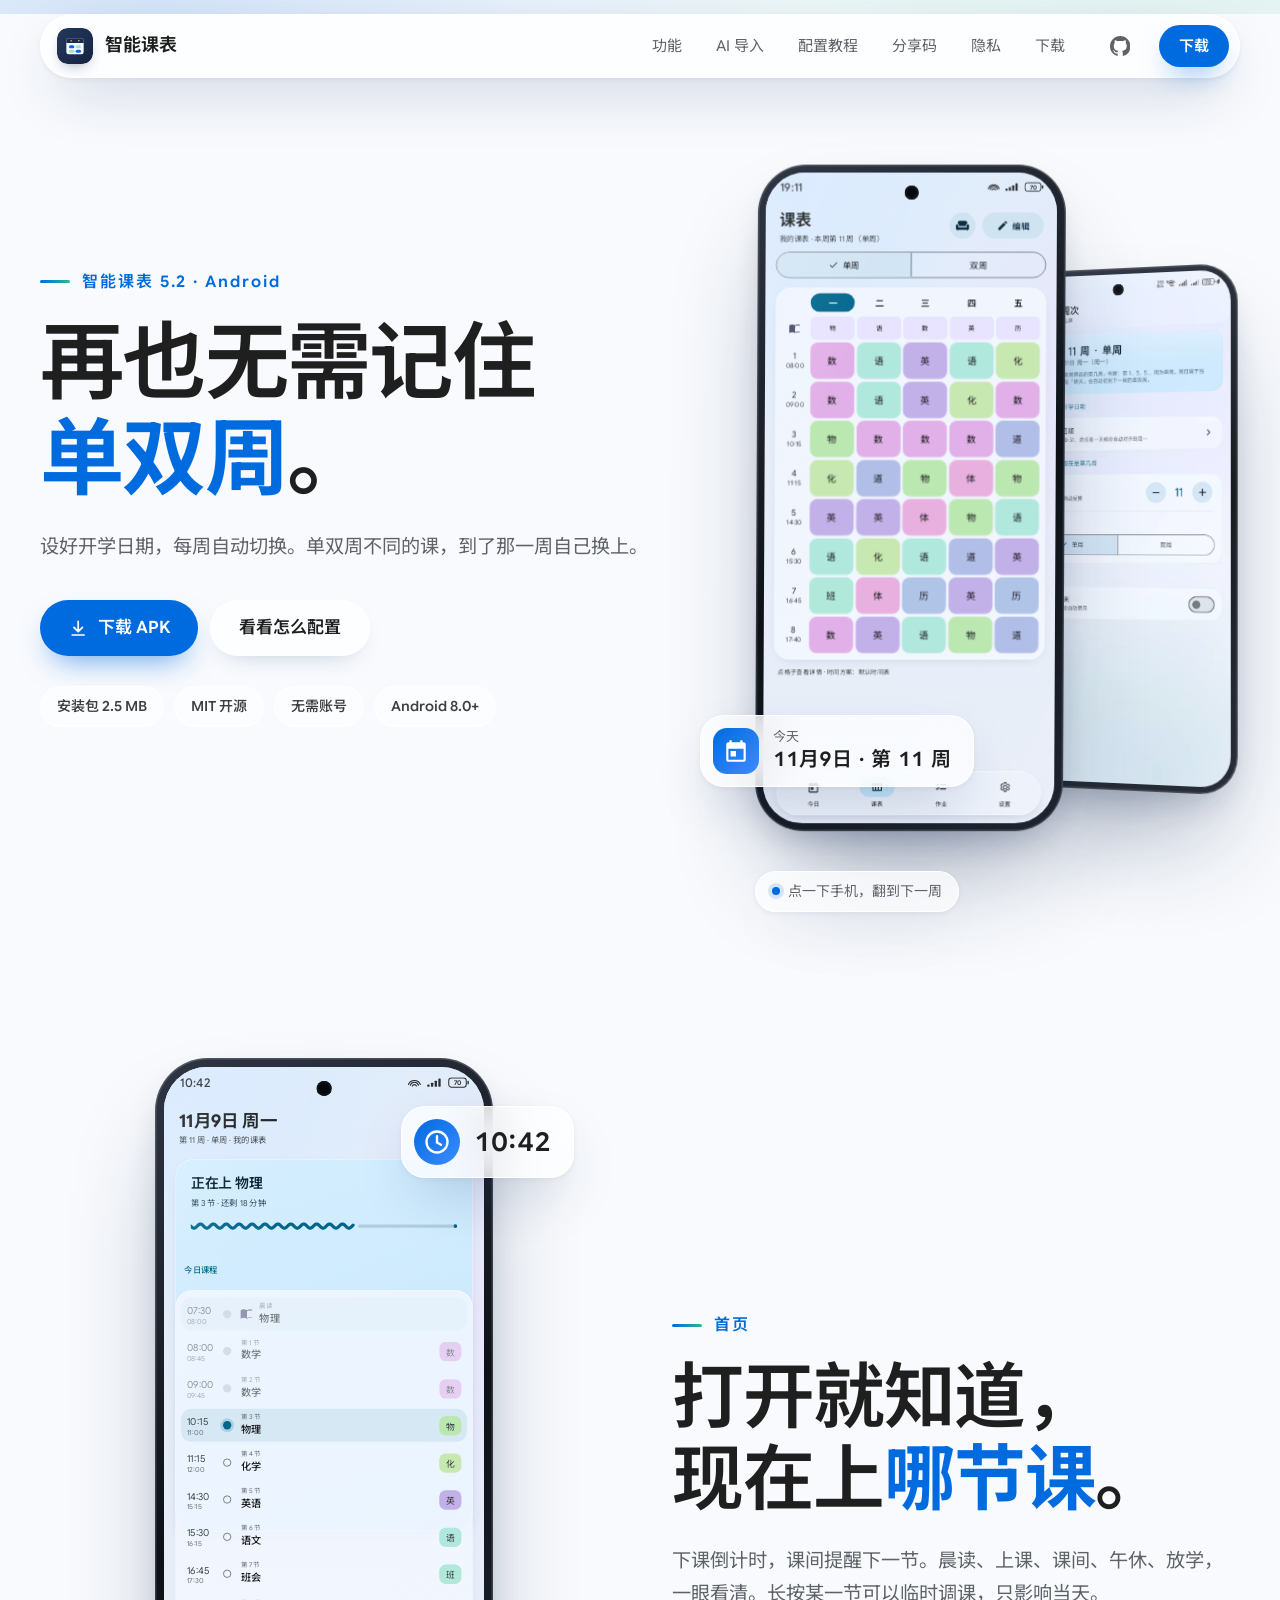
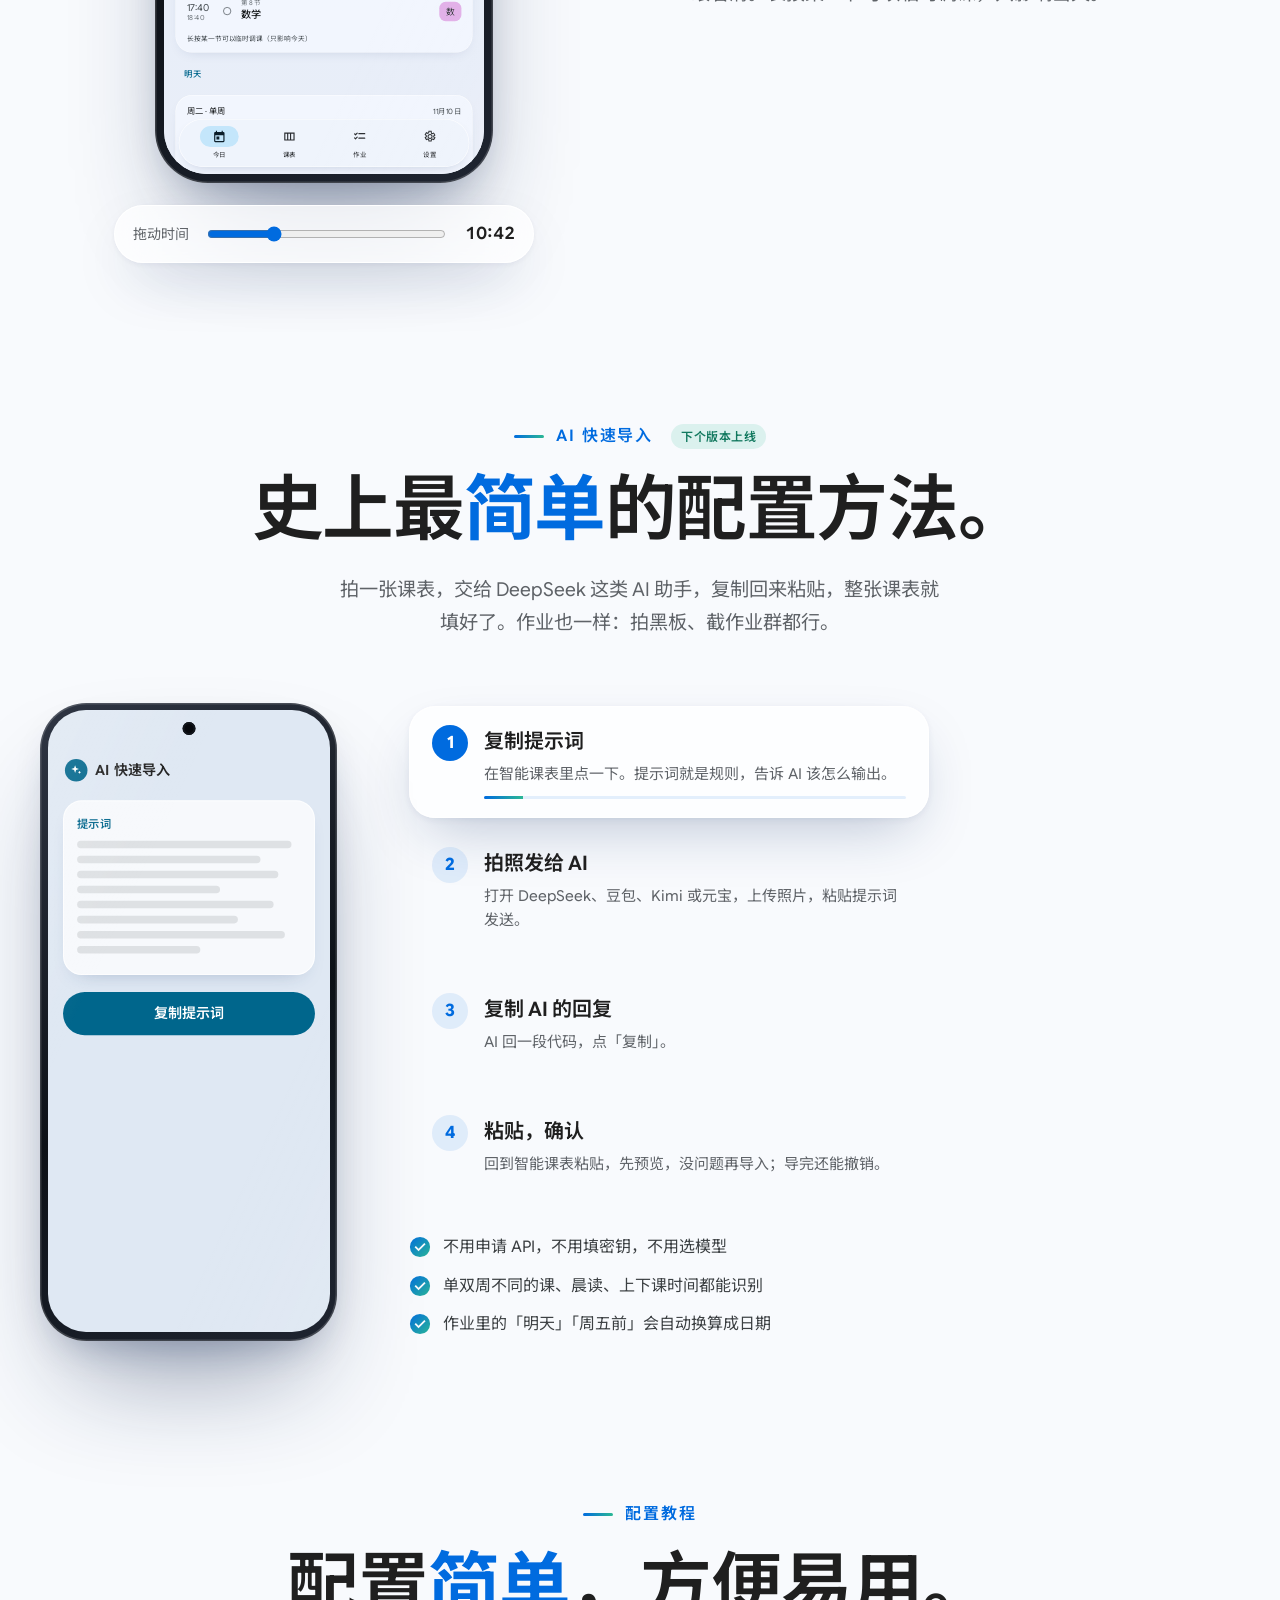
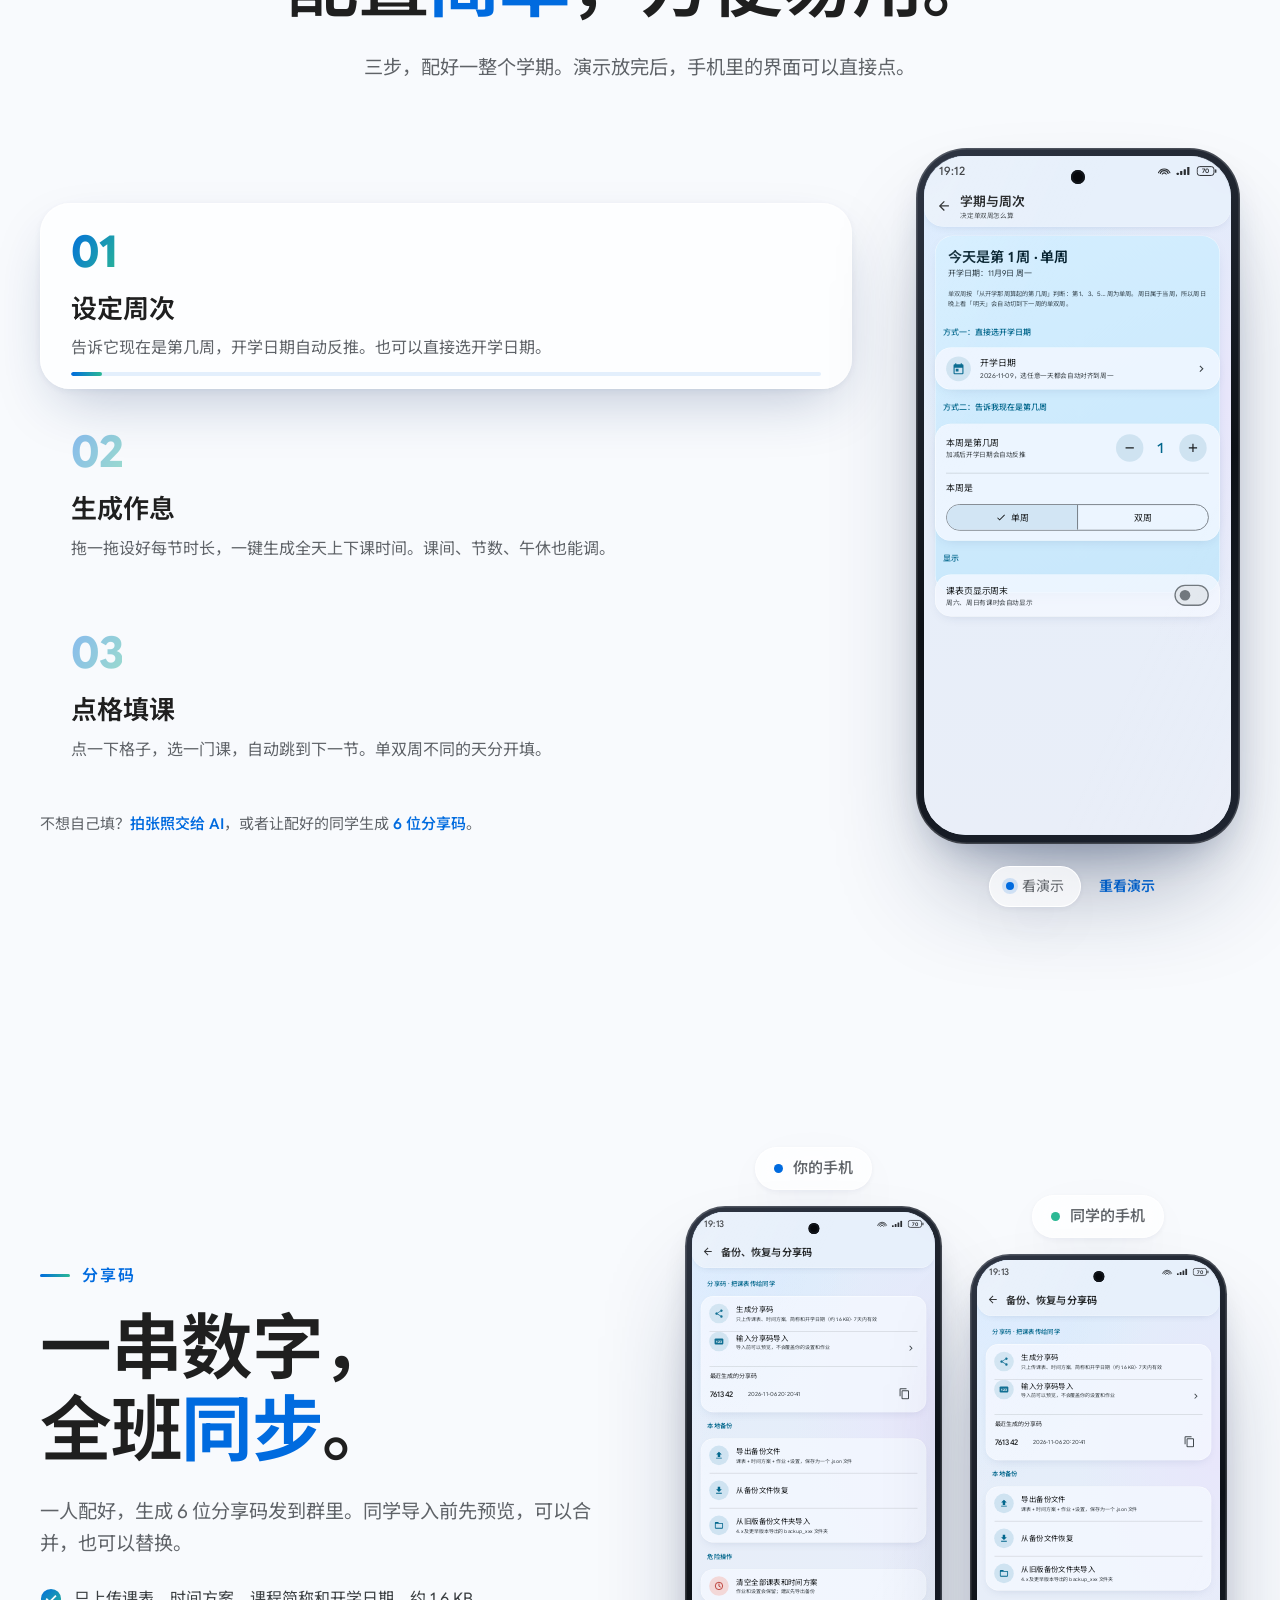
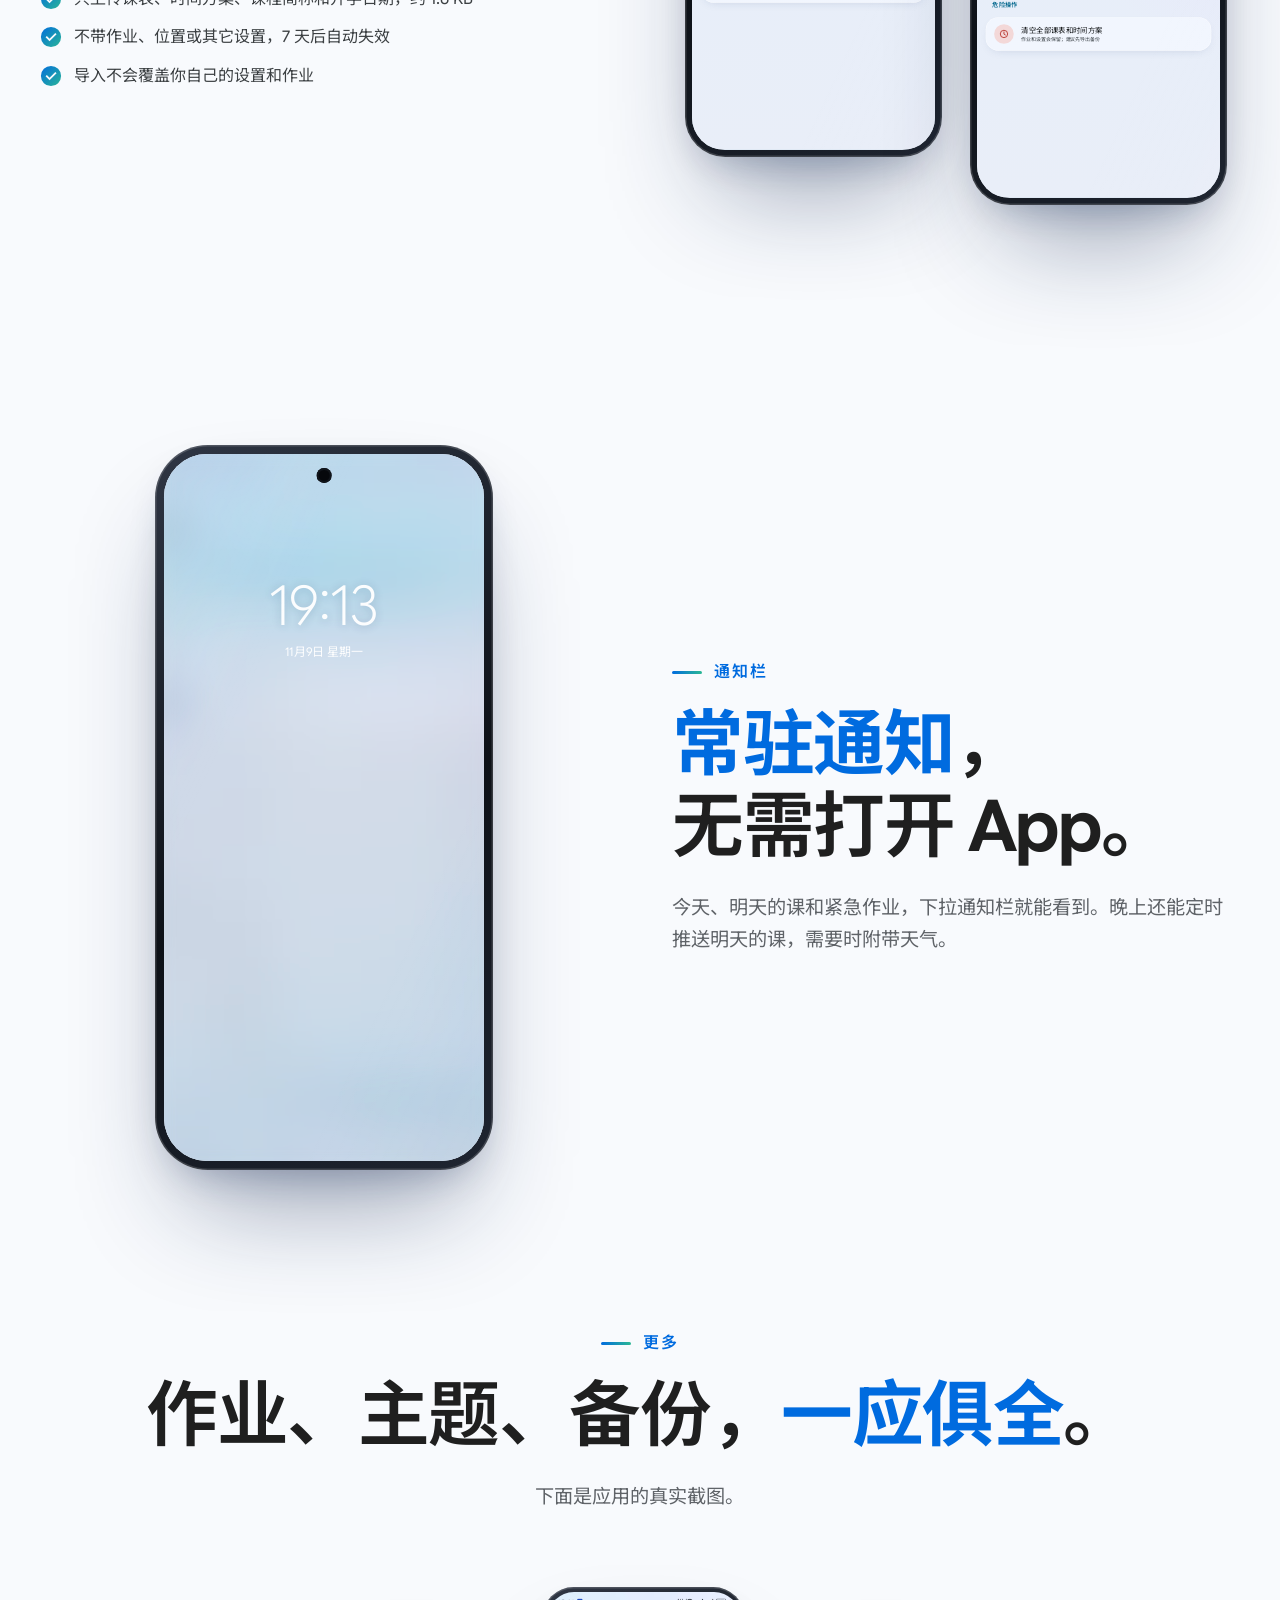
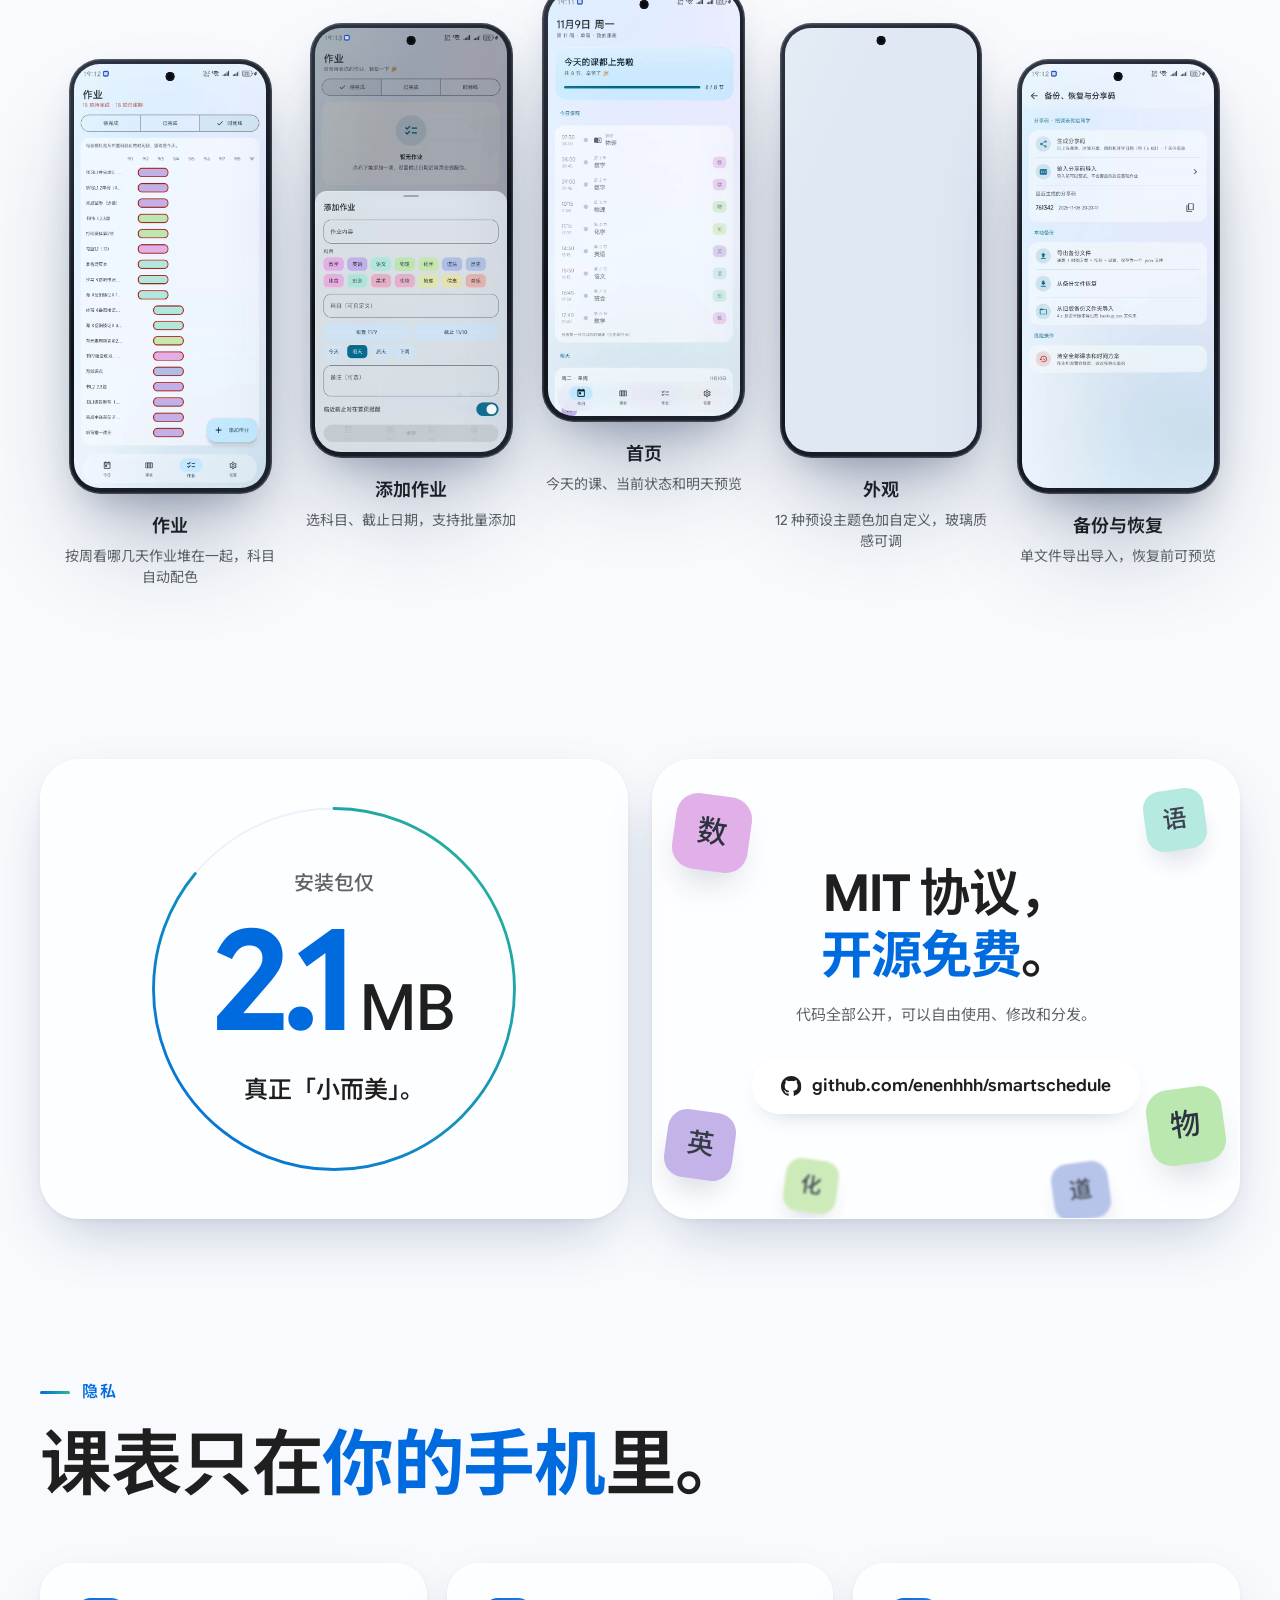
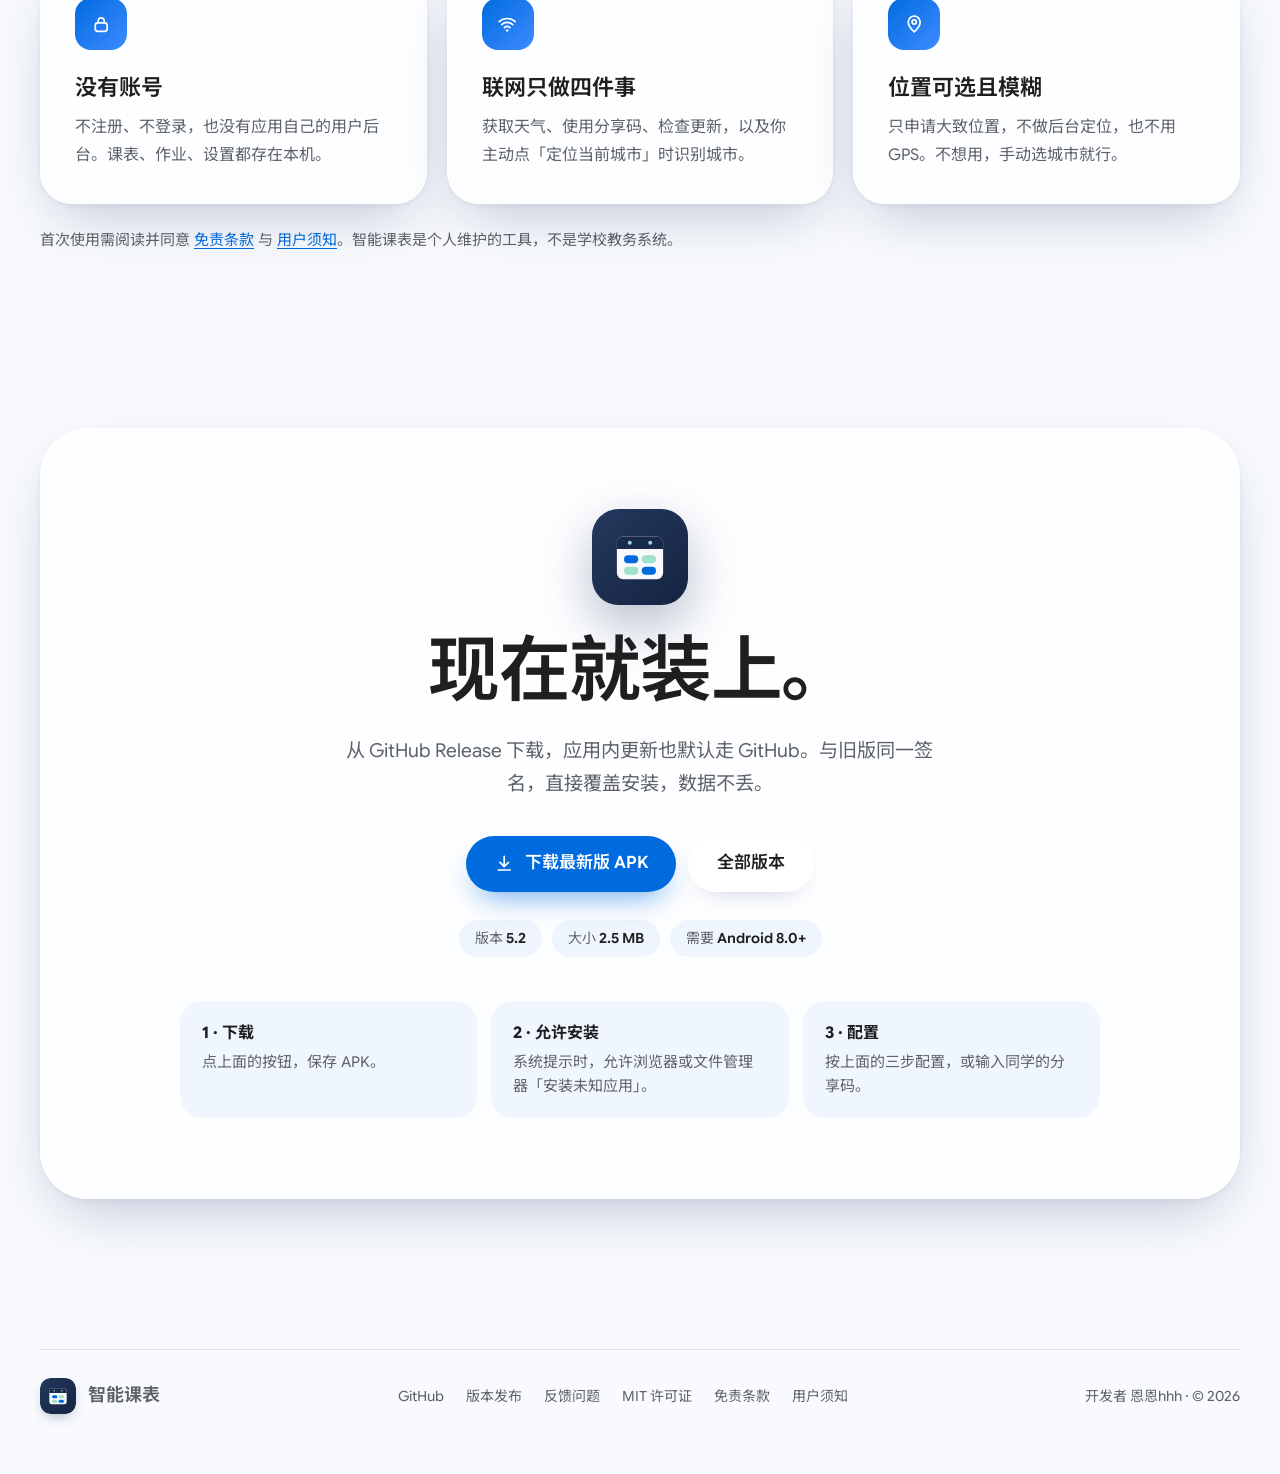
==== commit f167e4a7: "site: AI 快速导入板块（源码 pages/@6154079）" ====
--- a/index.html
+++ b/index.html
@@ -35,7 +35,7 @@
   <div class="topnav-in glassy">
     <a class="brand" href="#top" aria-label="智能课表 首页"><span class="mark" data-icon="36"></span>智能课表</a>
     <nav class="navlinks" aria-label="主导航">
-      <a href="#today">功能</a><a href="#guide">配置教程</a><a href="#share">分享码</a><a href="#privacy">隐私</a><a href="#download">下载</a>
+      <a href="#today">功能</a><a href="#ai">AI 导入</a><a href="#guide">配置教程</a><a href="#share">分享码</a><a href="#privacy">隐私</a><a href="#download">下载</a>
     </nav>
     <a class="gh" href="https://github.com/enenhhh/smartschedule" rel="noopener" aria-label="GitHub 源码"><svg class="ico"><use href="#i-gh"/></svg></a>
     <a class="btn pri sm" href="#download">下载</a>
@@ -77,6 +77,35 @@
       <div class="phone"><div class="scr" id="scrToday" aria-label="首页演示"></div></div>
       <div class="badge glassy" aria-hidden="true"><span class="bi" style="border-radius:50%" data-svg="clock"></span><b id="todayClock" style="font-size:26px">10:42</b></div>
       <div class="scrub glassy"><label for="timeRange">拖动时间</label><input id="timeRange" type="range" min="470" max="1119" value="642" step="1"><output id="timeOut" for="timeRange">10:42</output></div>
+    </div>
+  </div>
+</section>
+
+<!-- ================= AI 导入 ================= -->
+<section class="block" id="ai" style="padding-top:40px">
+  <div class="wrap">
+    <div class="center">
+      <div class="eyebrow c rv">AI 快速导入 <span class="newtag">下个版本上线</span></div>
+      <h2 class="title" data-split>史上最<b class="hl">简单</b>的配置方法。</h2>
+      <p class="lead rv">拍一张课表，交给 DeepSeek 这类 AI 助手，复制回来粘贴，整张课表就填好了。作业也一样：拍黑板、截作业群都行。</p>
+    </div>
+    <div class="ai">
+      <div class="stage ai-stage rv">
+        <div class="phone"><div class="scr" id="aiDemo" aria-label="AI 导入演示动画"></div></div>
+      </div>
+      <div>
+        <ol class="ai-steps" id="aiSteps">
+          <li class="rv"><span class="n">1</span><div><b>复制提示词</b><span>在智能课表里点一下。提示词就是规则，告诉 AI 该怎么输出。</span><span class="bar"><i></i></span></div></li>
+          <li class="rv" style="--d:80ms"><span class="n">2</span><div><b>拍照发给 AI</b><span>打开 DeepSeek、豆包、Kimi 或元宝，上传照片，粘贴提示词发送。</span><span class="bar"><i></i></span></div></li>
+          <li class="rv" style="--d:160ms"><span class="n">3</span><div><b>复制 AI 的回复</b><span>AI 回一段代码，点「复制」。</span><span class="bar"><i></i></span></div></li>
+          <li class="rv" style="--d:240ms"><span class="n">4</span><div><b>粘贴，确认</b><span>回到智能课表粘贴，先预览，没问题再导入；导完还能撤销。</span><span class="bar"><i></i></span></div></li>
+        </ol>
+        <ul class="ticks rv">
+          <li>不用申请 API，不用填密钥，不用选模型</li>
+          <li>单双周不同的课、晨读、上下课时间都能识别</li>
+          <li>作业里的「明天」「周五前」会自动换算成日期</li>
+        </ul>
+      </div>
     </div>
   </div>
 </section>
@@ -102,7 +131,7 @@
             <span class="num">03</span><span class="sh">点格填课</span>
             <span class="sp">点一下格子，选一门课，自动跳到下一节。单双周不同的天分开填。</span><span class="bar"><i></i></span></button>
         </div>
-        <p class="guide-note rv">不想自己填？让配好的同学生成 <a href="#share">6 位分享码</a>，输入后整张课表直接导入。</p>
+        <p class="guide-note rv">不想自己填？<a href="#ai">拍张照交给 AI</a>，或者让配好的同学生成 <a href="#share">6 位分享码</a>。</p>
       </div>
       <div class="stage guide-stage rv" id="guidePanel" role="tabpanel">
         <div class="phone"><div class="scr live" id="scrGuide" aria-label="配置演示，可以点击"></div></div>
--- a/assets/site.css
+++ b/assets/site.css
@@ -134,6 +134,50 @@
 .redo{border:0;background:none;color:var(--blue);font-weight:600;font-size:14px;padding:8px 12px;border-radius:999px}
 .redo:hover{background:rgba(0,107,223,.08)}
 
+/* AI 导入 */
+.newtag{margin-left:6px;padding:3px 10px;border-radius:999px;background:rgba(43,184,148,.14);color:#12795f;font-size:12px;letter-spacing:.04em}
+.ai{display:grid;grid-template-columns:auto 1fr;gap:72px;align-items:center;margin-top:64px;justify-content:center}
+.ai-stage .phone{--w:clamp(250px,22vw,310px)}
+.ai-steps{margin:0;padding:0;list-style:none;display:grid;gap:10px;max-width:520px}
+.ai-steps li{display:flex;gap:16px;padding:18px 22px;border-radius:26px;border:1.5px solid transparent;transition:background .35s,border-color .35s,box-shadow .35s;cursor:pointer}
+.ai-steps li.on{background:var(--glass);border-color:var(--glass-line);box-shadow:var(--shadow)}
+.ai-steps .n{flex:none;width:36px;height:36px;border-radius:50%;display:grid;place-items:center;font-weight:700;color:var(--blue);background:rgba(0,107,223,.1);transition:.3s}
+.ai-steps li.on .n,.ai-steps li.done .n{background:var(--blue);color:#fff}
+.ai-steps div{flex:1}
+.ai-steps b{display:block;font-size:20px;font-weight:620}
+.ai-steps span:not(.n):not(.bar){display:block;margin-top:4px;font-size:15px;color:var(--gray);line-height:1.6}
+.ai-steps .bar{display:block;height:3px;border-radius:3px;background:rgba(0,107,223,.1);margin-top:10px;overflow:hidden;opacity:0;transition:opacity .3s}
+.ai-steps li.on .bar{opacity:1}
+.ai-steps .bar i{display:block;height:100%;width:0;background:linear-gradient(90deg,var(--blue),var(--mint))}
+/* 演示里的小界面（以 300px 宽为基准，按屏幕宽度缩放） */
+.aid{position:absolute;left:0;top:0;width:300px;height:663px;transform-origin:0 0;font-family:var(--font);color:#1f1f1f;overflow:hidden}
+.aid .scene{position:absolute;inset:0;opacity:0;transition:opacity .35s}
+.aid .scene.on{opacity:1}
+.aid .hdr{position:absolute;left:18px;top:52px;display:flex;align-items:center;gap:8px;font-size:15px;font-weight:620}
+.aid .hdr i{width:24px;height:24px;border-radius:50%;display:grid;place-items:center;color:#fff;font-style:normal;font-size:13px}
+.aid .card{position:absolute;left:16px;right:16px;border-radius:20px;background:rgba(255,255,255,.75);border:1px solid rgba(255,255,255,.9);box-shadow:0 10px 24px -16px rgba(30,60,110,.4);padding:14px}
+.aid .ln{height:8px;border-radius:8px;background:rgba(60,64,67,.13);margin:8px 0}
+.aid .abtn{position:absolute;left:16px;right:16px;height:46px;border-radius:999px;display:flex;align-items:center;justify-content:center;gap:8px;font-size:15px;font-weight:600;color:#fff;background:#00668c;transition:background .3s,transform .15s}
+.aid .toast{position:absolute;left:50%;bottom:40px;transform:translate(-50%,20px);padding:10px 16px;border-radius:12px;background:#2e3135;color:#fff;font-size:13px;opacity:0;transition:.35s;white-space:nowrap}
+.aid .toast.on{opacity:1;transform:translate(-50%,0)}
+.aid .bub{position:absolute;right:16px;border-radius:18px 18px 6px 18px;background:#4d6bfe;padding:12px;opacity:0;transform:translateY(24px);transition:.45s cubic-bezier(.16,1,.3,1)}
+.aid .bub.on{opacity:1;transform:none}
+.aid .bub .ln{background:rgba(255,255,255,.6)}
+.aid .photo{right:16px;padding:0;background:none;border-radius:14px;overflow:hidden;box-shadow:0 10px 24px -14px rgba(0,0,0,.4)}
+.aid .input{position:absolute;left:14px;right:14px;bottom:24px;height:44px;border-radius:999px;background:rgba(255,255,255,.8);border:1px solid rgba(0,0,0,.06);display:flex;align-items:center;padding:0 8px 0 16px;gap:8px;font-size:13px;color:#80868b}
+.aid .input b{margin-left:auto;width:30px;height:30px;border-radius:50%;background:#4d6bfe}
+.aid .code{position:absolute;left:16px;right:16px;top:150px;border-radius:16px;background:#1e2430;padding:12px 14px;opacity:0;transition:opacity .4s}
+.aid .code.on{opacity:1}
+.aid .code .top{display:flex;align-items:center;font:12px ui-monospace,Menlo,monospace;color:rgba(255,255,255,.5)}
+.aid .code .cp{margin-left:auto;padding:3px 10px;border-radius:999px;background:rgba(255,255,255,.14);color:#fff;font:600 12px var(--font);transition:background .3s,transform .15s}
+.aid .code .cl{height:7px;border-radius:7px;margin:9px 0;width:0;transition:width .35s ease-out}
+.aid .field{position:absolute;left:16px;right:16px;top:96px;height:44px;border-radius:12px;border:1.5px solid #71787e;display:flex;align-items:center;padding:0 12px;font-size:13px;color:#80868b;transition:border-color .3s;white-space:nowrap;overflow:hidden}
+.aid .field.on{border-color:#00668c;color:#1f1f1f;font-family:ui-monospace,Menlo,monospace;font-size:11px}
+.aid .grid{position:absolute;left:16px;right:16px;top:156px;display:grid;grid-template-columns:repeat(5,1fr);gap:5px}
+.aid .grid i{height:40px;border-radius:9px;display:grid;place-items:center;font-style:normal;font-size:13px;color:#2d3340;opacity:0;transform:scale(.5);transition:opacity .3s,transform .4s cubic-bezier(.34,1.56,.64,1)}
+.aid .grid i.on{opacity:1;transform:none}
+.aid .finger{position:absolute;left:0;top:0;width:44px;height:44px;margin:-22px 0 0 -22px;border-radius:50%;background:rgba(255,255,255,.82);border:2px solid rgba(255,255,255,.95);box-shadow:0 8px 20px rgba(10,30,60,.3);opacity:0;transition:opacity .3s;z-index:9;pointer-events:none}
+
 /* 分享码：两台手机 */
 .duo{display:flex;gap:28px;align-items:flex-start;justify-content:center}
 .duo .phone{--w:clamp(220px,19vw,270px)}
@@ -206,7 +250,8 @@
   .hero-stage .phone.back{display:none}
   .hero-stage .badge{left:50%;bottom:84px;transform:translateX(-50%)}
   .hero-stage .hint{left:50%;transform:translateX(-50%)}
-  .split,.guide{grid-template-columns:1fr;gap:44px}
+  .split,.guide,.ai{grid-template-columns:1fr;gap:44px}
+  .ai{justify-items:center}
   .split.rev>.copy{order:0}
   .guide-stage{order:-1}
   .pair,.trio{grid-template-columns:1fr}
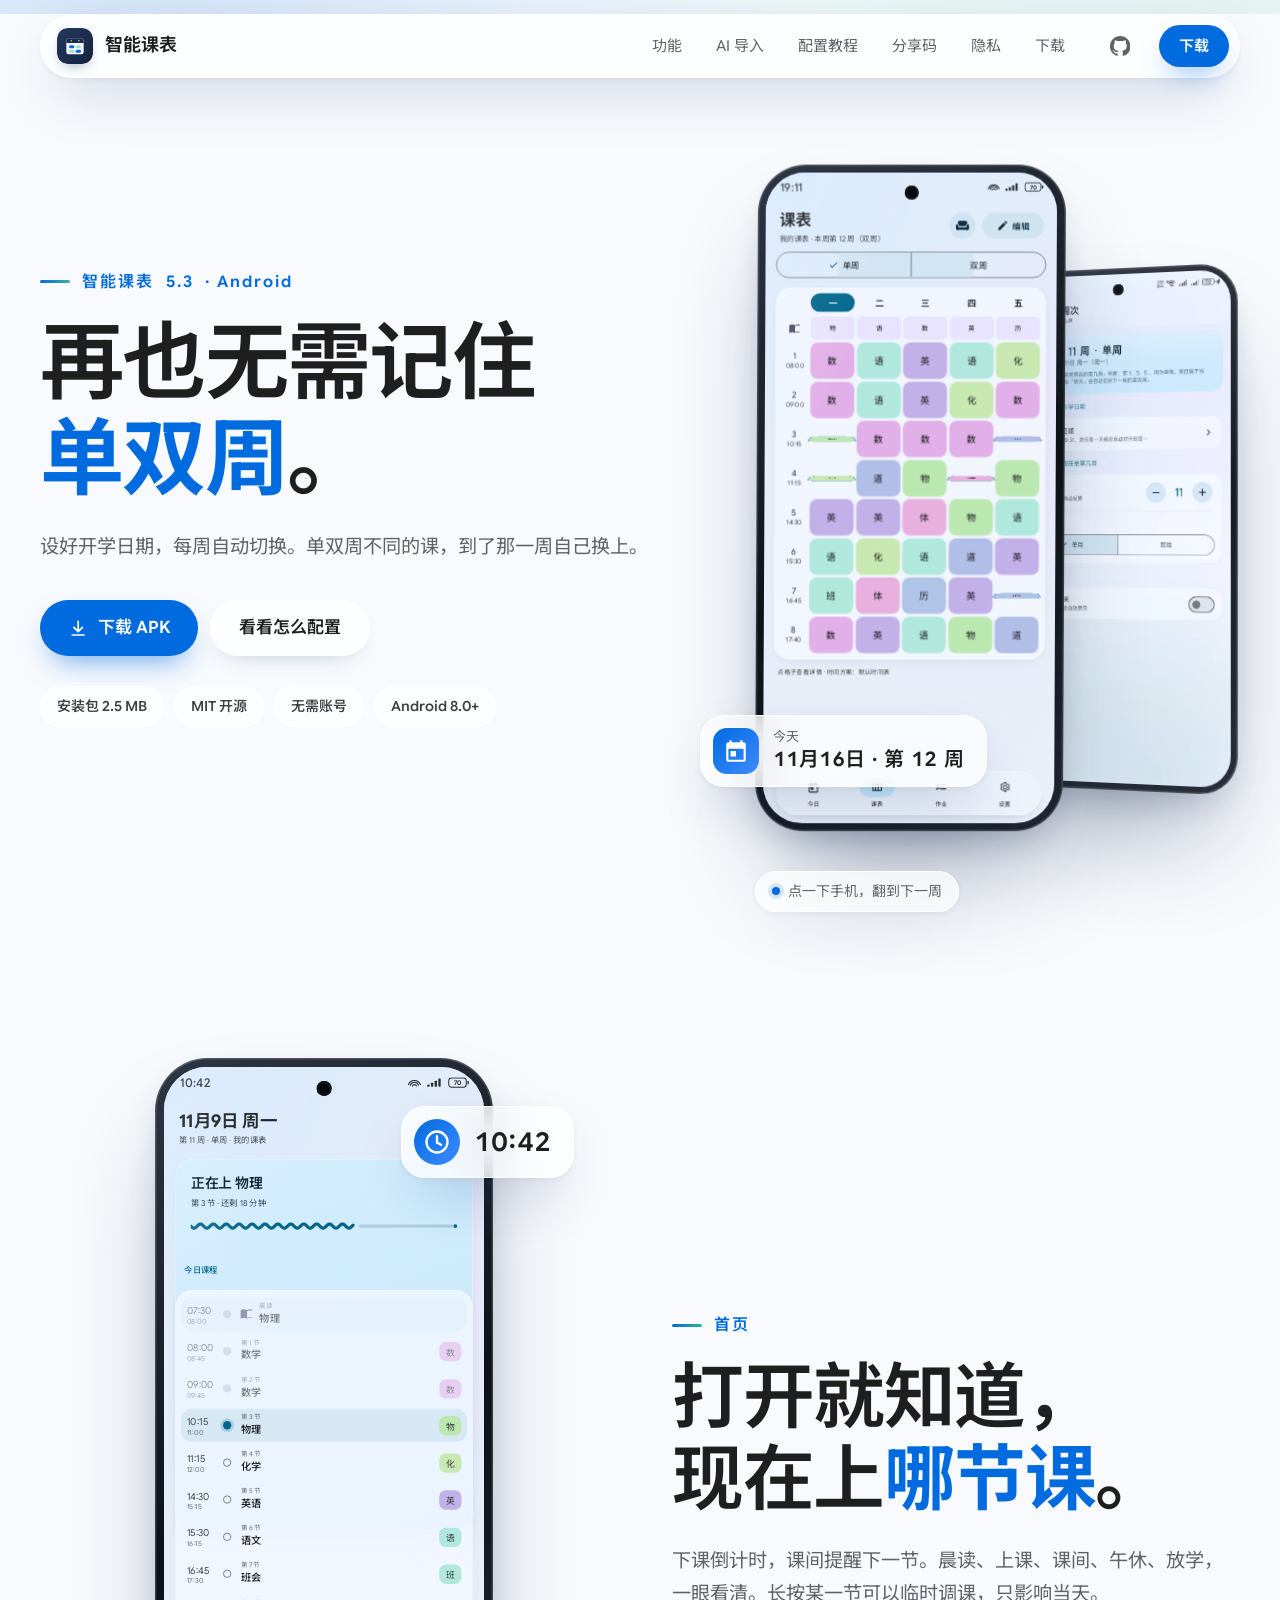
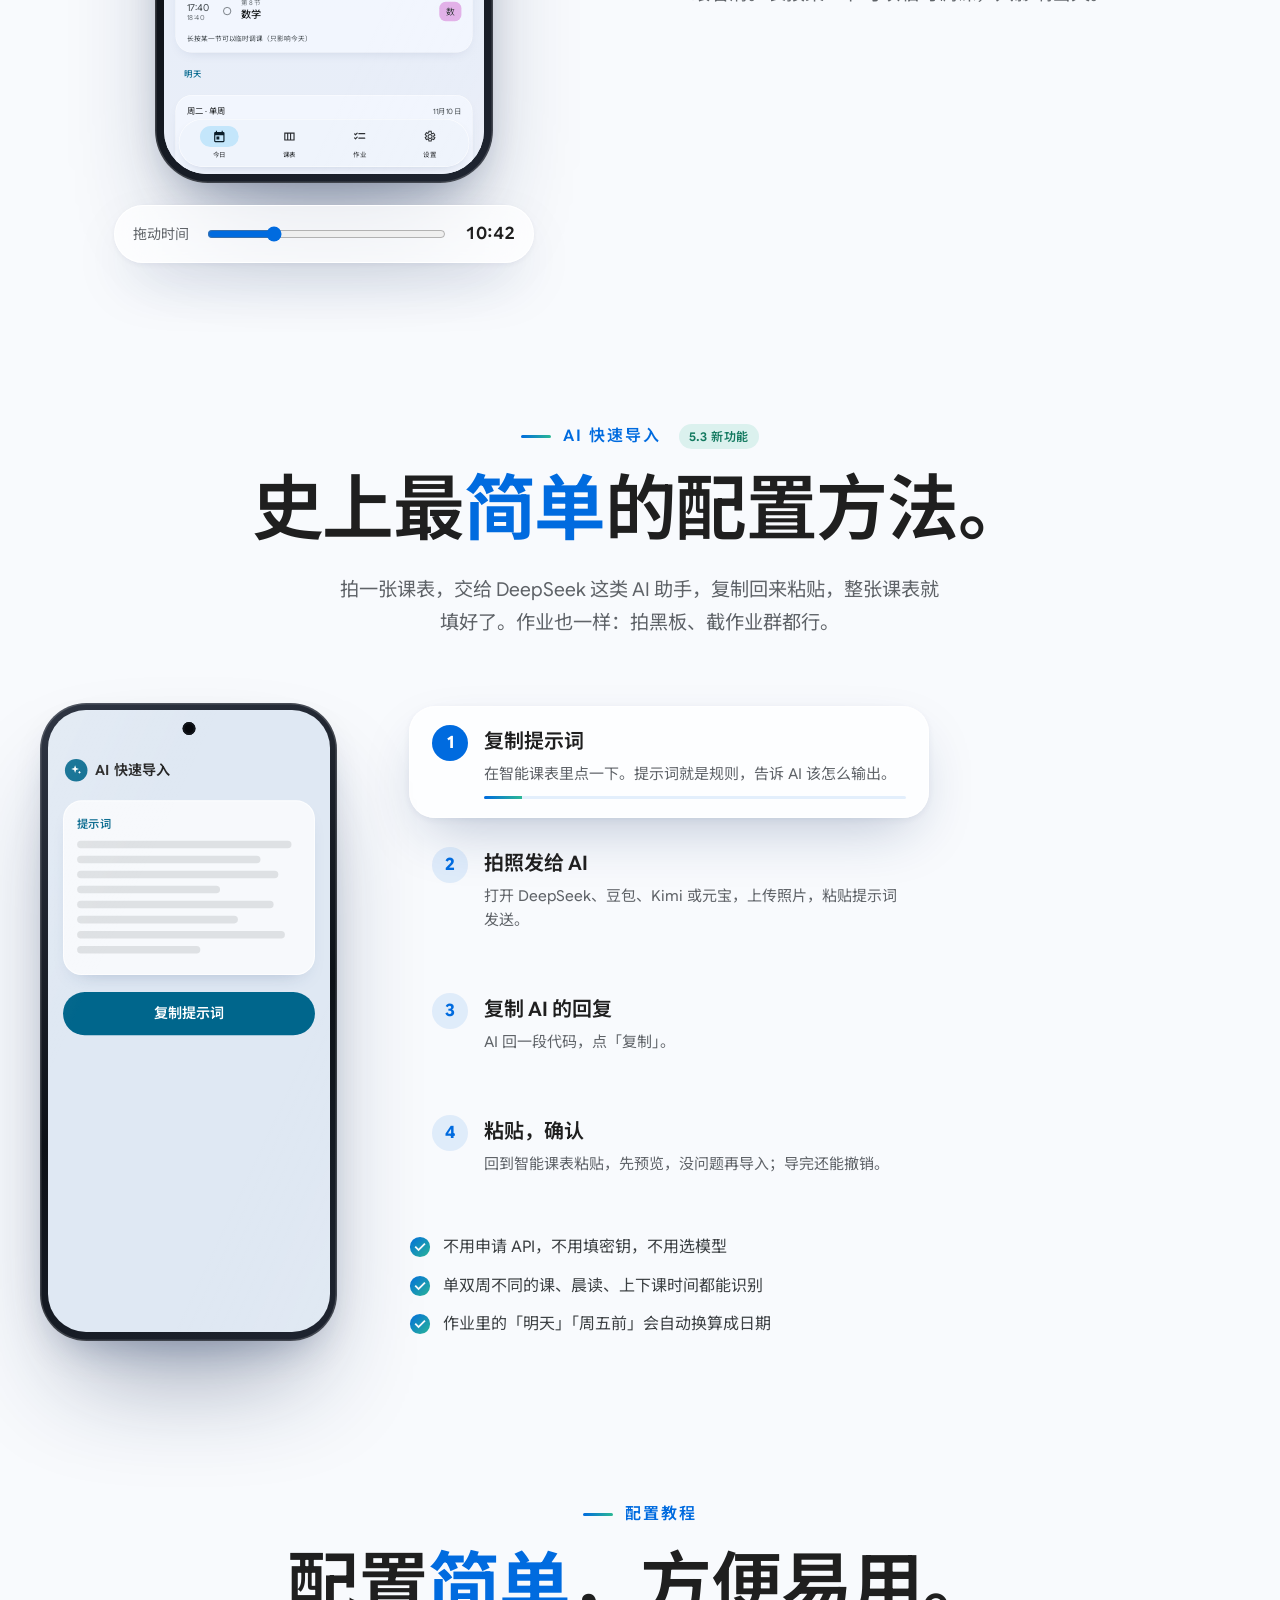
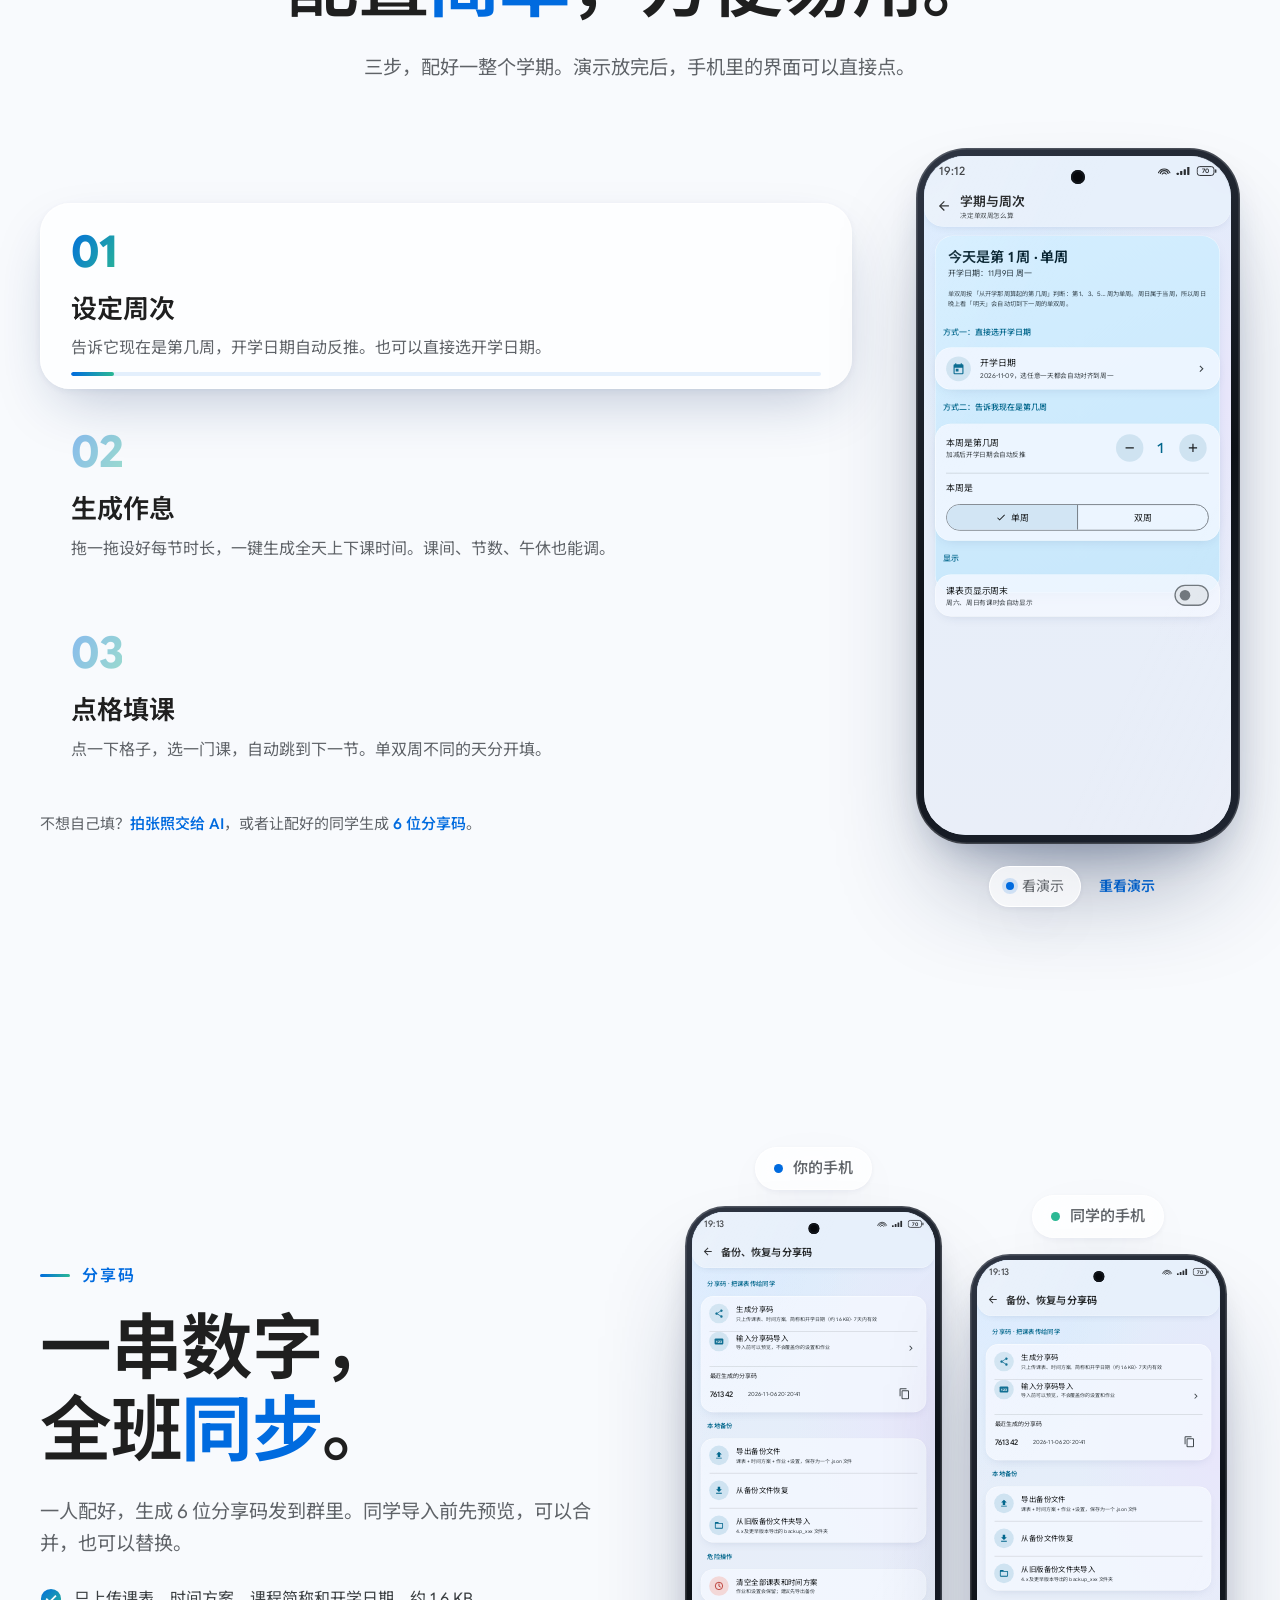
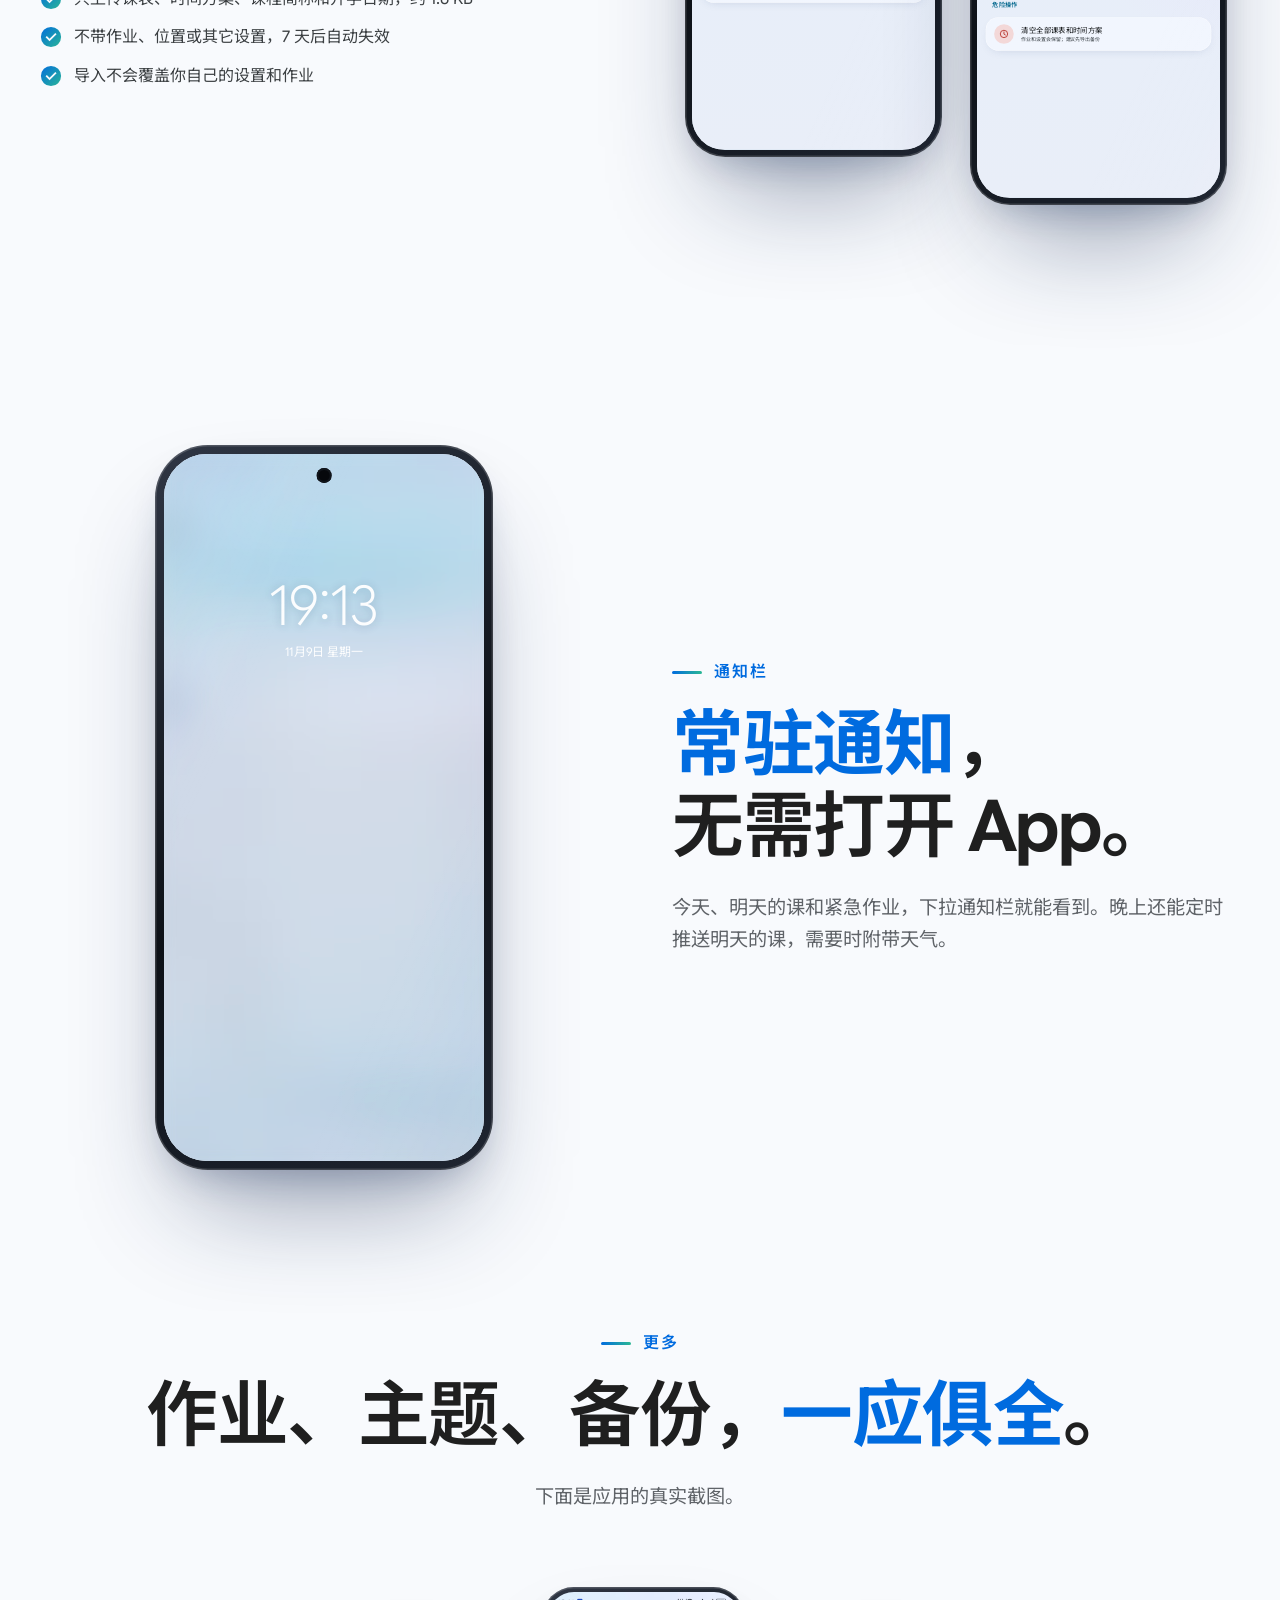
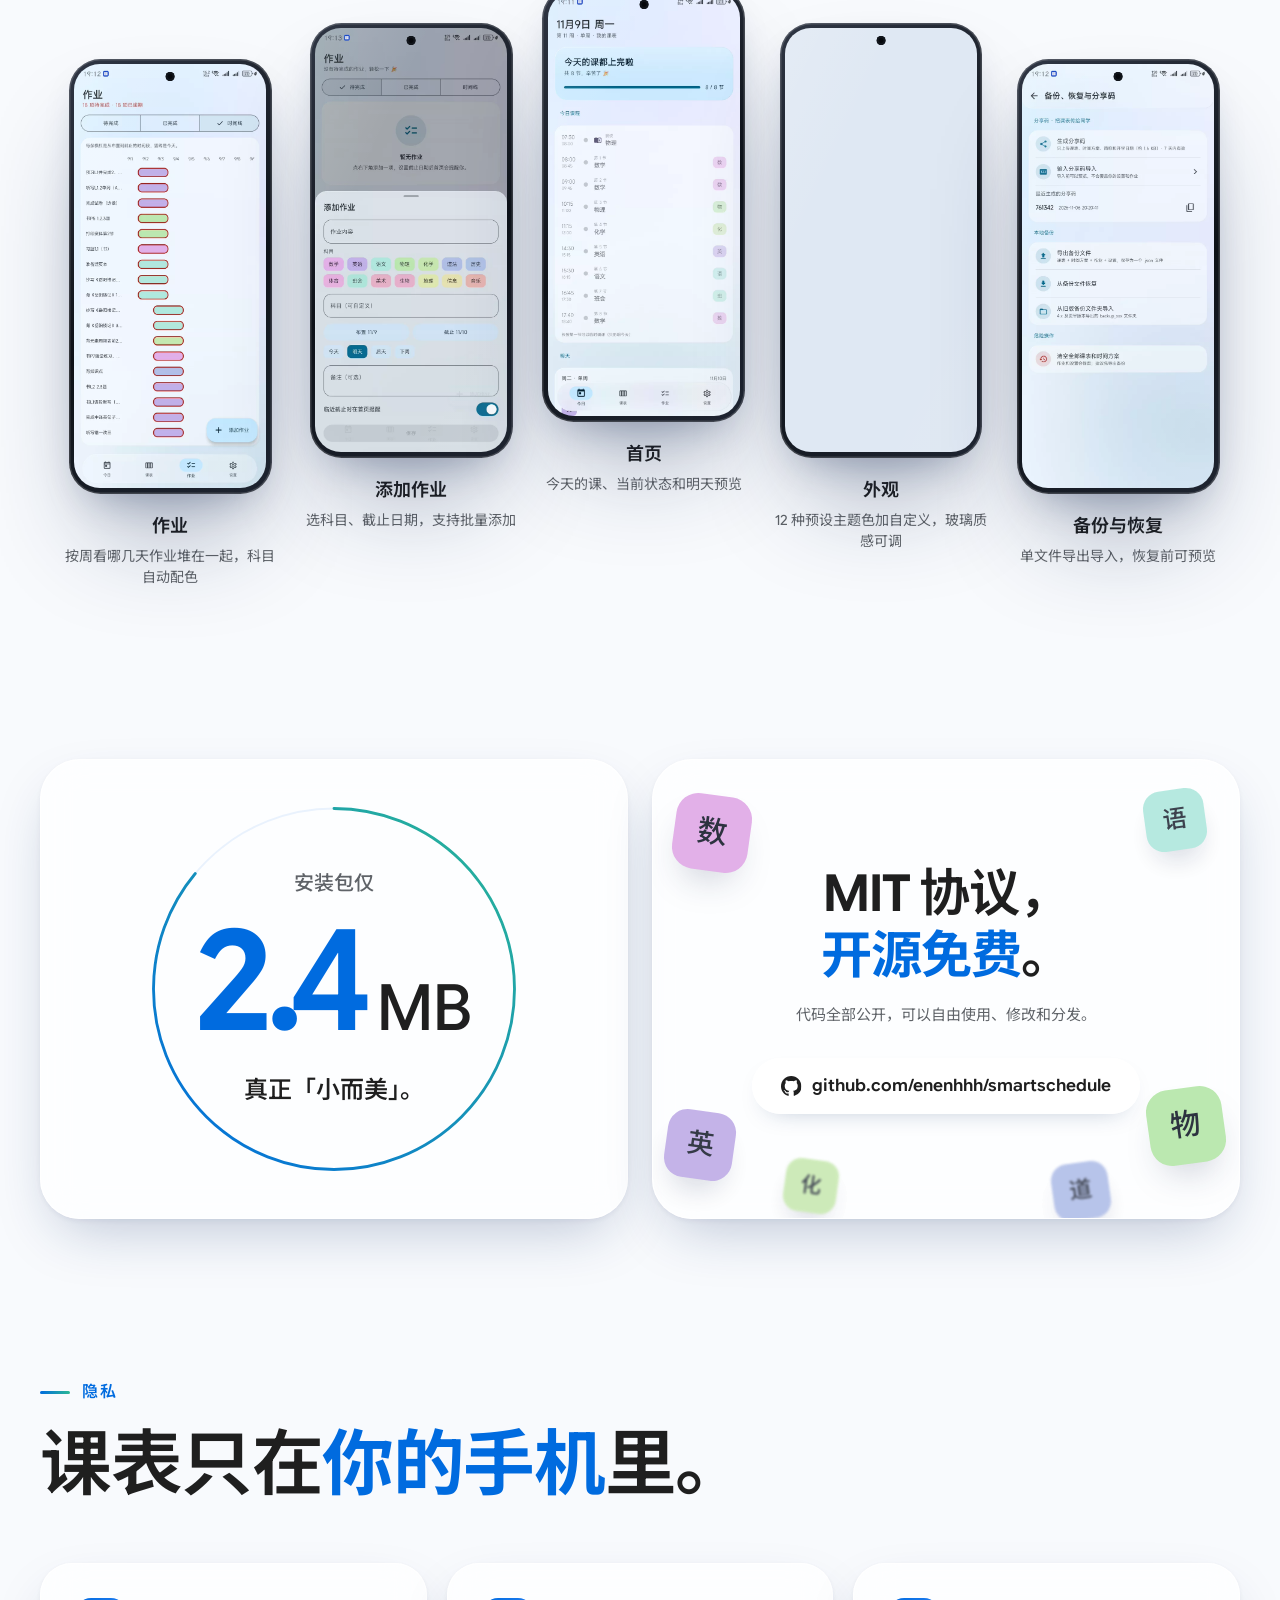
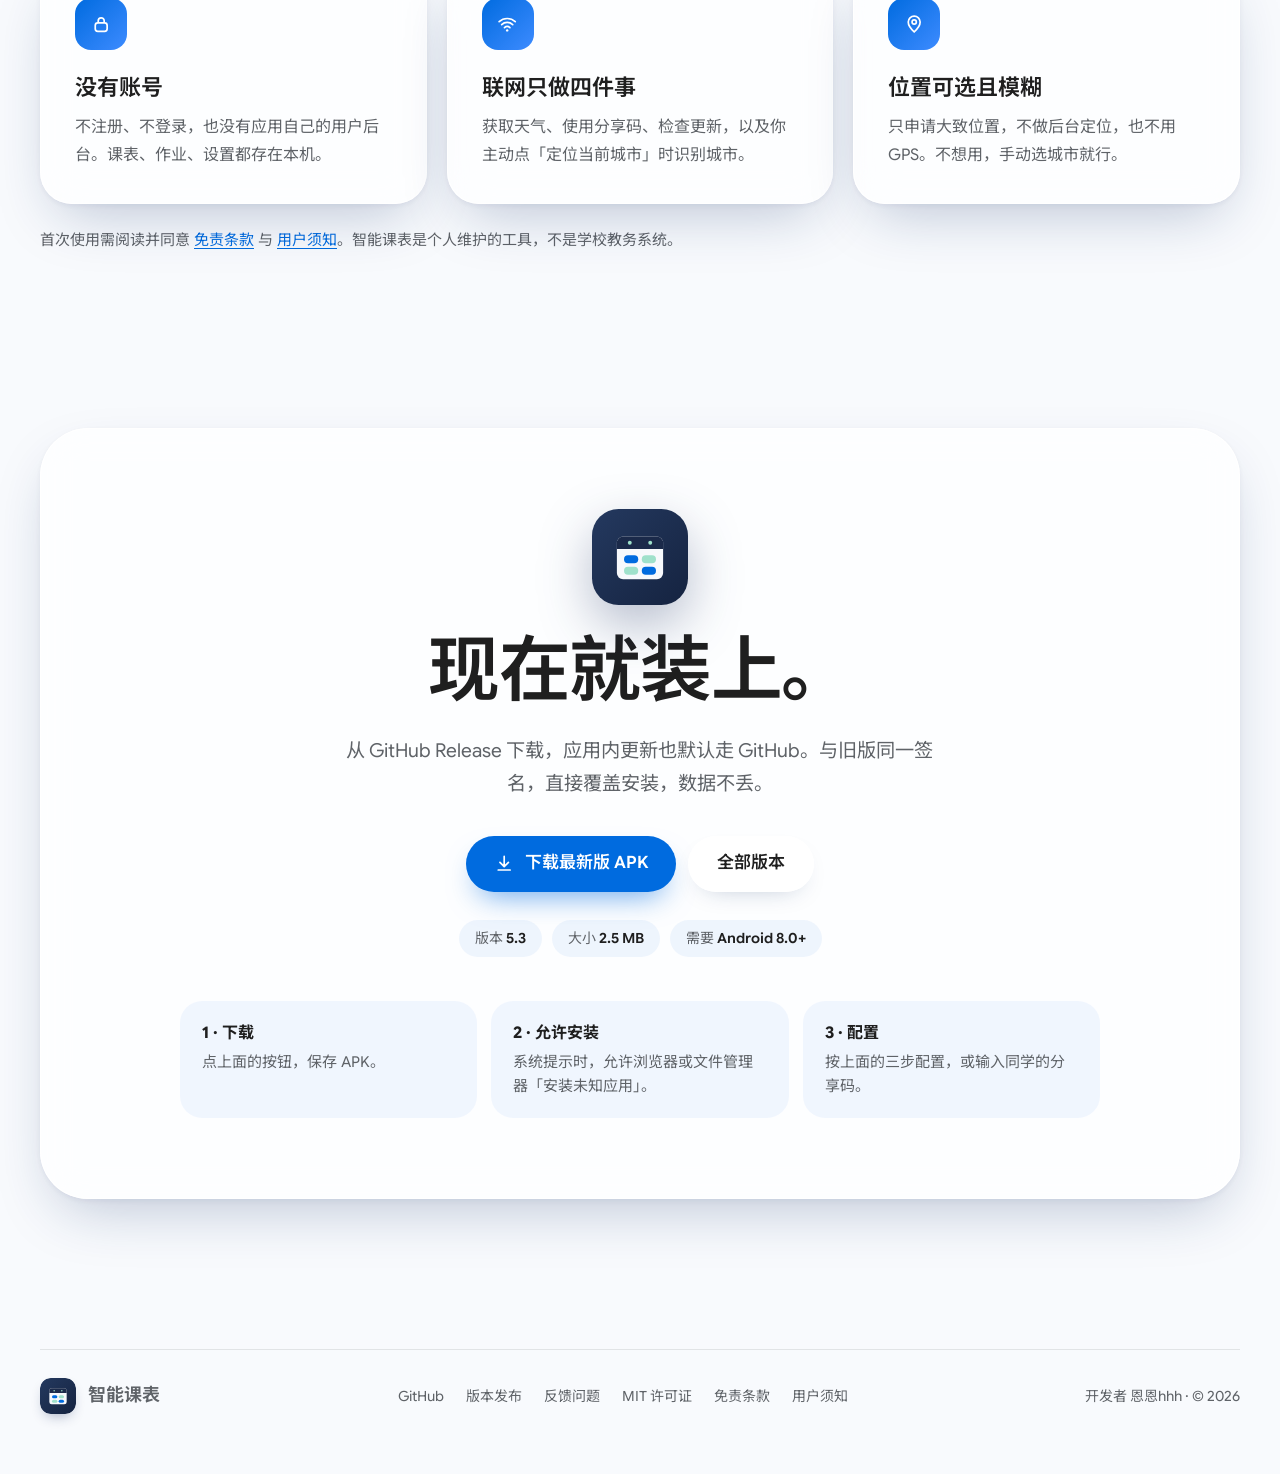
==== commit 81b50d22: "site: 5.3（源码 pages/@46eeca2）" ====
--- a/index.html
+++ b/index.html
@@ -46,7 +46,7 @@
 <!-- ================= 首屏：单双周 ================= -->
 <section class="wrap hero" id="top">
   <div class="copy">
-    <div class="eyebrow rv">智能课表 5.2 · Android</div>
+    <div class="eyebrow rv">智能课表 <span id="heroVer">5.3</span> · Android</div>
     <h1 class="title xl" data-split>再也无需记住<br><b class="hl">单双周</b>。</h1>
     <p class="lead rv" style="--d:300ms">设好开学日期，每周自动切换。单双周不同的课，到了那一周自己换上。</p>
     <div class="cta rv" style="--d:420ms">
@@ -85,7 +85,7 @@
 <section class="block" id="ai" style="padding-top:40px">
   <div class="wrap">
     <div class="center">
-      <div class="eyebrow c rv">AI 快速导入 <span class="newtag">下个版本上线</span></div>
+      <div class="eyebrow c rv">AI 快速导入 <span class="newtag">5.3 新功能</span></div>
       <h2 class="title" data-split>史上最<b class="hl">简单</b>的配置方法。</h2>
       <p class="lead rv">拍一张课表，交给 DeepSeek 这类 AI 助手，复制回来粘贴，整张课表就填好了。作业也一样：拍黑板、截作业群都行。</p>
     </div>
@@ -239,11 +239,11 @@
       <h2 class="title" data-split style="margin-top:0">现在就装上。</h2>
       <p class="lead" style="margin-left:auto;margin-right:auto">从 GitHub Release 下载，应用内更新也默认走 GitHub。与旧版同一签名，直接覆盖安装，数据不丢。</p>
       <div class="cta">
-        <a class="btn pri" id="dlBtn" href="https://github.com/enenhhh/smartschedule/releases/download/v5.2/smartschedule-5.2.apk"><svg class="ico"><use href="#i-down"/></svg><span id="dlText">下载最新版 APK</span></a>
+        <a class="btn pri" id="dlBtn" href="https://github.com/enenhhh/smartschedule/releases/download/v5.3/smartschedule-5.3.apk"><svg class="ico"><use href="#i-down"/></svg><span id="dlText">下载最新版 APK</span></a>
         <a class="btn sec" href="https://github.com/enenhhh/smartschedule/releases" rel="noopener">全部版本</a>
       </div>
       <div class="meta">
-        <span>版本 <b id="dlVer">5.2</b></span><span>大小 <b id="dlSize">2.5 MB</b></span><span>需要 <b>Android 8.0+</b></span><span id="dlDateWrap" hidden>发布于 <b id="dlDate"></b></span>
+        <span>版本 <b id="dlVer">5.3</b></span><span>大小 <b id="dlSize">2.5 MB</b></span><span>需要 <b>Android 8.0+</b></span><span id="dlDateWrap" hidden>发布于 <b id="dlDate"></b></span>
       </div>
       <ol class="howto">
         <li><b>1 · 下载</b>点上面的按钮，保存 APK。</li>
